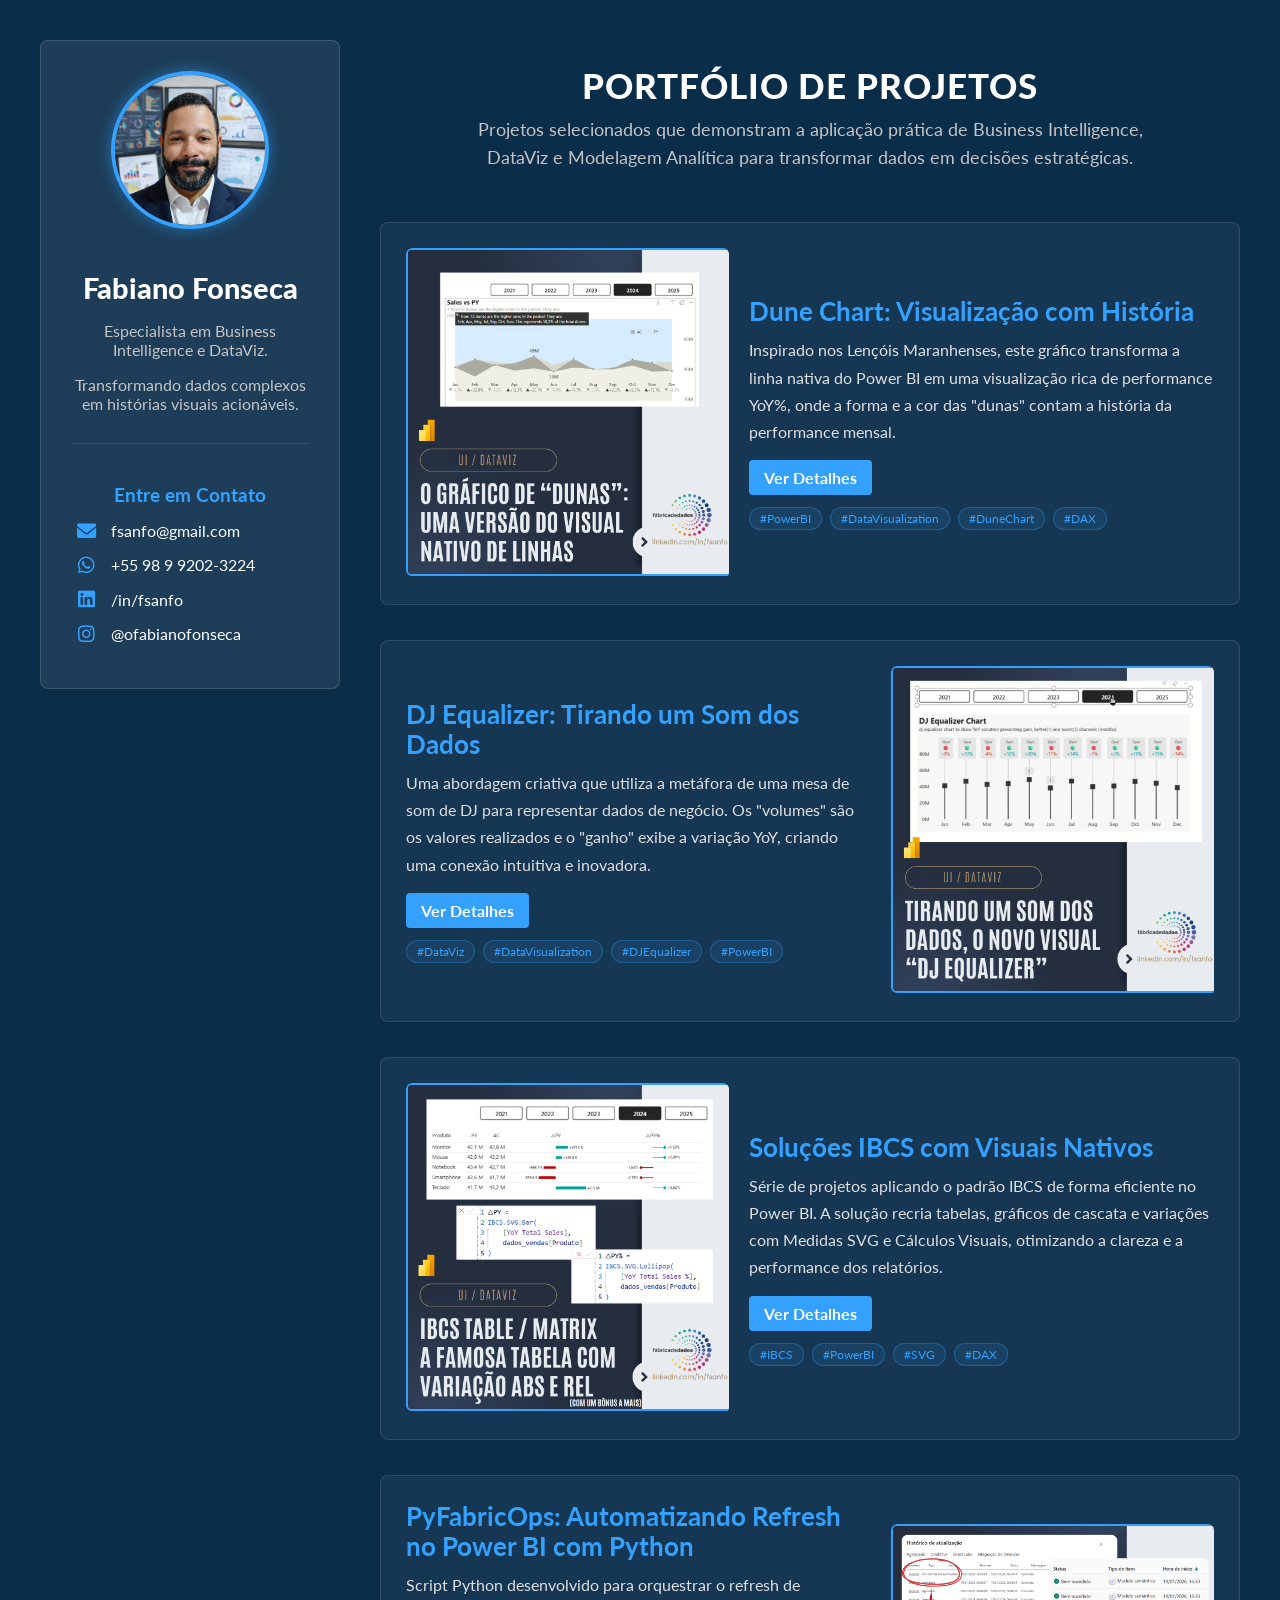
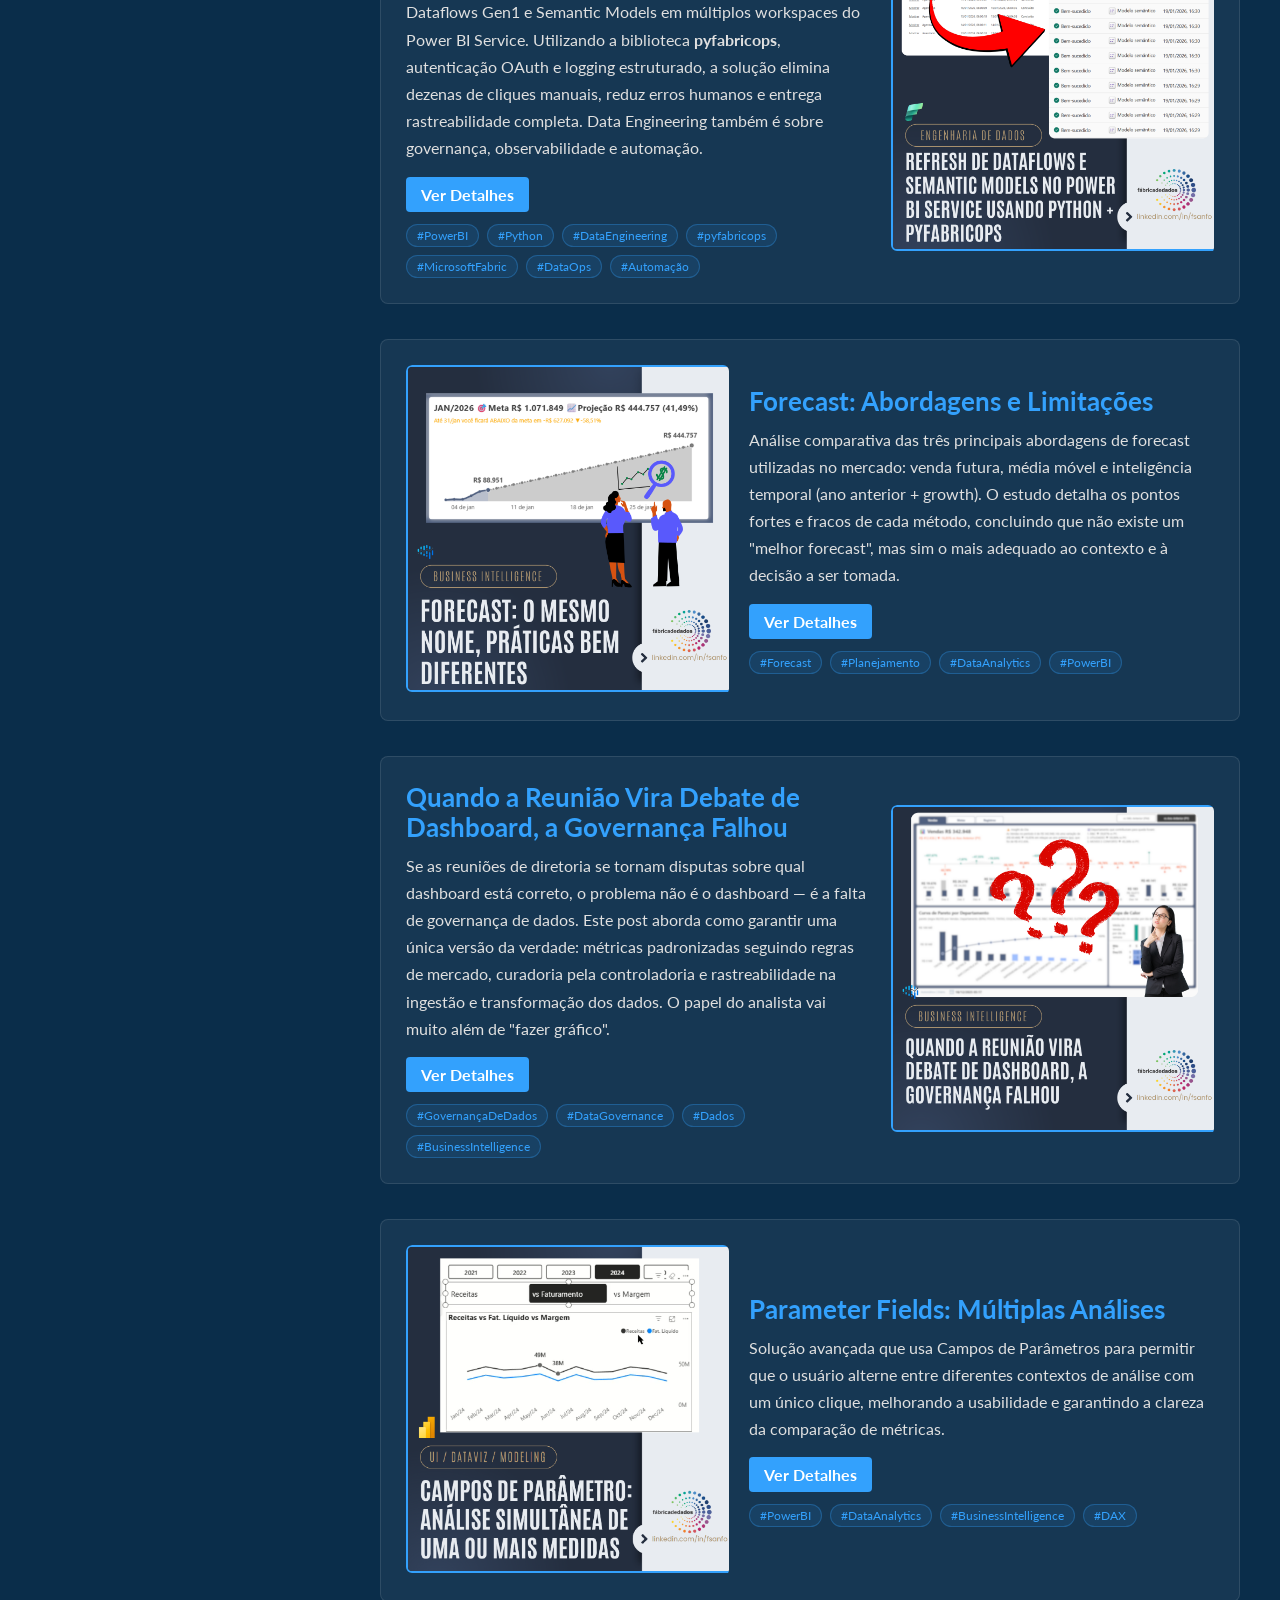
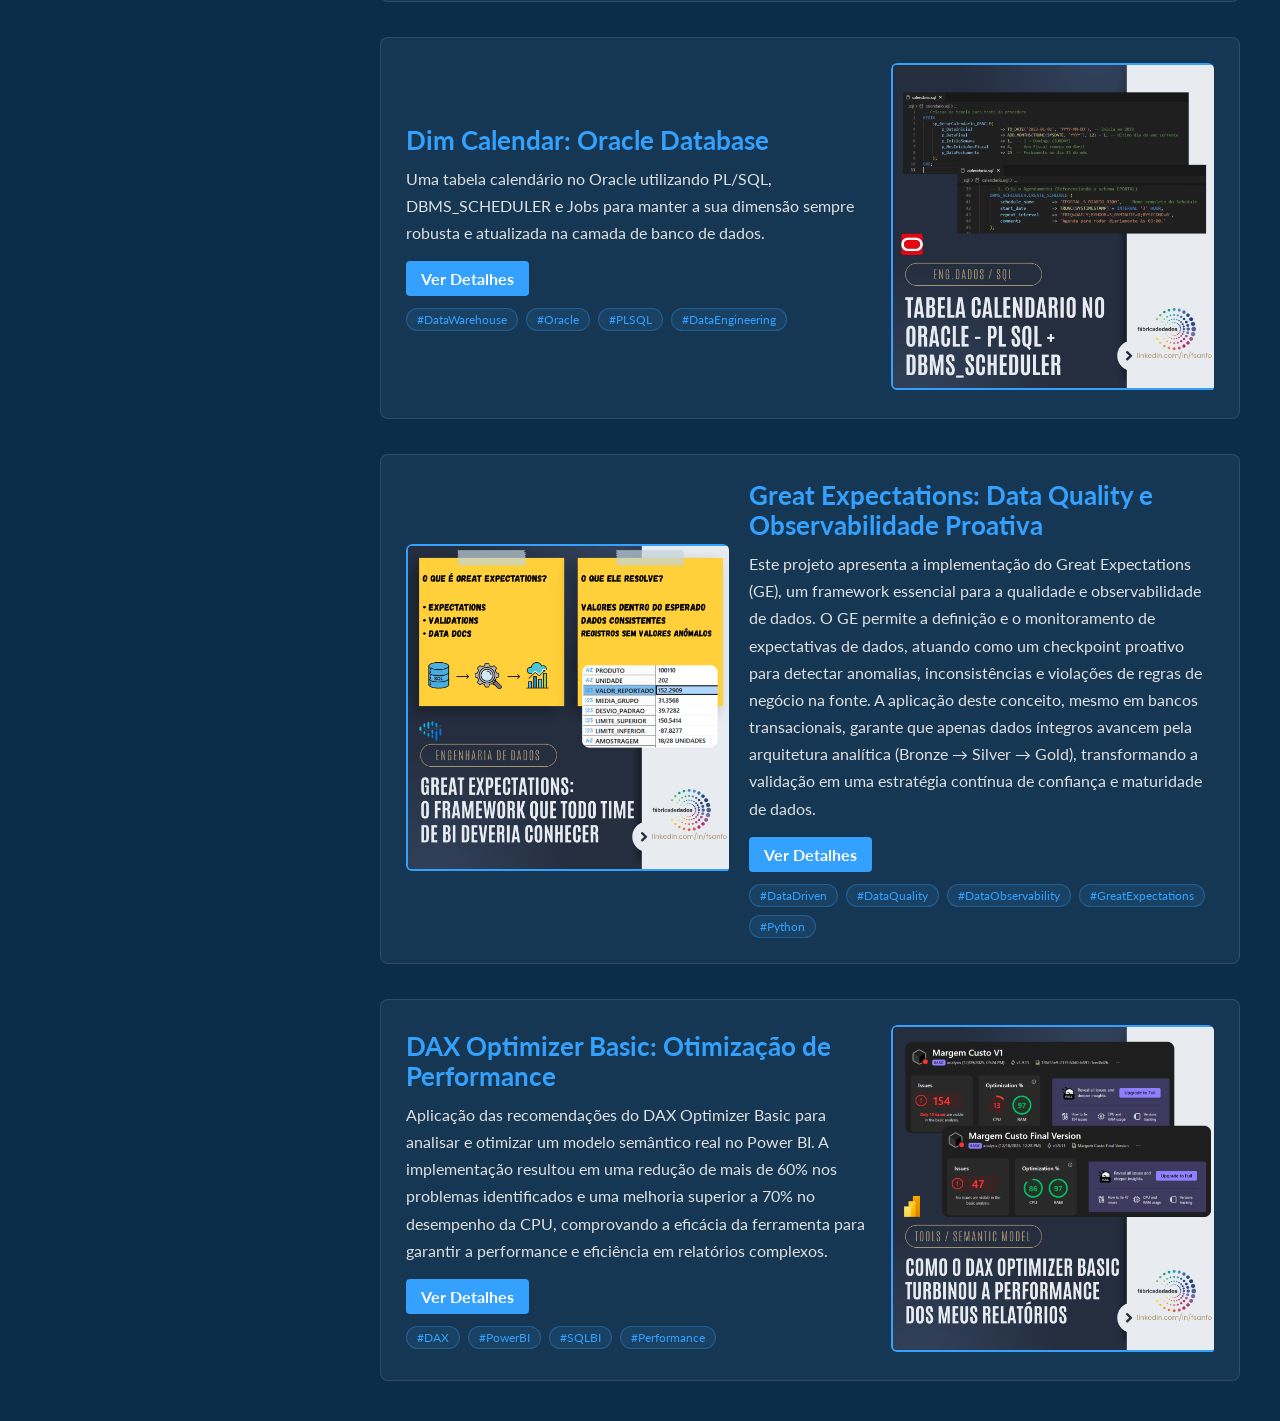
==== index.html @ b6a80c7d "assets(avatar): replace anime avatar with LinkedIn profile picture - Added new avatar image `avatar-" ====
<!DOCTYPE html>
<html lang="pt-BR">
<head>
    <meta charset="UTF-8">
    <meta name="viewport" content="width=device-width, initial-scale=1.0">
    <title>Portfólio de Projetos | Fabiano Fonseca</title>
    <!-- Incluindo Font Awesome para ícones de contato -->
    <link rel="stylesheet" href="https://cdnjs.cloudflare.com/ajax/libs/font-awesome/6.0.0-beta3/css/all.min.css">
    <style>
        /* Estilos baseados na paleta e layout do seu CV */
        @import url('https://fonts.googleapis.com/css2?family=Lato:wght@400;700;900&display=swap' );

        :root {
            --bg-dark: #0a2d4a; /* Cor de fundo principal */
            --primary-blue: #33a1fd; /* Cor de destaque principal */
            --text-light: #ffffff;
            --text-muted: #c5c5c5;
            --card-bg: rgba(255, 255, 255, 0.05);
            --card-bg-hover: rgba(255, 255, 255, 0.1);
        }

        body {
            font-family: 'Lato', -apple-system, BlinkMacSystemFont, "Segoe UI", Roboto, Helvetica, Arial, sans-serif;
            background-color: var(--bg-dark);
            color: var(--text-light);
            margin: 0;
            padding: 40px 20px;
        }
        
        /* Novo Container para layout de duas colunas (sidebar + conteúdo) */
        .page-container {
            max-width: 1200px; /* Aumentando a largura máxima para acomodar a sidebar */
            margin: 0 auto;
            display: grid;
            grid-template-columns: 1fr; /* Padrão mobile: uma coluna */
            gap: 40px;
        }
        
        /* Estilos da Sidebar (Informações Pessoais e Contato) */
        .sidebar {
            background-color: rgba(255, 255, 255, 0.08);
            padding: 30px;
            border-radius: 8px;
            border: 1px solid rgba(255, 255, 255, 0.15);
            height: fit-content;
        }

        .personal-info {
            text-align: center;
            margin-bottom: 30px;
        }

        .avatar {
            width: 150px;
            height: 150px;
            border-radius: 50%;
            object-fit: cover;
            border: 4px solid var(--primary-blue);
            margin-bottom: 15px;
            box-shadow: 0 0 15px rgba(51, 161, 253, 0.5); /* Sombra suave de destaque */
        }

        .personal-info h2 {
            font-size: 1.8rem;
            font-weight: 900;
            color: var(--text-light);
            margin-bottom: 5px;
        }

        .personal-info p {
            font-size: 1rem;
            color: var(--text-muted);
        }

        /* Estilos da Seção de Contato */
        .contact-info {
            padding-top: 20px;
            border-top: 1px solid rgba(255, 255, 255, 0.1);
        }

        .contact-info h3 {
            font-size: 1.2rem;
            font-weight: 700;
            color: var(--primary-blue);
            margin-bottom: 15px;
            text-align: center;
        }

        .contact-list {
            list-style: none;
            padding: 0;
            margin: 0;
        }

        .contact-item {
            margin-bottom: 15px;
        }

        .contact-item a {
            display: flex;
            align-items: center;
            color: var(--text-light);
            text-decoration: none;
            transition: color 0.3s ease;
        }

        .contact-item a:hover {
            color: var(--primary-blue);
        }

        .contact-item i {
            font-size: 1.2rem;
            width: 30px;
            text-align: center;
            margin-right: 10px;
            color: var(--primary-blue);
        }
        
        /* Estilos do Conteúdo Principal (Projetos) */
        .main-content {
            padding-top: 0;
        }

        .header {
            text-align: center;
            margin-bottom: 50px;
            padding: 0 20px;
        }
        .header h1 {
            font-size: 2.2rem;
            font-weight: 900;
            text-transform: uppercase;
            letter-spacing: 1px;
            margin-bottom: 10px;
            color: var(--text-light);
        }
        .header p {
            font-size: 1.1rem;
            color: var(--text-muted);
            max-width: 700px;
            margin: 0 auto;
            line-height: 1.6;
        }
        .portfolio-grid {
            display: grid;
            grid-template-columns: 1fr;
            gap: 35px;
        }
        .project {
            display: flex;
            flex-direction: column;
            gap: 20px;
            background-color: var(--card-bg);
            border-radius: 8px;
            padding: 25px;
            border: 1px solid rgba(255, 255, 255, 0.1);
            transition: transform 0.3s ease, background-color 0.3s ease;
        }
        .project:hover {
            background-color: var(--card-bg-hover);
            transform: translateY(-5px); /* Efeito de elevação sutil */
        }
        .project-image {
            text-align: center;
            overflow: hidden;
            border-radius: 6px;
        }
        .project-image img {
            max-width: 100%;
            height: auto;
            border-radius: 6px;
            border: 2px solid var(--primary-blue);
            transition: transform 0.4s ease;
        }
        .project:hover .project-image img {
            transform: scale(1.05); /* Zoom na imagem ao passar o mouse */
        }

        .project-content h2 {
            font-size: 1.6rem;
            font-weight: 700;
            color: var(--primary-blue);
            margin: 0 0 10px 0;
        }
        .project-content p {
            font-size: 1rem;
            line-height: 1.7;
            color: #e0e0e0;
            margin: 0;
        }
        .project-link {
            display: inline-block;
            margin-top: 15px;
            font-weight: bold;
            color: var(--text-light);
            text-decoration: none;
            background-color: var(--primary-blue);
            padding: 8px 15px;
            border-radius: 4px;
            transition: background-color 0.3s ease, box-shadow 0.3s ease;
        }
        .project-link:hover {
            background-color: #1e88e5;
            box-shadow: 0 4px 10px rgba(51, 161, 253, 0.4);
        }

        .project-tags {
            display: flex;
            flex-wrap: wrap;
            gap: 8px;
            margin-top: 12px;
        }

        .project-tag {
            font-size: 0.78rem;
            color: var(--primary-blue);
            background-color: rgba(51, 161, 253, 0.1);
            border: 1px solid rgba(51, 161, 253, 0.3);
            border-radius: 20px;
            padding: 3px 10px;
            transition: background-color 0.3s ease, color 0.3s ease;
        }

        .project-tag:hover {
            background-color: rgba(51, 161, 253, 0.25);
            color: #fff;
        }

        /* CENTRALIZAÇÃO DO CONTATO PARA TELAS PEQUENAS (Mobile) */
        @media (max-width: 767px) {
            .contact-list {
                /* Centraliza a lista inteira */
                display: flex;
                flex-direction: column;
                align-items: center; 
            }
            .contact-item a {
                /* Centraliza o conteúdo (ícone + texto) dentro de cada item */
                justify-content: center;
            }
            /* Garante que os títulos de seção também estejam centralizados */
            .sidebar h3 {
                text-align: center;
            }
        }

        /* Layout para telas intermediárias */
        @media (min-width: 768px) and (max-width: 1023px) {
            .project {
                flex-direction: row;
                align-items: center;
            }
            .project:nth-child(even) {
                flex-direction: row-reverse;
            }
            .project-image {
                flex: 0 0 40%;
            }
            .project-content {
                flex: 1;
            }
        }
        
        /* Layout para telas maiores: Sidebar e Conteúdo Principal em duas colunas */
        @media (min-width: 1024px) {
            .page-container {
                grid-template-columns: 300px 1fr; /* Sidebar de 300px e Conteúdo Principal */
            }
            .main-content {
                padding-top: 0;
            }
            
            /* Ajuste do layout dos projetos para melhor visualização na coluna principal */
            .project {
                flex-direction: row;
                align-items: center;
            }
            .project:nth-child(even) {
                flex-direction: row-reverse;
            }
            .project-image {
                flex: 0 0 40%;
            }
            .project-content {
                flex: 1;
            }
            
            /* Restaura o alinhamento esquerdo do contato na sidebar (para desktop) */
            .contact-list {
                align-items: flex-start; 
            }
            .contact-item a {
                justify-content: flex-start;
            }
        }
    </style>
</head>
<body>

    <div class="page-container">
        
        <!-- Sidebar (Dados Pessoais e Contato) -->
        <aside class="sidebar">
            <div class="personal-info">
                <!-- Avatar Adicionado -->
                <img src="assets/avatar-linkedin-2.png" alt="Avatar de Fabiano Fonseca" class="avatar">
                
                <!-- Dados Pessoais de Identificação -->
                <h2>Fabiano Fonseca</h2>
                <p>Especialista em Business Intelligence e DataViz.</p>
                <p>Transformando dados complexos em histórias visuais acionáveis.</p>
            </div>

            <!-- Seção de Contato -->
            <div class="contact-info">
                <h3>Entre em Contato</h3>
                <ul class="contact-list">
                    <li class="contact-item">
                        <a href="mailto:fsanfo@gmail.com" title="Enviar Email">
                            <i class="fas fa-envelope"></i>
                            fsanfo@gmail.com
                        </a>
                    </li>
                    <li class="contact-item">
                        <a href="https://wa.me/5598992023224" target="_blank" title="Enviar WhatsApp">
                            <i class="fab fa-whatsapp"></i>
                            +55 98 9 9202-3224
                        </a>
                    </li>
                    <li class="contact-item">
                        <a href="https://www.linkedin.com/in/fsanfo" target="_blank" title="Ver LinkedIn">
                            <i class="fab fa-linkedin"></i>
                            /in/fsanfo
                        </a>
                    </li>
                    <li class="contact-item">
                        <a href="https://www.instagram.com/ofabianofonseca" target="_blank" title="Ver Instagram">
                            <i class="fab fa-instagram"></i>
                            @ofabianofonseca
                        </a>
                    </li>
                </ul>
            </div>
        </aside>

        <!-- Conteúdo Principal (Portfólio de Projetos) -->
        <main class="main-content">
            <header class="header">
                <h1>Portfólio de Projetos</h1>
                <p>Projetos selecionados que demonstram a aplicação prática de Business Intelligence, DataViz e Modelagem Analítica para transformar dados em decisões estratégicas.</p>
            </header>

            <div class="portfolio-grid">
                <!-- Projeto Dune Chart -->
                <div class="project">
                    <div class="project-image">
                        <!-- Lembre-se de manter o arquivo 'dune-chart.png' na pasta do seu projeto -->
                        <img src="assets/dune-chart.png" alt="Dune Chart">
                    </div>
                    <div class="project-content">
                        <h2>Dune Chart: Visualização com História</h2>
                        <p>Inspirado nos Lençóis Maranhenses, este gráfico transforma a linha nativa do Power BI em uma visualização rica de performance YoY%, onde a forma e a cor das "dunas" contam a história da performance mensal.</p>
                        <a href="https://www.linkedin.com/posts/fsanfo_powerbi-datavisualization-dunechart-activity-7391454317611921408-2qQQ" target="_blank" class="project-link">Ver Detalhes</a>
                        <div class="project-tags">
                            <span class="project-tag">#PowerBI</span>
                            <span class="project-tag">#DataVisualization</span>
                            <span class="project-tag">#DuneChart</span>
                            <span class="project-tag">#DAX</span>
                        </div>
                    </div>
                </div>

                <!-- Projeto DJ Equalizer -->
                <div class="project">
                    <div class="project-image">
                        <!-- Lembre-se de manter o arquivo 'dj-equalizer.png' na pasta do seu projeto -->
                        <img src="assets/dj-equalizer.png" alt="DJ Equalizer">
                    </div>
                    <div class="project-content">
                        <h2>DJ Equalizer: Tirando um Som dos Dados</h2>
                        <p>Uma abordagem criativa que utiliza a metáfora de uma mesa de som de DJ para representar dados de negócio. Os "volumes" são os valores realizados e o "ganho" exibe a variação YoY, criando uma conexão intuitiva e inovadora.</p>
                        <a href="https://www.linkedin.com/posts/fsanfo_dataviz-datavisualization-djequalizer-activity-7394026491916984320-A_Lv" target="_blank" class="project-link">Ver Detalhes</a>
                        <div class="project-tags">
                            <span class="project-tag">#DataViz</span>
                            <span class="project-tag">#DataVisualization</span>
                            <span class="project-tag">#DJEqualizer</span>
                            <span class="project-tag">#PowerBI</span>
                        </div>
                    </div>
                </div>

                <!-- Projeto IBCS -->
                <div class="project">
                    <div class="project-image">
                        <!-- Lembre-se de manter o arquivo 'ibcs-1.png' na pasta do seu projeto -->
                        <img src="assets/ibcs-1.png" alt="Soluções IBCS">
                    </div>
                    <div class="project-content">
                        <h2>Soluções IBCS com Visuais Nativos</h2>
                        <p>Série de projetos aplicando o padrão IBCS de forma eficiente no Power BI. A solução recria tabelas, gráficos de cascata e variações com Medidas SVG e Cálculos Visuais, otimizando a clareza e a performance dos relatórios.</p>
                        <a href="https://www.linkedin.com/posts/fsanfo_ibcs-powerbi-svg-activity-7388974193696112640-nryy" target="_blank" class="project-link">Ver Detalhes</a>
                        <div class="project-tags">
                            <span class="project-tag">#IBCS</span>
                            <span class="project-tag">#PowerBI</span>
                            <span class="project-tag">#SVG</span>
                            <span class="project-tag">#DAX</span>
                        </div>
                    </div>
                </div>
                
                <!-- Projeto PyFabricOps -->
                <div class="project">
                    <div class="project-image">
                        <img src="assets/pyfabricops.png" alt="PyFabricOps - Automação Power BI com Python">
                    </div>
                    <div class="project-content">
                        <h2>PyFabricOps: Automatizando Refresh no Power BI com Python</h2>
                        <p>Script Python desenvolvido para orquestrar o refresh de Dataflows Gen1 e Semantic Models em múltiplos workspaces do Power BI Service. Utilizando a biblioteca <strong>pyfabricops</strong>, autenticação OAuth e logging estruturado, a solução elimina dezenas de cliques manuais, reduz erros humanos e entrega rastreabilidade completa. Data Engineering também é sobre governança, observabilidade e automação.</p>
                        <a href="https://www.linkedin.com/posts/fsanfo_powerbi-python-dataengineering-activity-7419339085850378240-5k5r" target="_blank" class="project-link">Ver Detalhes</a>
                        <div class="project-tags">
                            <span class="project-tag">#PowerBI</span>
                            <span class="project-tag">#Python</span>
                            <span class="project-tag">#DataEngineering</span>
                            <span class="project-tag">#pyfabricops</span>
                            <span class="project-tag">#MicrosoftFabric</span>
                            <span class="project-tag">#DataOps</span>
                            <span class="project-tag">#Automação</span>
                        </div>
                    </div>
                </div>

                <!-- Projeto Forecast -->
                <div class="project">
                    <div class="project-image">
                        <img src="assets/forecast.png" alt="Forecast: Abordagens e Limitações">
                    </div>
                    <div class="project-content">
                        <h2>Forecast: Abordagens e Limitações</h2>
                        <p>Análise comparativa das três principais abordagens de forecast utilizadas no mercado: venda futura, média móvel e inteligência temporal (ano anterior + growth). O estudo detalha os pontos fortes e fracos de cada método, concluindo que não existe um "melhor forecast", mas sim o mais adequado ao contexto e à decisão a ser tomada.</p>
                        <a href="https://www.linkedin.com/posts/fsanfo_forecast-planejamento-dataanalytics-activity-7415002495728656384-9ASa" target="_blank" class="project-link">Ver Detalhes</a>
                        <div class="project-tags">
                            <span class="project-tag">#Forecast</span>
                            <span class="project-tag">#Planejamento</span>
                            <span class="project-tag">#DataAnalytics</span>
                            <span class="project-tag">#PowerBI</span>
                        </div>
                    </div>
                </div>

                <!-- Projeto Governança de Dados -->
                <div class="project">
                    <div class="project-image">
                        <img src="assets/governanca.png" alt="Governança de Dados">
                    </div>
                    <div class="project-content">
                        <h2>Quando a Reunião Vira Debate de Dashboard, a Governança Falhou</h2>
                        <p>Se as reuniões de diretoria se tornam disputas sobre qual dashboard está correto, o problema não é o dashboard — é a falta de governança de dados. Este post aborda como garantir uma única versão da verdade: métricas padronizadas seguindo regras de mercado, curadoria pela controladoria e rastreabilidade na ingestão e transformação dos dados. O papel do analista vai muito além de "fazer gráfico".</p>
                        <a href="https://www.linkedin.com/posts/fsanfo_governanaexadedados-datagovernance-dados-activity-7407425498852540416-xTZp" target="_blank" class="project-link">Ver Detalhes</a>
                        <div class="project-tags">
                            <span class="project-tag">#GovernançaDeDados</span>
                            <span class="project-tag">#DataGovernance</span>
                            <span class="project-tag">#Dados</span>
                            <span class="project-tag">#BusinessIntelligence</span>
                        </div>
                    </div>
                </div>

                <!-- Projeto Parameter Field (Adicionado ) -->
                <div class="project">
                    <div class="project-image">
                        <!-- Lembre-se de manter o arquivo 'parameter-field.png' na pasta do seu projeto -->
                        <img src="assets/parameter-field.png" alt="Parameter Fields Avançado">
                    </div>
                    <div class="project-content">
                        <h2>Parameter Fields: Múltiplas Análises</h2>
                        <p>Solução avançada que usa Campos de Parâmetros para permitir que o usuário alterne entre diferentes contextos de análise com um único clique, melhorando a usabilidade e garantindo a clareza da comparação de métricas.</p>
                        <a href="https://www.linkedin.com/posts/fsanfo_powerbi-dataanalytics-businessintelligence-activity-7390005031942639616-Bt_z" target="_blank" class="project-link">Ver Detalhes</a>
                        <div class="project-tags">
                            <span class="project-tag">#PowerBI</span>
                            <span class="project-tag">#DataAnalytics</span>
                            <span class="project-tag">#BusinessIntelligence</span>
                            <span class="project-tag">#DAX</span>
                        </div>
                    </div>
                </div>

                <!-- Projeto Calendar Oracle -->
                <div class="project">
                    <div class="project-image">
                        <!-- Lembre-se de manter o arquivo 'parameter-field.png' na pasta do seu projeto -->
                        <img src="assets/calendar-oracle.png" alt="Oracle Calendar">
                    </div>
                    <div class="project-content">
                        <h2>Dim Calendar: Oracle Database</h2>
                        <p>Uma tabela calendário no Oracle utilizando PL/SQL, DBMS_SCHEDULER e Jobs para manter a sua dimensão sempre robusta e atualizada na camada de banco de dados.</p>
                        <a href="https://www.linkedin.com/posts/fsanfo_datawarehouse-oracle-plsql-activity-7399115576306180097--HBK" target="_blank" class="project-link">Ver Detalhes</a>
                        <div class="project-tags">
                            <span class="project-tag">#DataWarehouse</span>
                            <span class="project-tag">#Oracle</span>
                            <span class="project-tag">#PLSQL</span>
                            <span class="project-tag">#DataEngineering</span>
                        </div>
                    </div>
                </div>

                <!-- Projeto Greater Expectations -->
                <div class="project">
                    <div class="project-image">
                        <!-- Lembre-se de manter o arquivo 'parameter-field.png' na pasta do seu projeto -->
                        <img src="assets/greater-expectations.png" alt="Greater Expectations">
                    </div>
                    <div class="project-content">
                        <h2>Great Expectations: Data Quality e Observabilidade Proativa</h2>
                        <p>Este projeto apresenta a implementação do Great Expectations (GE), um framework essencial para a qualidade e observabilidade de dados. O GE permite a definição e o monitoramento de expectativas de dados, atuando como um checkpoint proativo para detectar anomalias, inconsistências e violações de regras de negócio na fonte. A aplicação deste conceito, mesmo em bancos transacionais, garante que apenas dados íntegros avancem pela arquitetura analítica (Bronze → Silver → Gold), transformando a validação em uma estratégia contínua de confiança e maturidade de dados. </p>
                        <a href="https://www.linkedin.com/posts/fsanfo_datadriven-dataquality-dataobservability-activity-7402704453797289984-y9wj" target="_blank" class="project-link">Ver Detalhes</a>
                        <div class="project-tags">
                            <span class="project-tag">#DataDriven</span>
                            <span class="project-tag">#DataQuality</span>
                            <span class="project-tag">#DataObservability</span>
                            <span class="project-tag">#GreatExpectations</span>
                            <span class="project-tag">#Python</span>
                        </div>
                    </div>
                </div>

                <!-- Projeto Dax Optimizer Basic -->
                <div class="project">
                    <div class="project-image">
                        <!-- Lembre-se de manter o arquivo 'parameter-field.png' na pasta do seu projeto -->
                        <img src="assets/dax-optimizer.png" alt="Dax Optimizer Basic">
                    </div>
                    <div class="project-content">
                        <h2>DAX Optimizer Basic: Otimização de Performance</h2>
                        <p>Aplicação das recomendações do DAX Optimizer Basic para analisar e otimizar um modelo semântico real no Power BI. A implementação resultou em uma redução de mais de 60% nos problemas identificados e uma melhoria superior a 70% no desempenho da CPU, comprovando a eficácia da ferramenta para garantir a performance e eficiência em relatórios complexos. </p>
                        <a href="https://www.linkedin.com/posts/fsanfo_dax-powerbi-sqlbi-activity-7404588289514459137-f7CV" target="_blank" class="project-link">Ver Detalhes</a>
                        <div class="project-tags">
                            <span class="project-tag">#DAX</span>
                            <span class="project-tag">#PowerBI</span>
                            <span class="project-tag">#SQLBI</span>
                            <span class="project-tag">#Performance</span>
                        </div>
                    </div>
                </div>

            </div>
        </main>
    </div>

</body>

</html>
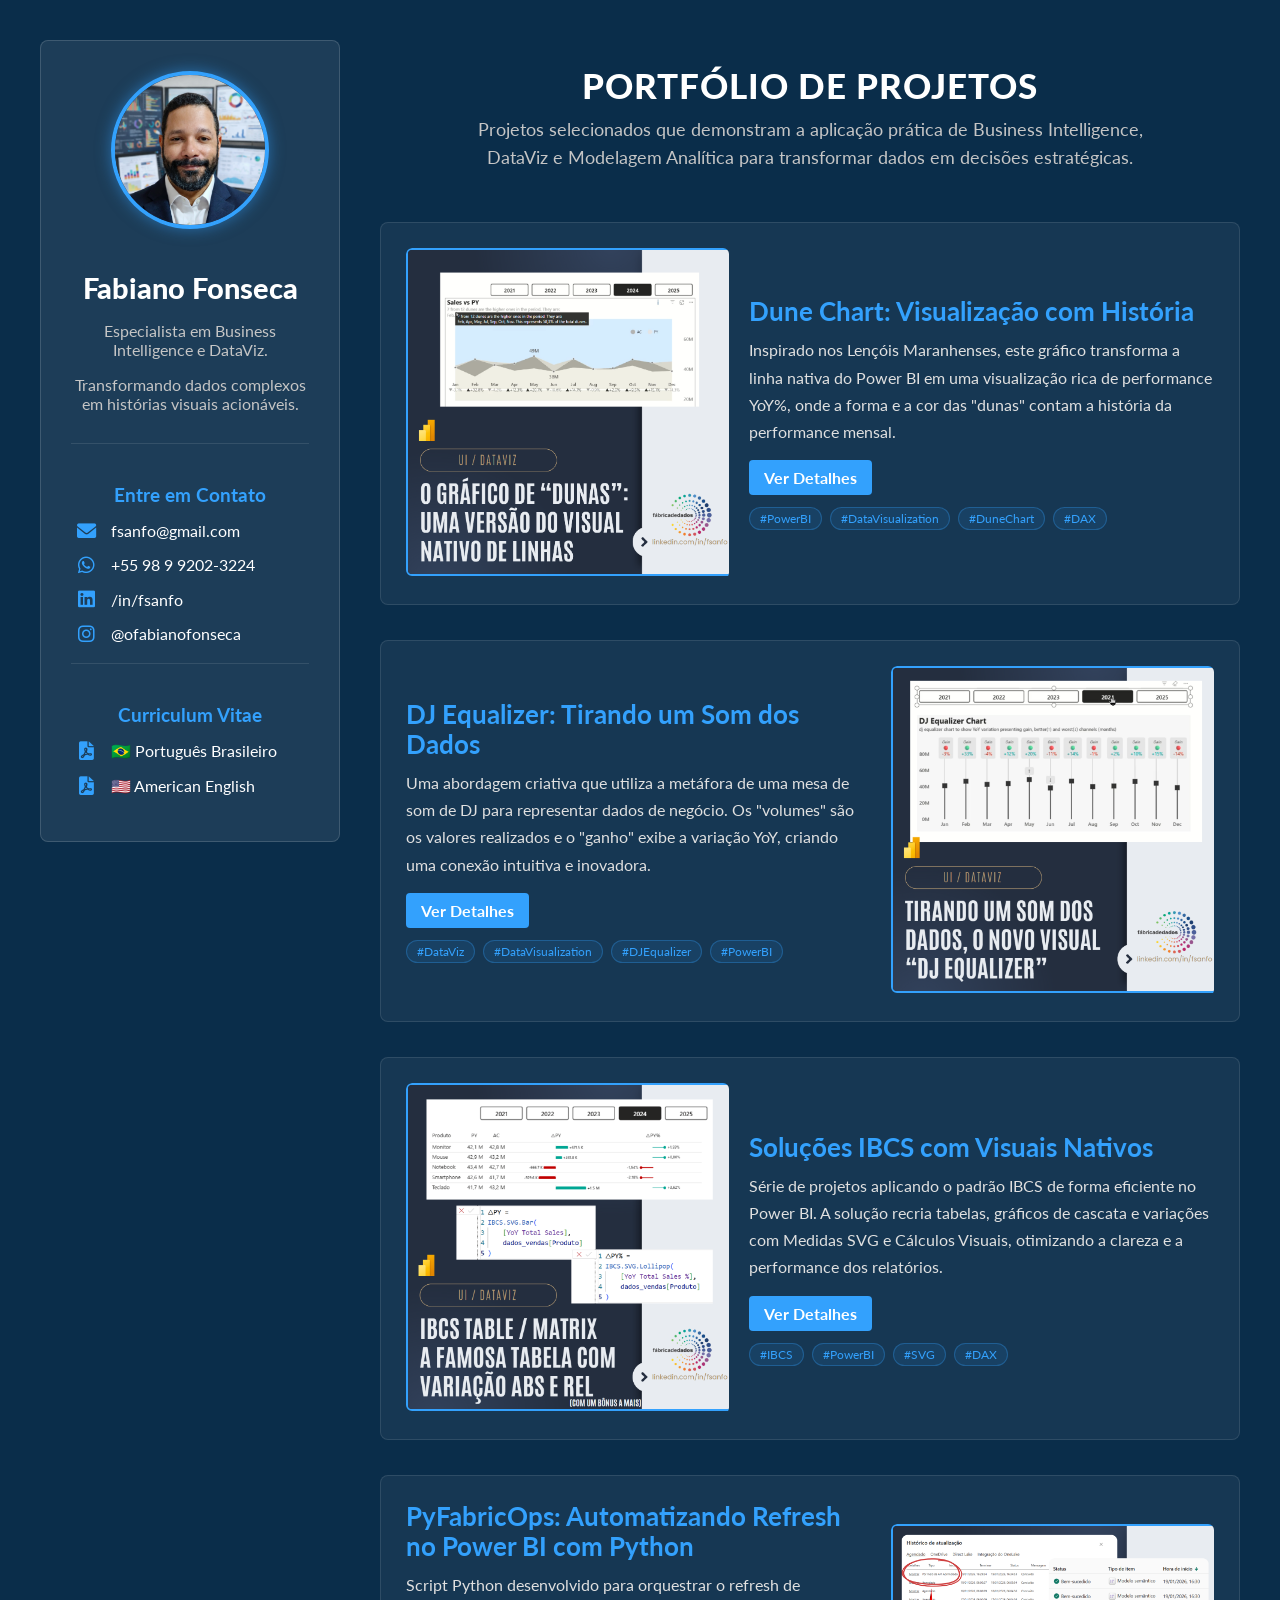
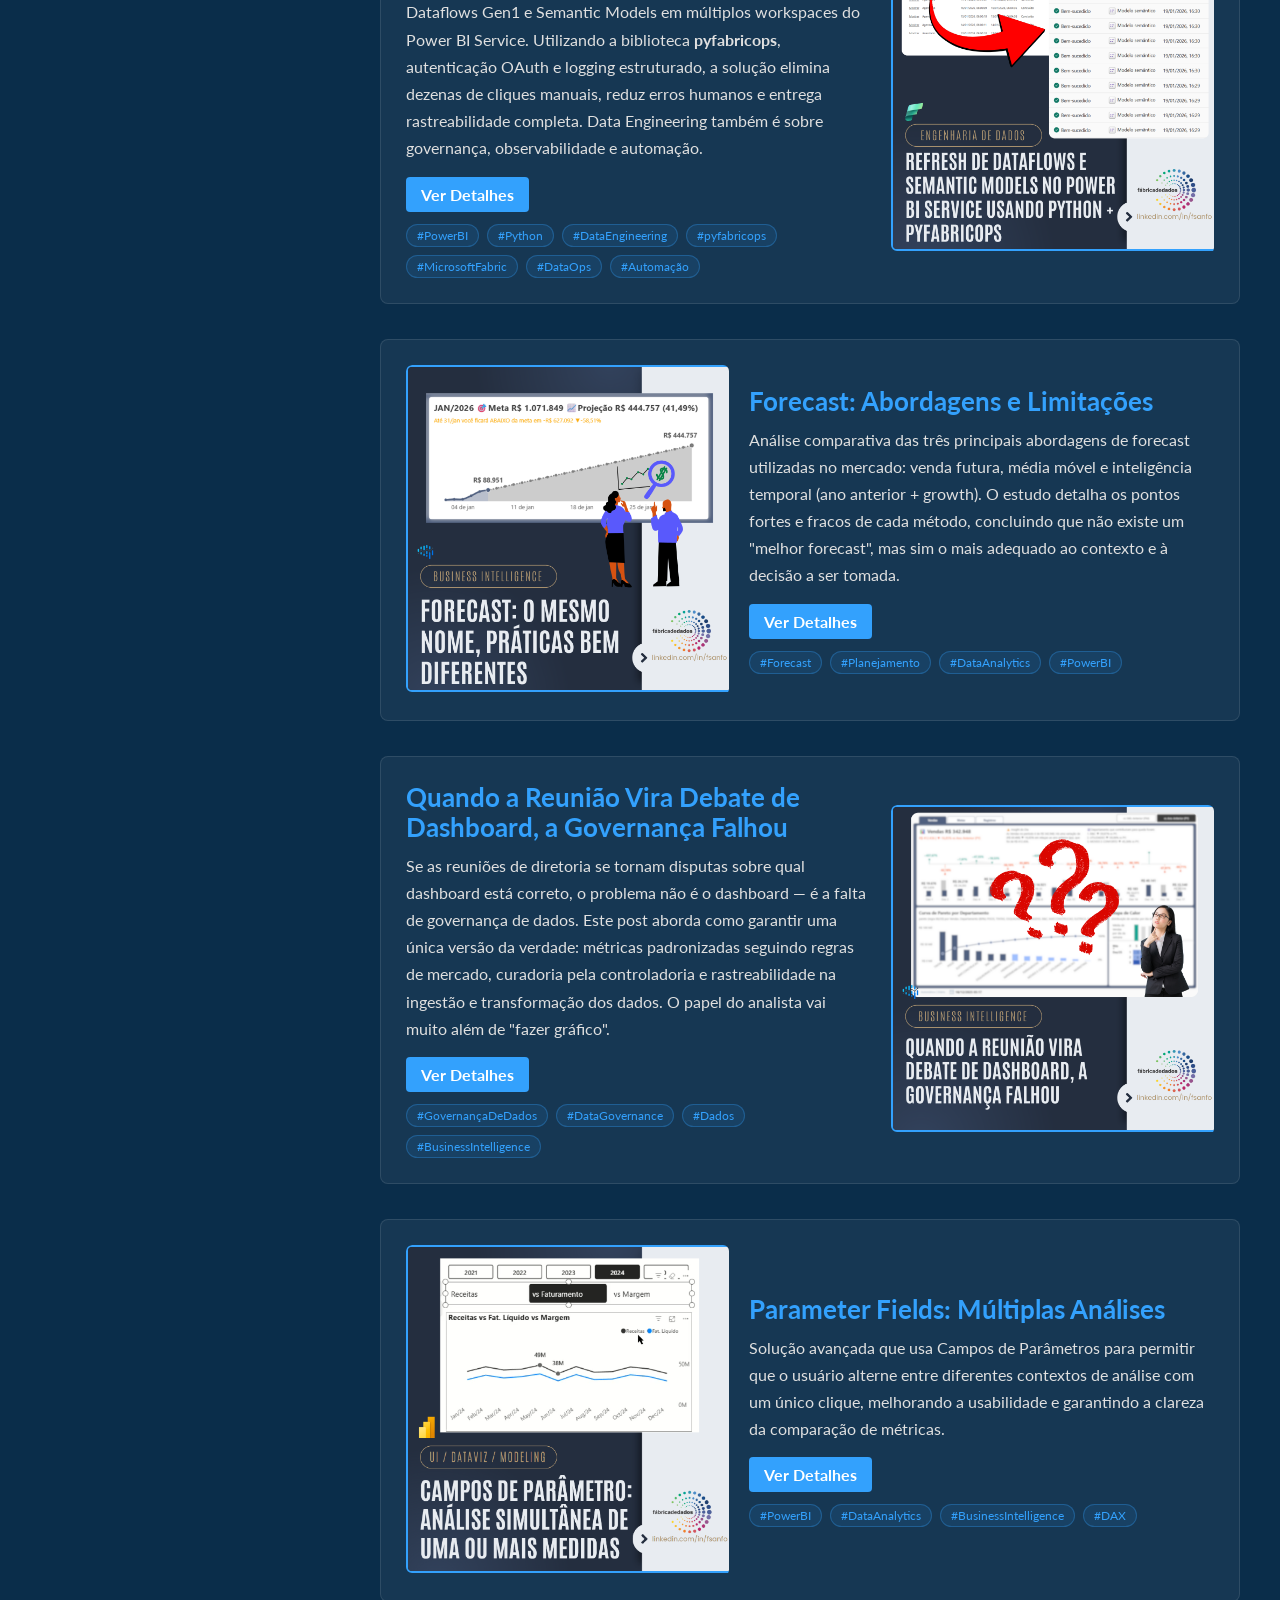
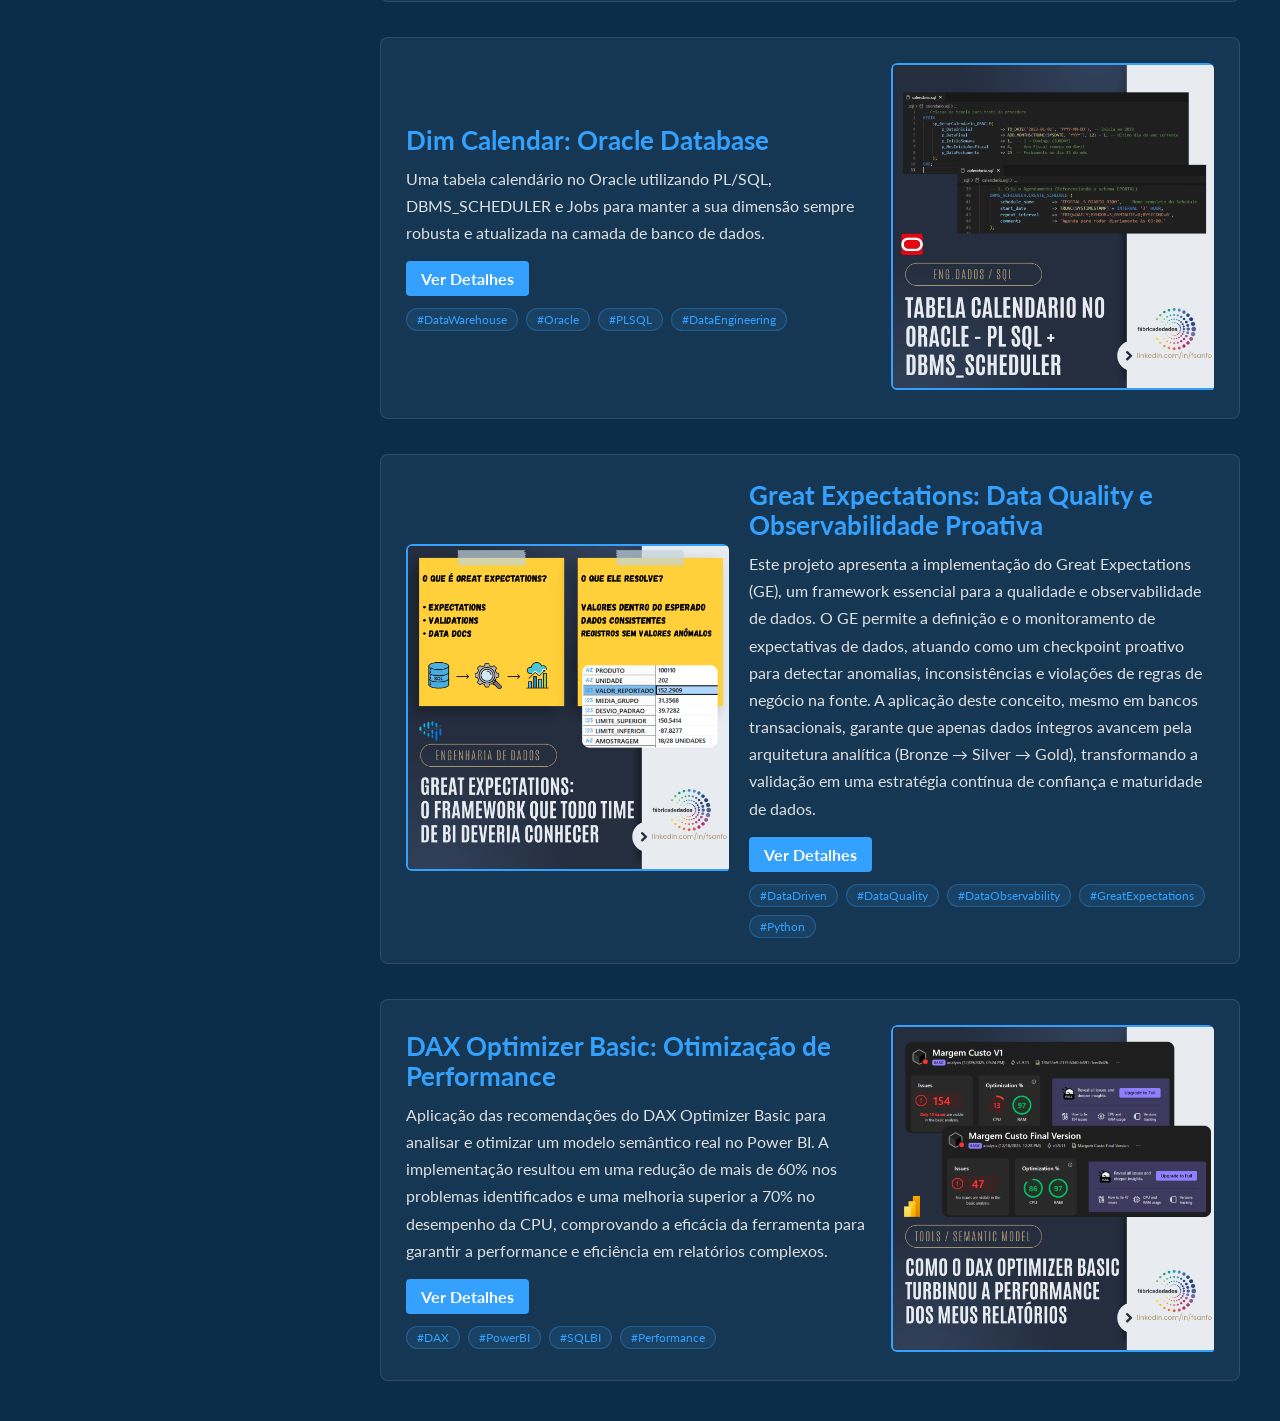
==== commit f4873545: "feat: add CV download section to portfolio sidebar Add a Curriculum Vitae section to the sidebar wit" ====
--- a/index.html
+++ b/index.html
@@ -114,6 +114,21 @@
             text-align: center;
             margin-right: 10px;
             color: var(--primary-blue);
+        }
+
+        /* Estilos da Seção de Curriculum Vitae */
+        .cv-section {
+            padding-top: 20px;
+            margin-top: 20px;
+            border-top: 1px solid rgba(255, 255, 255, 0.1);
+        }
+
+        .cv-section h3 {
+            font-size: 1.2rem;
+            font-weight: 700;
+            color: var(--primary-blue);
+            margin-bottom: 15px;
+            text-align: center;
         }
         
         /* Estilos do Conteúdo Principal (Projetos) */
@@ -341,6 +356,25 @@
                     </li>
                 </ul>
             </div>
+
+            <!-- Seção de Curriculum Vitae -->
+            <div class="cv-section">
+                <h3>Curriculum Vitae</h3>
+                <ul class="contact-list">
+                    <li class="contact-item">
+                        <a href="cv/FabianoFonsecaResume-pt-BR.pdf" target="_blank" title="Baixar CV em Português Brasileiro">
+                            <i class="fas fa-file-pdf"></i>
+                            🇧🇷 Português Brasileiro
+                        </a>
+                    </li>
+                    <li class="contact-item">
+                        <a href="cv/FabianoFonsecaResume-en-US.pdf" target="_blank" title="Download CV in American English">
+                            <i class="fas fa-file-pdf"></i>
+                            🇺🇸 American English
+                        </a>
+                    </li>
+                </ul>
+            </div>
         </aside>
 
         <!-- Conteúdo Principal (Portfólio de Projetos) -->
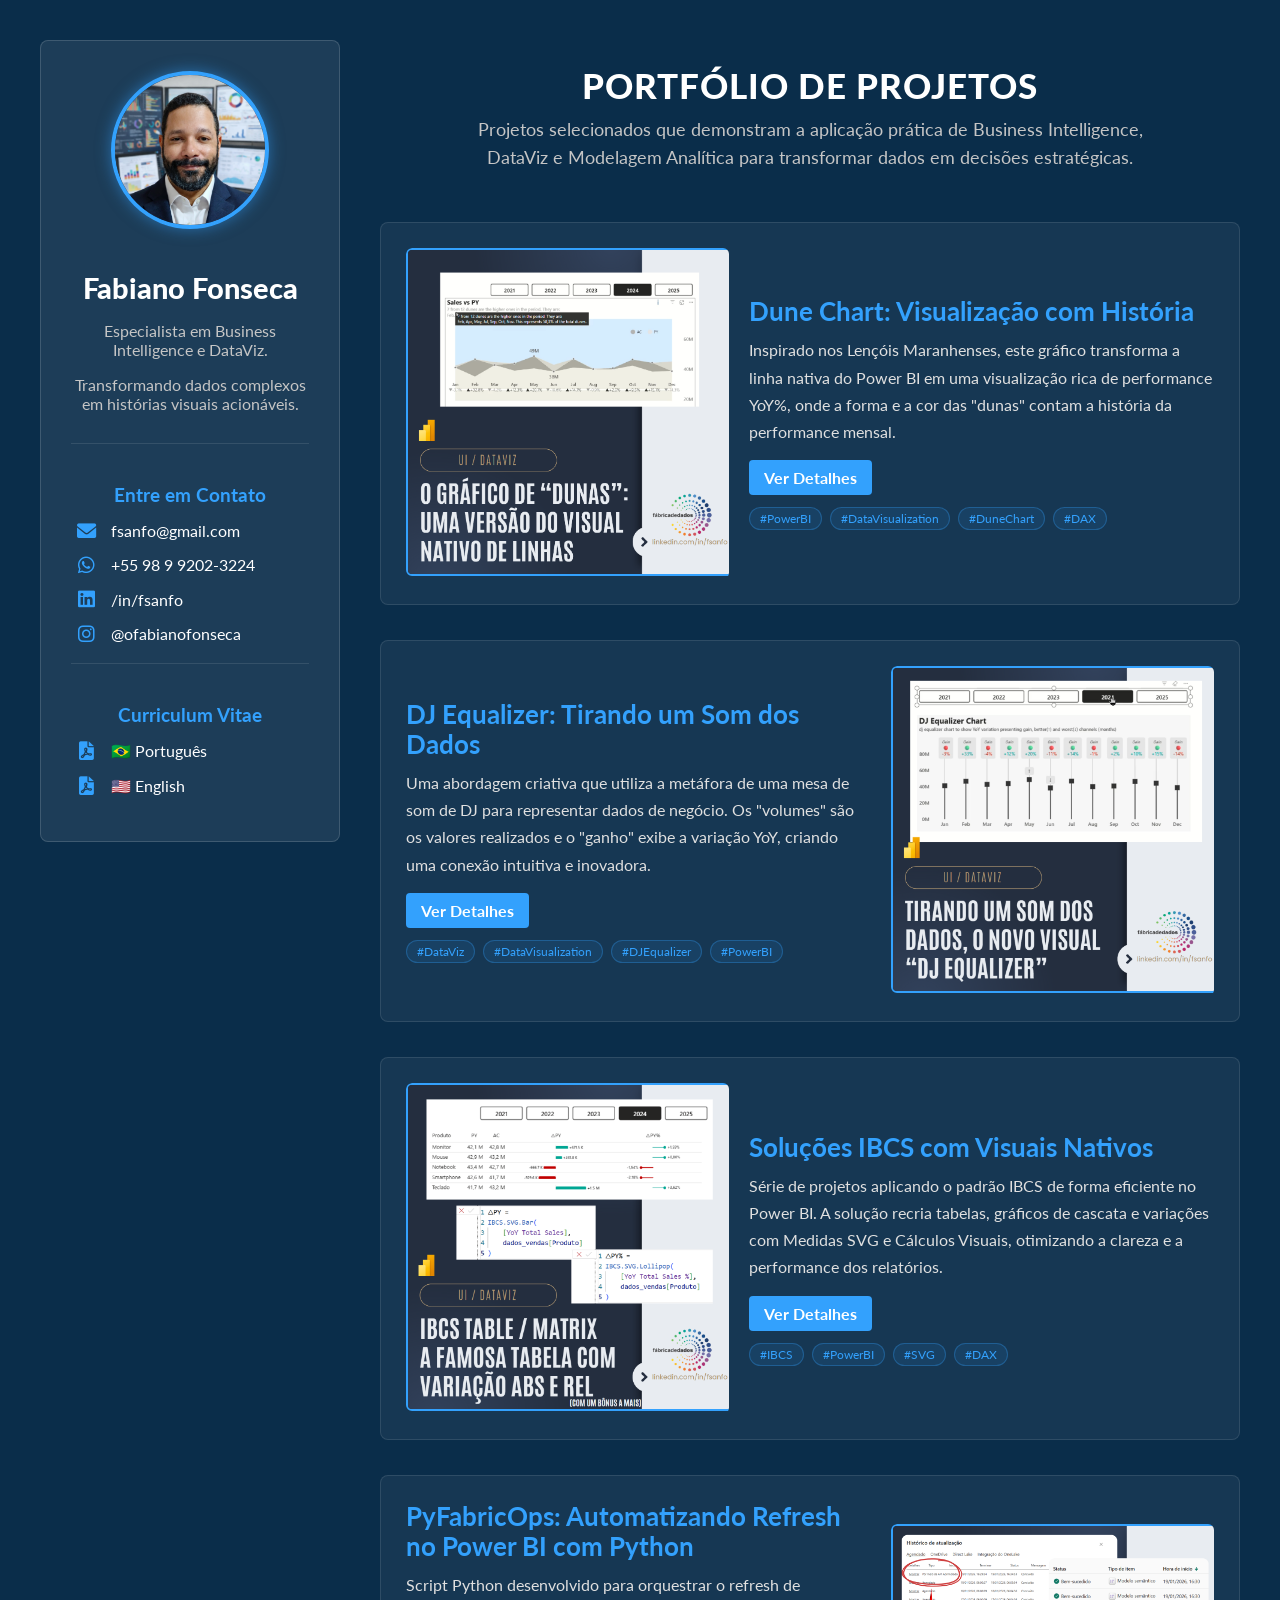
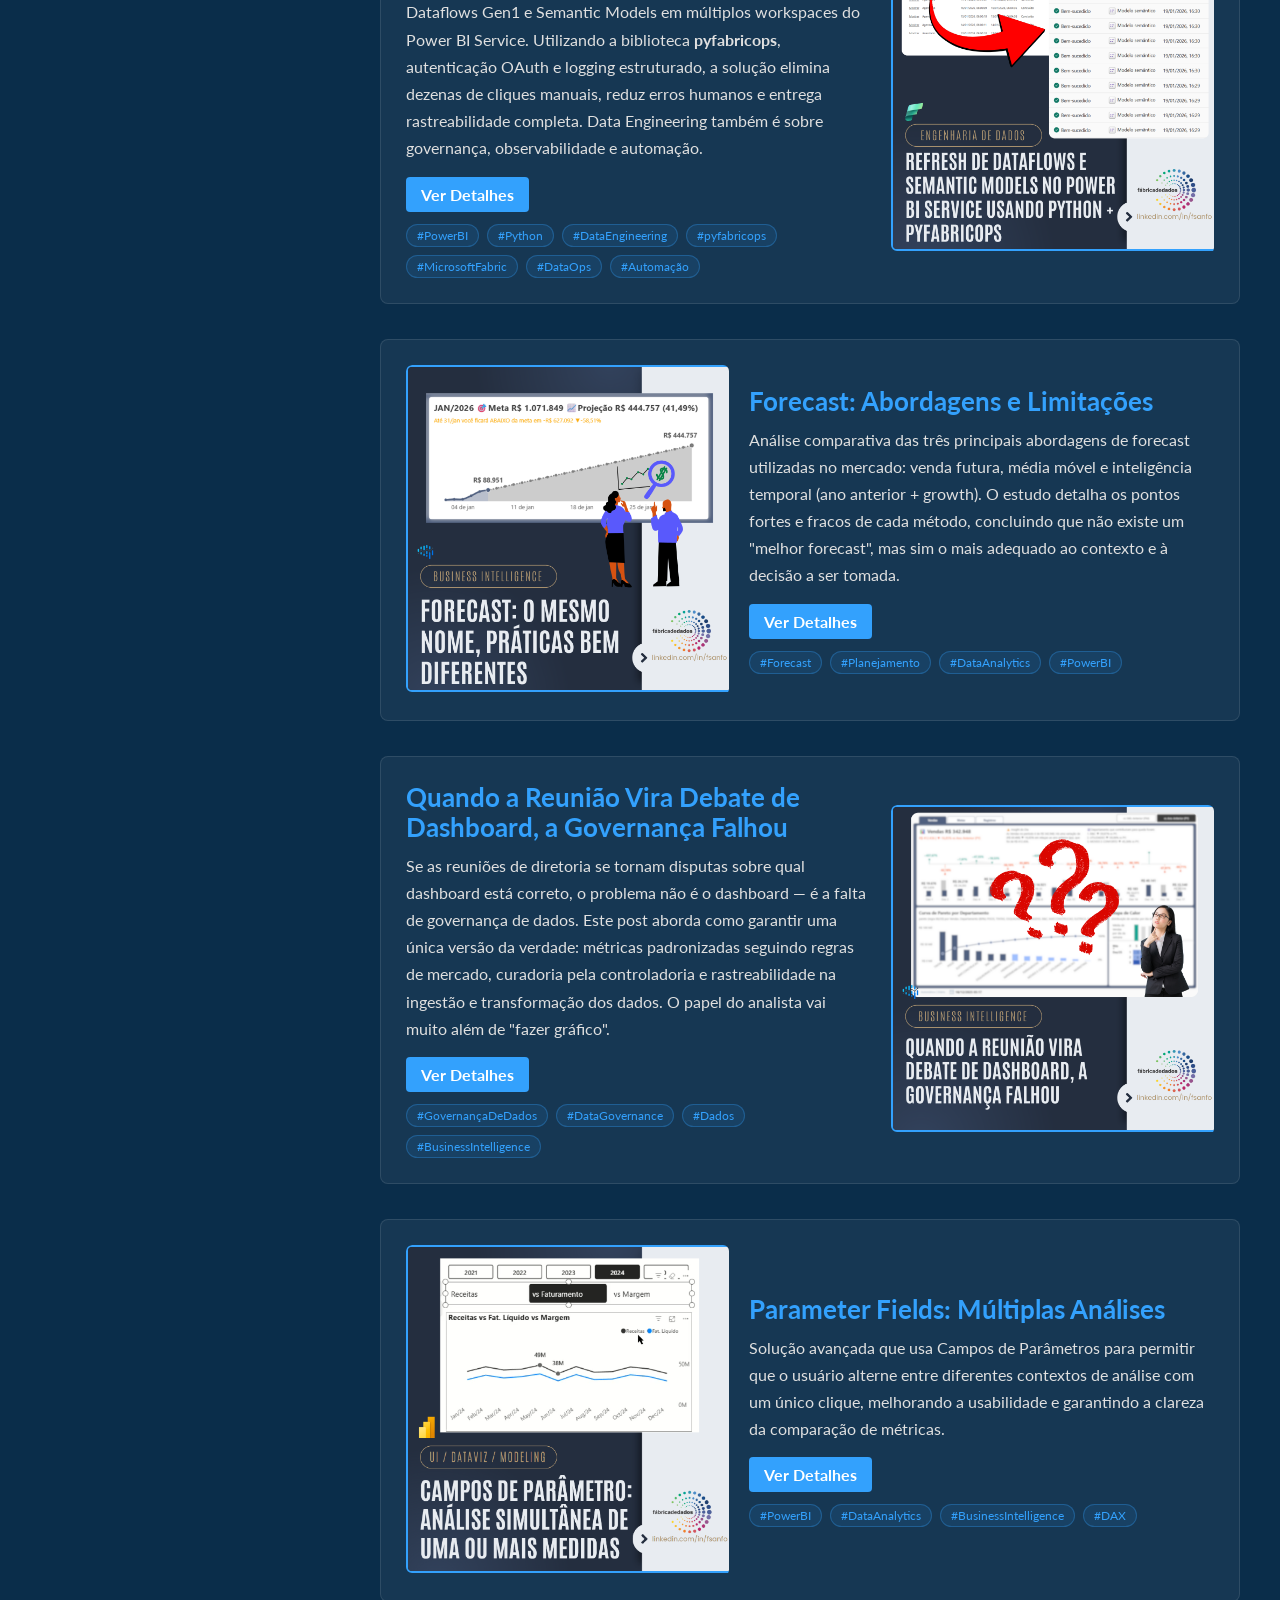
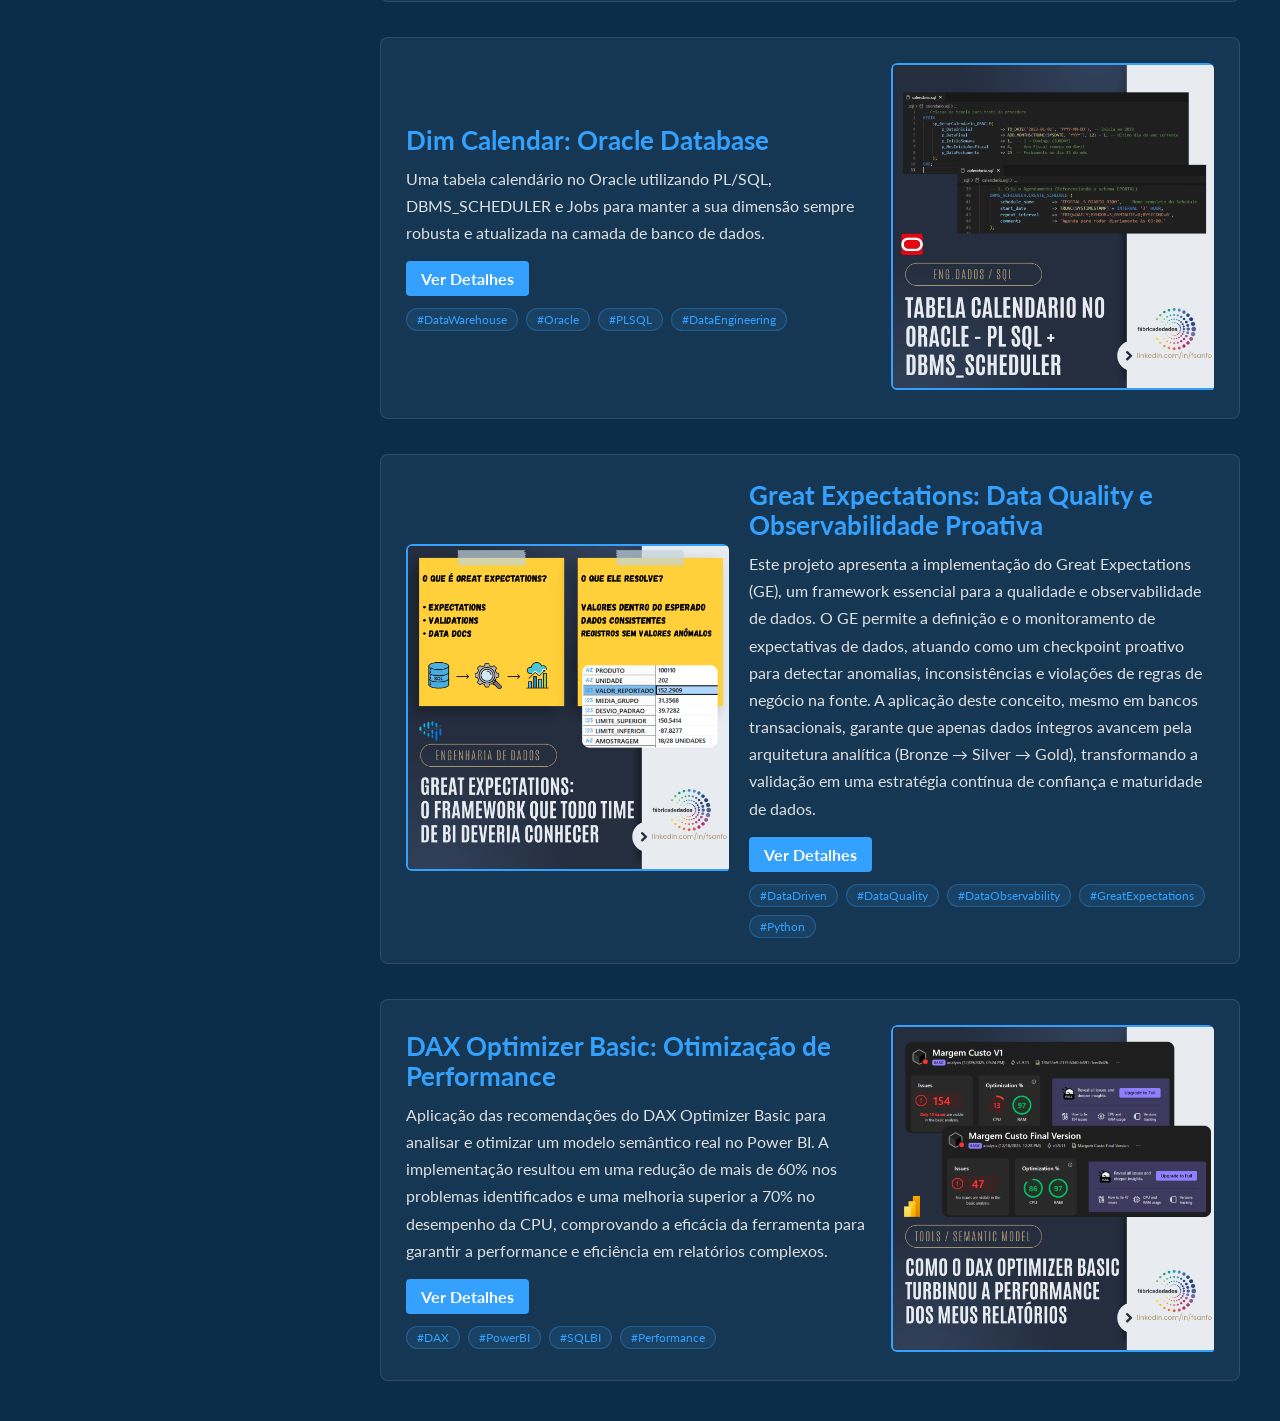
==== commit 64631377: "docs: add CV section to README and shorten language labels in sidebar - Add `cv/` directory structur" ====
--- a/index.html
+++ b/index.html
@@ -364,13 +364,13 @@
                     <li class="contact-item">
                         <a href="cv/FabianoFonsecaResume-pt-BR.pdf" target="_blank" title="Baixar CV em Português Brasileiro">
                             <i class="fas fa-file-pdf"></i>
-                            🇧🇷 Português Brasileiro
+                            🇧🇷 Português
                         </a>
                     </li>
                     <li class="contact-item">
                         <a href="cv/FabianoFonsecaResume-en-US.pdf" target="_blank" title="Download CV in American English">
                             <i class="fas fa-file-pdf"></i>
-                            🇺🇸 American English
+                            🇺🇸 English
                         </a>
                     </li>
                 </ul>
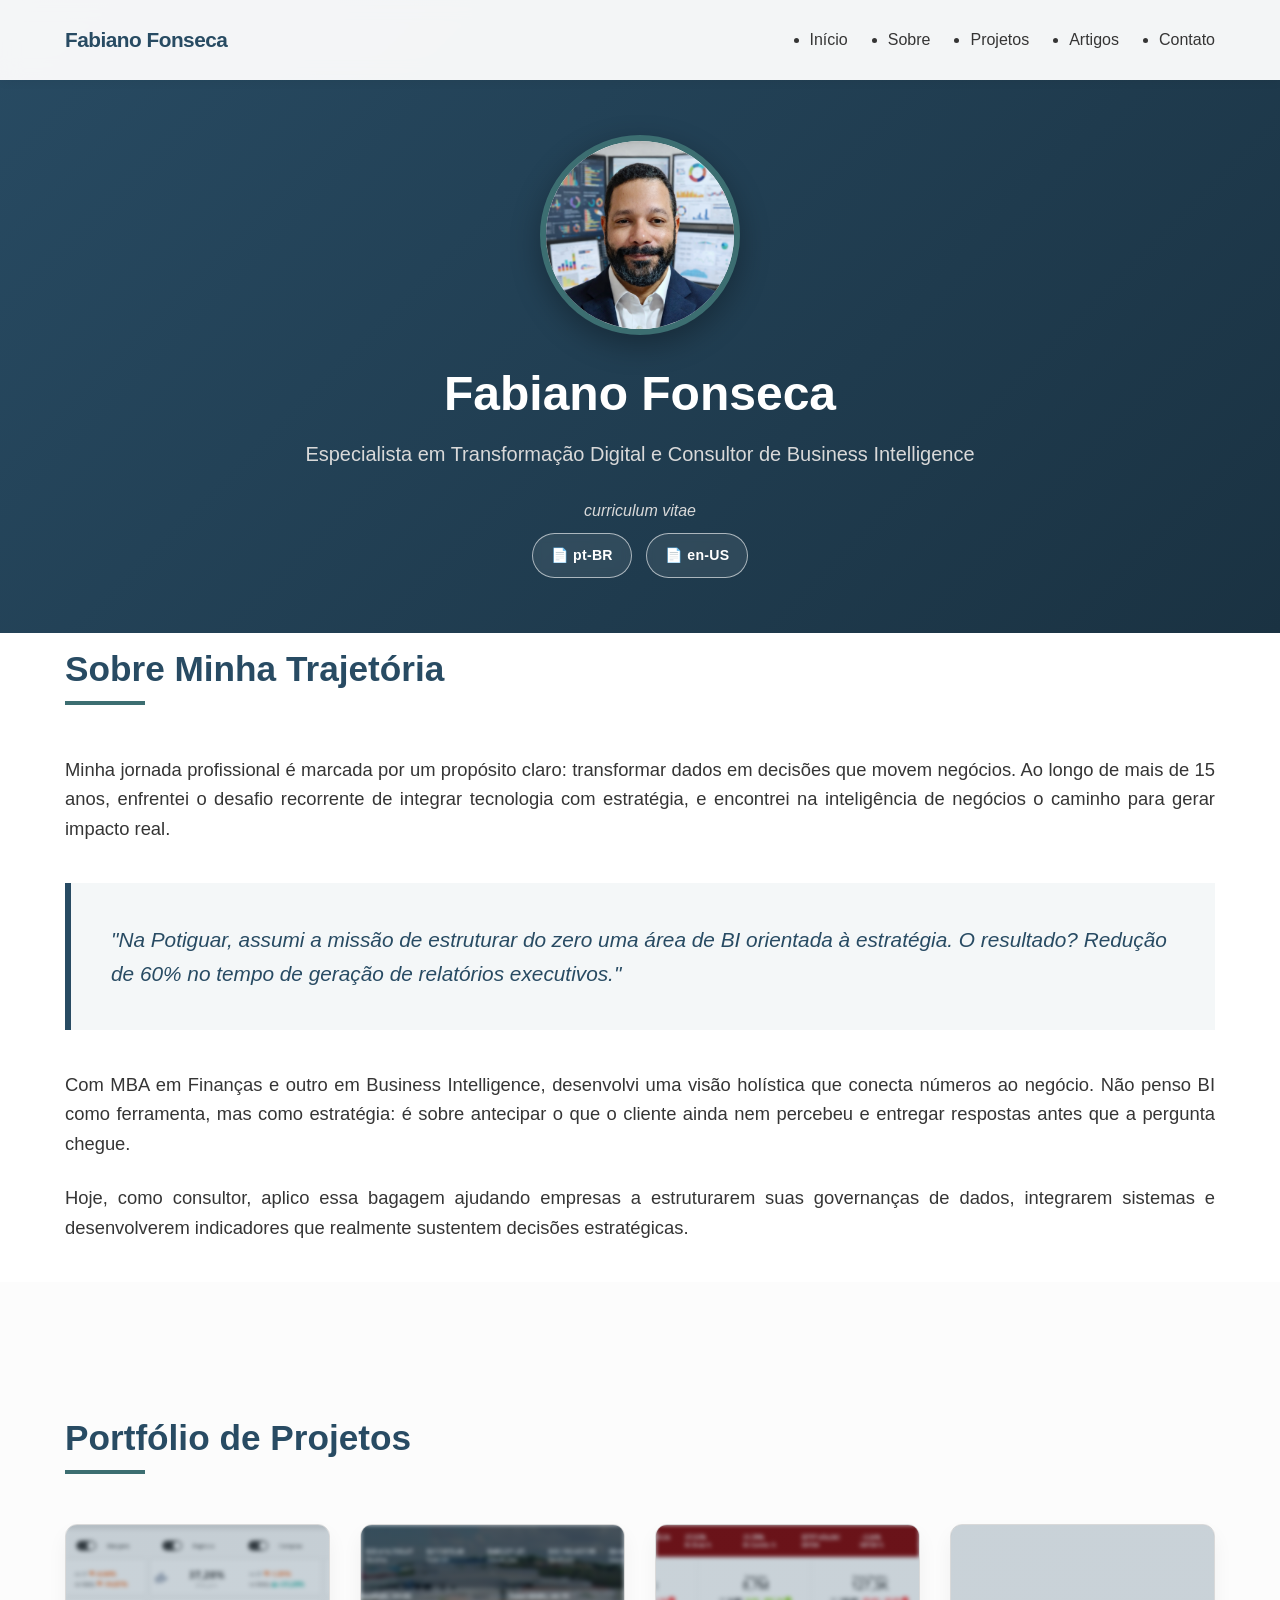
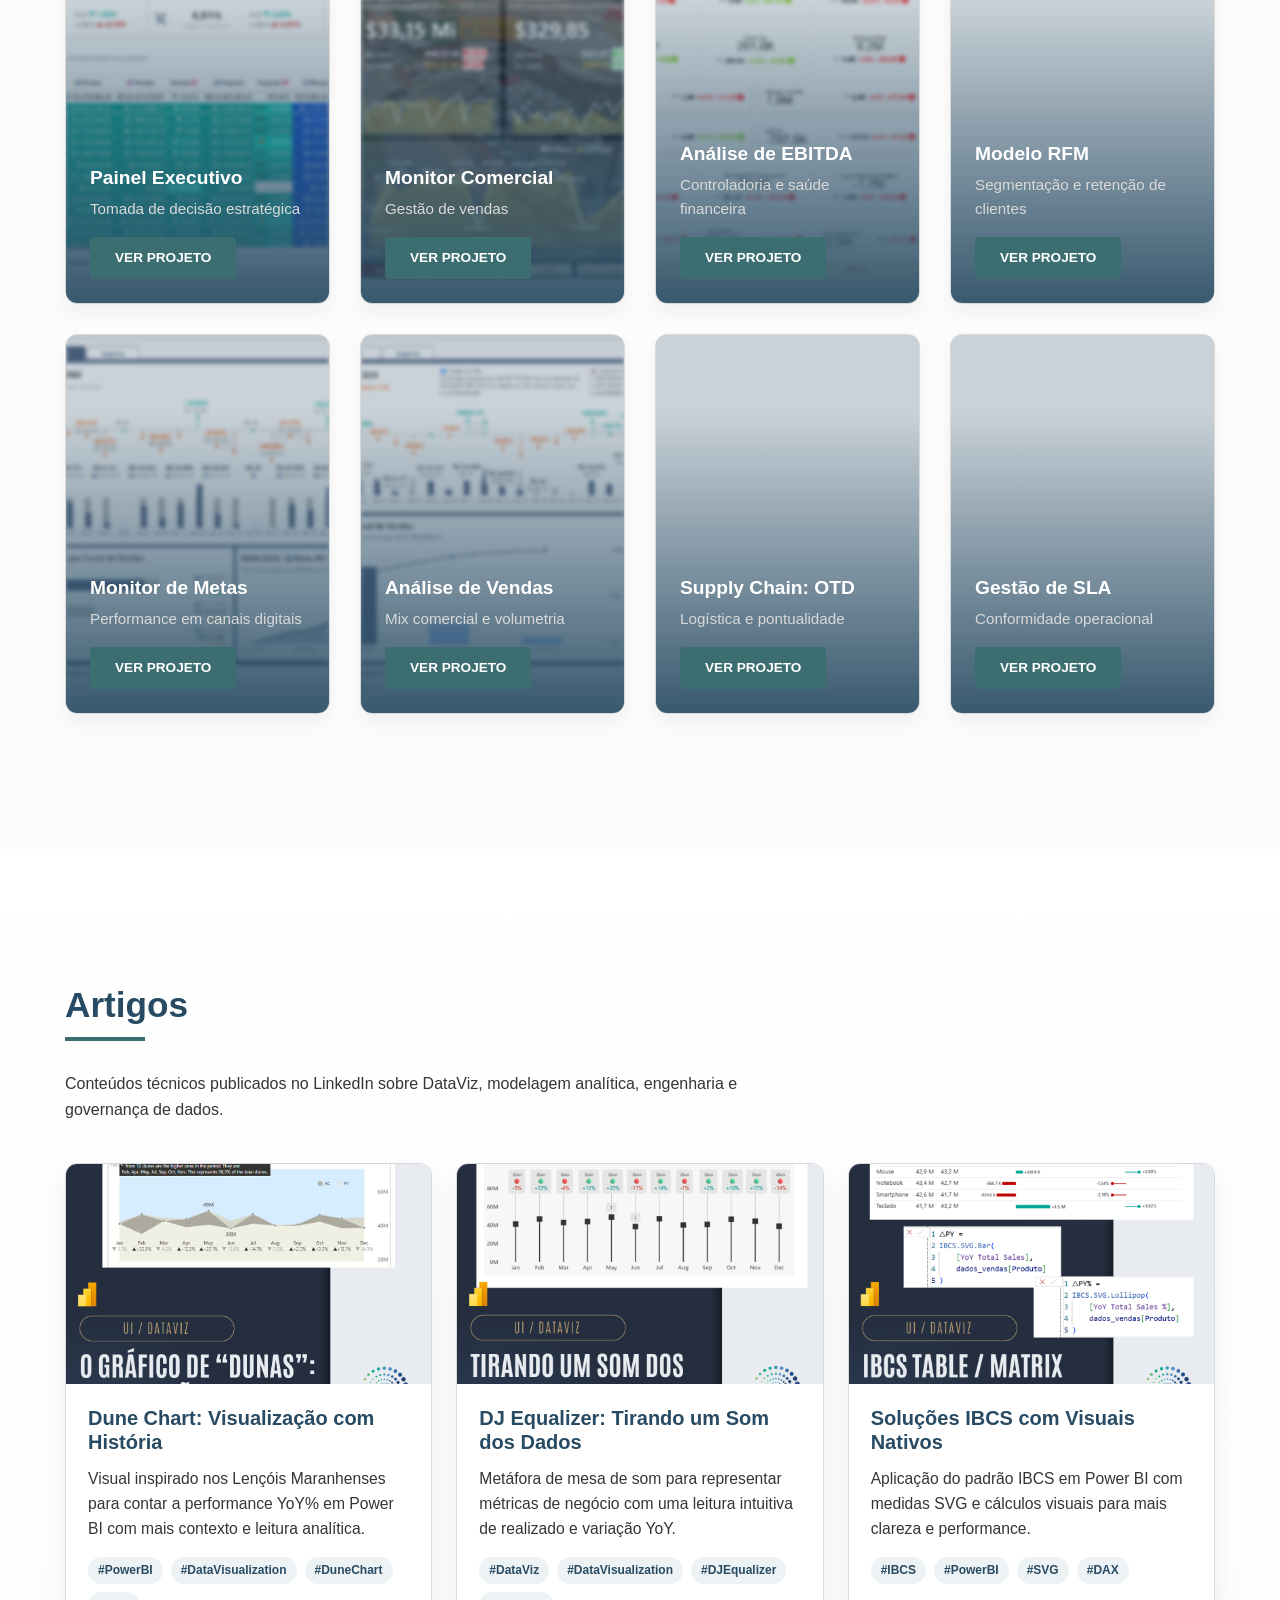
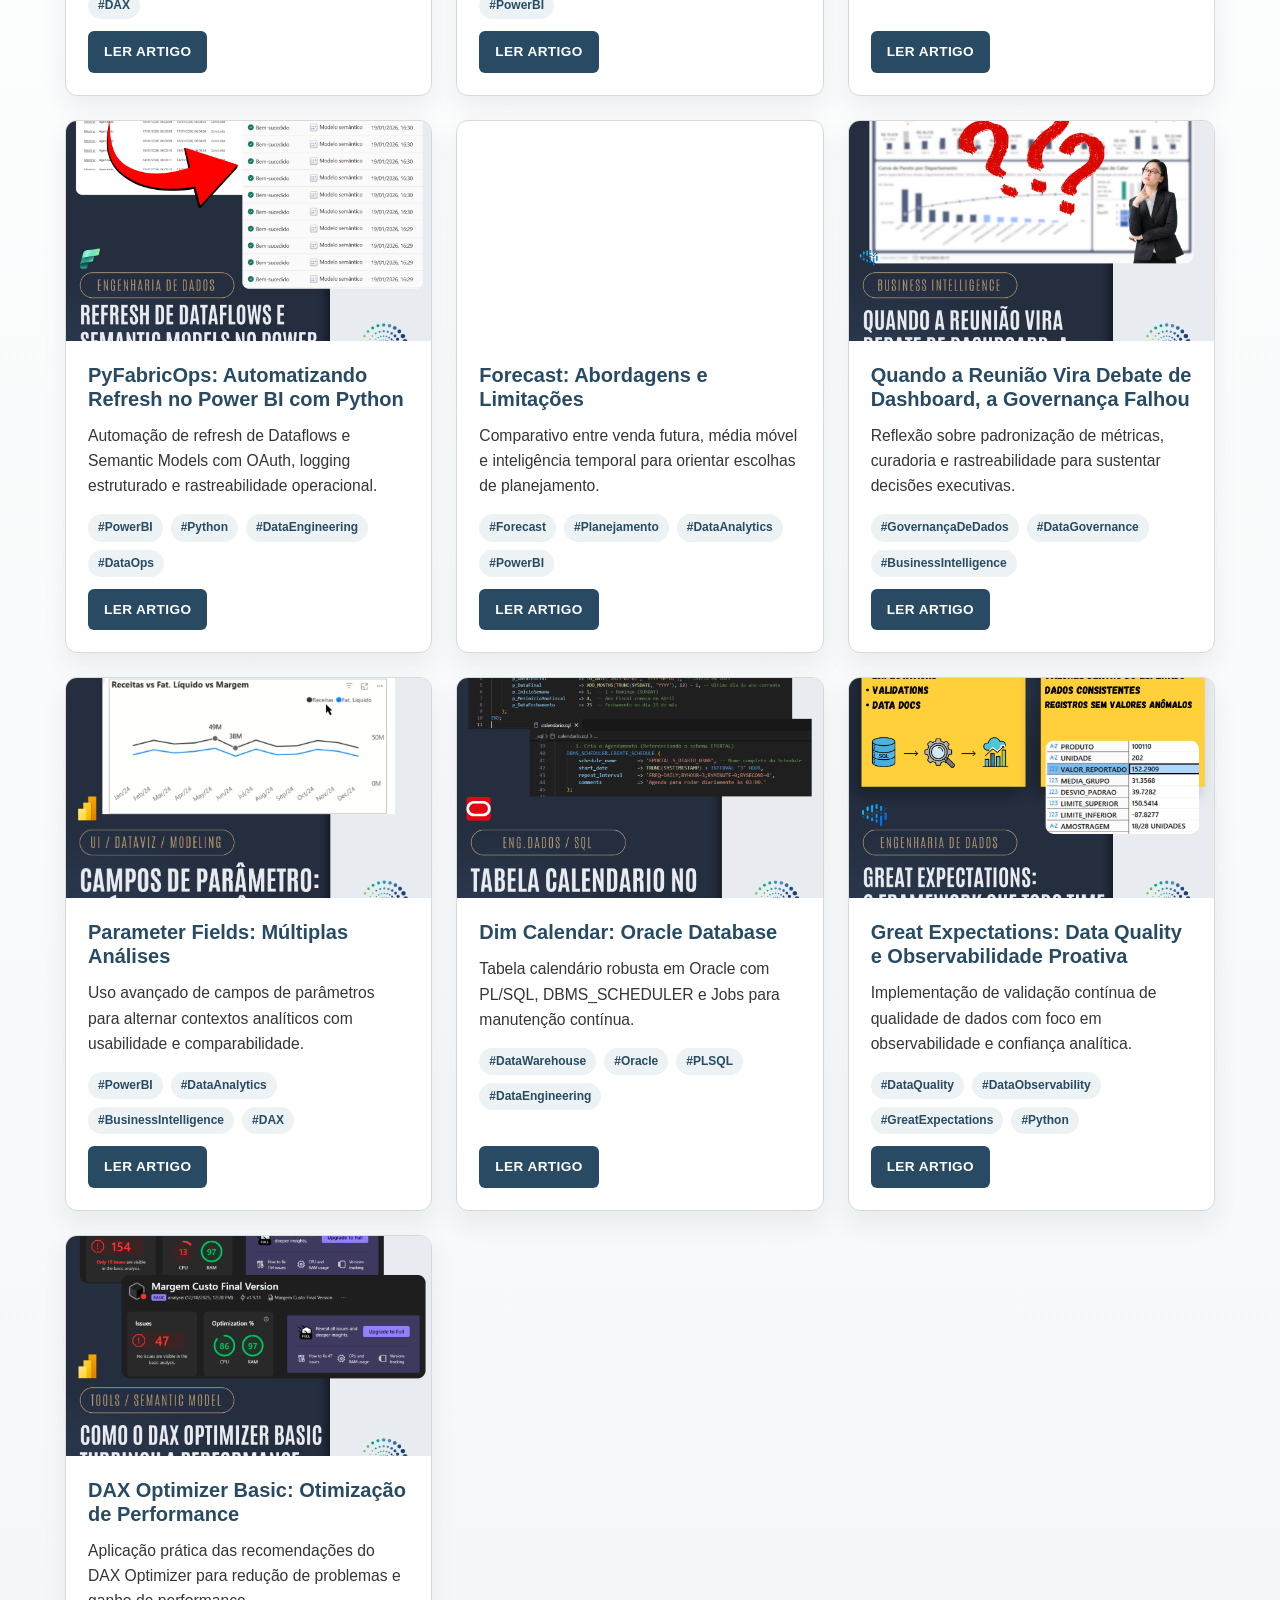
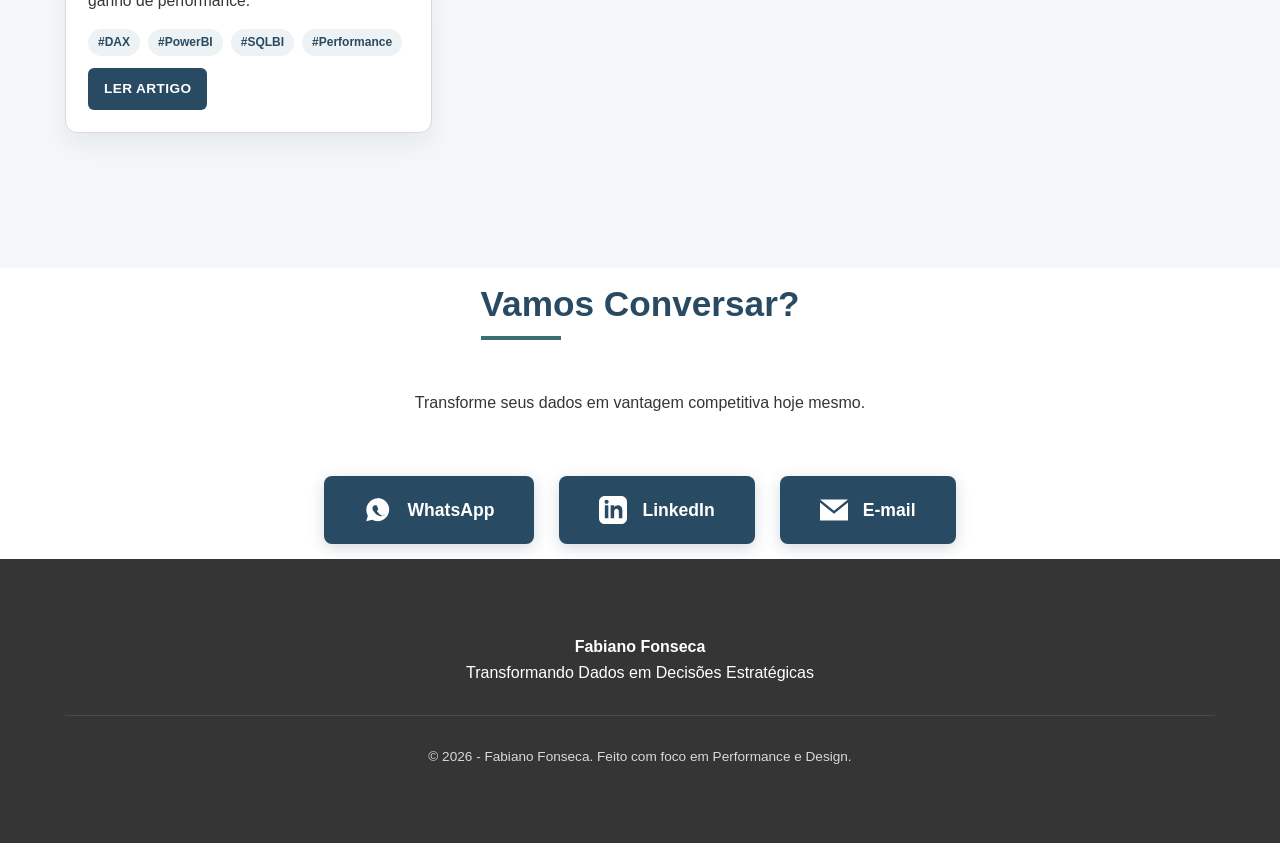
==== commit 52ea8fa9: "feat: criar página inicial do portfólio com layout responsivo 🎨" ====
--- a/index.html
+++ b/index.html
@@ -1,585 +1,888 @@
 <!DOCTYPE html>
-<html lang="pt-BR">
+<html lang="pt-br">
 <head>
     <meta charset="UTF-8">
     <meta name="viewport" content="width=device-width, initial-scale=1.0">
-    <title>Portfólio de Projetos | Fabiano Fonseca</title>
-    <!-- Incluindo Font Awesome para ícones de contato -->
-    <link rel="stylesheet" href="https://cdnjs.cloudflare.com/ajax/libs/font-awesome/6.0.0-beta3/css/all.min.css">
+    <meta name="description" content="Portfólio de Business Intelligence - Fabiano Fonseca. Especialista em Transformação Digital e Power BI.">
+    <title>Fabiano Fonseca | Consultor de Business Intelligence</title>
     <style>
-        /* Estilos baseados na paleta e layout do seu CV */
-        @import url('https://fonts.googleapis.com/css2?family=Lato:wght@400;700;900&display=swap' );
-
         :root {
-            --bg-dark: #0a2d4a; /* Cor de fundo principal */
-            --primary-blue: #33a1fd; /* Cor de destaque principal */
-            --text-light: #ffffff;
-            --text-muted: #c5c5c5;
-            --card-bg: rgba(255, 255, 255, 0.05);
-            --card-bg-hover: rgba(255, 255, 255, 0.1);
-        }
-
+            --graphite: #353535;
+            --stormy-teal: #3c6e71;
+            --white: #ffffff;
+            --alabaster-grey: #d9d9d9;
+            --yale-blue: #284b63;
+            --transition: all 0.3s cubic-bezier(0.4, 0, 0.2, 1);
+        }
+
+        /* Reset e Base */
+        * { margin: 0; padding: 0; box-sizing: border-box; }
+        html { scroll-behavior: smooth; }
         body {
-            font-family: 'Lato', -apple-system, BlinkMacSystemFont, "Segoe UI", Roboto, Helvetica, Arial, sans-serif;
-            background-color: var(--bg-dark);
-            color: var(--text-light);
-            margin: 0;
-            padding: 40px 20px;
-        }
-        
-        /* Novo Container para layout de duas colunas (sidebar + conteúdo) */
-        .page-container {
-            max-width: 1200px; /* Aumentando a largura máxima para acomodar a sidebar */
-            margin: 0 auto;
-            display: grid;
-            grid-template-columns: 1fr; /* Padrão mobile: uma coluna */
-            gap: 40px;
-        }
-        
-        /* Estilos da Sidebar (Informações Pessoais e Contato) */
-        .sidebar {
-            background-color: rgba(255, 255, 255, 0.08);
-            padding: 30px;
-            border-radius: 8px;
-            border: 1px solid rgba(255, 255, 255, 0.15);
-            height: fit-content;
-        }
-
-        .personal-info {
+            font-family: 'Segoe UI', Roboto, Helvetica, Arial, sans-serif;
+            line-height: 1.6;
+            color: var(--graphite);
+            background-color: var(--white);
+            overflow-x: hidden;
+        }
+
+        body.modal-open {
+            overflow: hidden;
+            padding-right: var(--scrollbar-compensation, 0px);
+        }
+
+        h1, h2, h3 { color: var(--yale-blue); line-height: 1.2; }
+        a { text-decoration: none; color: inherit; transition: var(--transition); }
+        .container { max-width: 1200px; margin: 0 auto; padding: 15px 25px; }
+
+        /* Espaçamento entre Blocos */
+        section { padding: 120px 0; }
+
+        /* Acessibilidade - Foco */
+        :focus { outline: 3px solid var(--stormy-teal); outline-offset: 4px; }
+
+        /* Header */
+        header {
+            background-color: rgba(255, 255, 255, 0.95);
+            backdrop-filter: blur(10px);
+            box-shadow: 0 2px 10px rgba(0,0,0,0.05);
+            position: fixed;
+            width: 100%;
+            top: 0;
+            z-index: 1000;
+        }
+
+        nav {
+            display: flex;
+            justify-content: space-between;
+            align-items: center;
+            height: 80px;
+        }
+
+        .logo { font-weight: 700; font-size: 1.3rem; color: var(--yale-blue); letter-spacing: -0.5px; }
+        .nav-links { display: flex; gap: 40px; }
+        .nav-links a:hover { color: var(--stormy-teal); }
+
+        /* Hero Section */
+        .hero {
+            background: linear-gradient(135deg, var(--yale-blue) 0%, #1a3242 100%);
+            color: var(--white);
+            padding: 120px 0 40px;
             text-align: center;
-            margin-bottom: 30px;
-        }
-
-        .avatar {
-            width: 150px;
-            height: 150px;
+        }
+
+        .avatar-container {
+            width: 200px;
+            height: 200px;
             border-radius: 50%;
-            object-fit: cover;
-            border: 4px solid var(--primary-blue);
-            margin-bottom: 15px;
-            box-shadow: 0 0 15px rgba(51, 161, 253, 0.5); /* Sombra suave de destaque */
-        }
-
-        .personal-info h2 {
-            font-size: 1.8rem;
-            font-weight: 900;
-            color: var(--text-light);
-            margin-bottom: 5px;
-        }
-
-        .personal-info p {
-            font-size: 1rem;
-            color: var(--text-muted);
-        }
-
-        /* Estilos da Seção de Contato */
-        .contact-info {
-            padding-top: 20px;
-            border-top: 1px solid rgba(255, 255, 255, 0.1);
-        }
-
-        .contact-info h3 {
-            font-size: 1.2rem;
-            font-weight: 700;
-            color: var(--primary-blue);
-            margin-bottom: 15px;
-            text-align: center;
-        }
-
-        .contact-list {
-            list-style: none;
-            padding: 0;
-            margin: 0;
-        }
-
-        .contact-item {
-            margin-bottom: 15px;
-        }
-
-        .contact-item a {
-            display: flex;
-            align-items: center;
-            color: var(--text-light);
-            text-decoration: none;
-            transition: color 0.3s ease;
-        }
-
-        .contact-item a:hover {
-            color: var(--primary-blue);
-        }
-
-        .contact-item i {
-            font-size: 1.2rem;
-            width: 30px;
-            text-align: center;
-            margin-right: 10px;
-            color: var(--primary-blue);
-        }
-
-        /* Estilos da Seção de Curriculum Vitae */
-        .cv-section {
-            padding-top: 20px;
-            margin-top: 20px;
-            border-top: 1px solid rgba(255, 255, 255, 0.1);
-        }
-
-        .cv-section h3 {
-            font-size: 1.2rem;
-            font-weight: 700;
-            color: var(--primary-blue);
-            margin-bottom: 15px;
-            text-align: center;
-        }
-        
-        /* Estilos do Conteúdo Principal (Projetos) */
-        .main-content {
-            padding-top: 0;
-        }
-
-        .header {
-            text-align: center;
-            margin-bottom: 50px;
-            padding: 0 20px;
-        }
-        .header h1 {
-            font-size: 2.2rem;
-            font-weight: 900;
-            text-transform: uppercase;
-            letter-spacing: 1px;
-            margin-bottom: 10px;
-            color: var(--text-light);
-        }
-        .header p {
-            font-size: 1.1rem;
-            color: var(--text-muted);
-            max-width: 700px;
-            margin: 0 auto;
-            line-height: 1.6;
-        }
-        .portfolio-grid {
-            display: grid;
-            grid-template-columns: 1fr;
-            gap: 35px;
-        }
-        .project {
+            border: 6px solid var(--stormy-teal);
+            overflow: hidden;
+            margin: 0 auto 30px;
+            background-color: var(--white);
+            box-shadow: 0 10px 30px rgba(0,0,0,0.3);
+        }
+
+        .avatar-container img { width: 100%; height: 100%; object-fit: cover; }
+        .hero h1 { color: var(--white); font-size: 3rem; margin-bottom: 15px; }
+        .hero p { font-size: 1.25rem; color: var(--alabaster-grey); max-width: 700px; margin: 0 auto; }
+        .hero-actions {
+            margin-top: 28px;
             display: flex;
             flex-direction: column;
-            gap: 20px;
-            background-color: var(--card-bg);
-            border-radius: 8px;
-            padding: 25px;
-            border: 1px solid rgba(255, 255, 255, 0.1);
-            transition: transform 0.3s ease, background-color 0.3s ease;
-        }
-        .project:hover {
-            background-color: var(--card-bg-hover);
-            transform: translateY(-5px); /* Efeito de elevação sutil */
-        }
-        .project-image {
+            align-items: center;
+            justify-content: center;
+            gap: 10px;
+        }
+        .hero-cv-label {
             text-align: center;
+            color: var(--alabaster-grey);
+            font-style: italic;
+            font-size: 1rem !important;
+            margin: 0;
+        }
+        .hero-cv-links {
+            display: flex;
+            justify-content: center;
+            align-items: center;
+            gap: 14px;
+            flex-wrap: wrap;
+        }
+        .hero-cv-link {
+            display: inline-flex;
+            align-items: center;
+            justify-content: center;
+            gap: 8px;
+            padding: 10px 18px;
+            border-radius: 999px;
+            font-size: 0.88rem;
+            font-weight: 700;
+            letter-spacing: 0.02em;
+            /* text-transform: uppercase; */
+            border: 1px solid rgba(255, 255, 255, 0.6);
+            color: var(--white);
+            background: rgba(255, 255, 255, 0.08);
+            backdrop-filter: blur(4px);
+            -webkit-backdrop-filter: blur(4px);
+        }
+        .hero-cv-link:hover,
+        .hero-cv-link:focus {
+            background: rgba(255, 255, 255, 0.2);
+            border-color: rgba(255, 255, 255, 0.9);
+        }
+
+        /* Seção Sobre */
+        .section-title { font-size: 2.2rem; margin-bottom: 50px; position: relative; padding-bottom: 15px; }
+        .section-title::after { content: ''; position: absolute; bottom: 0; left: 0; width: 80px; height: 4px; background-color: var(--stormy-teal); }
+        .about-text p { margin-bottom: 25px; font-size: 1.15rem; color: var(--graphite); text-align: justify; }
+        .highlight-box {
+            background-color: #f4f7f8;
+            border-left: 6px solid var(--yale-blue);
+            padding: 40px;
+            margin: 40px 0;
+            font-style: italic;
+            font-size: 1.3rem;
+            color: var(--yale-blue);
+        }
+
+        /* Portfolio Grid */
+        .portfolio { background-color: #fcfcfc; }
+        .portfolio-grid { display: grid; gap: 30px; margin-top: 50px; }
+
+        .articles {
+            background: linear-gradient(180deg, #ffffff 0%, #f4f7f8 100%);
+        }
+
+        .articles-intro {
+            max-width: 760px;
+            color: var(--graphite);
+            margin-top: -20px;
+        }
+
+        .articles-grid {
+            display: grid;
+            gap: 24px;
+            margin-top: 40px;
+            grid-template-columns: 1fr;
+        }
+
+        .article-card {
+            display: flex;
+            flex-direction: column;
+            background: var(--white);
+            border: 1px solid var(--alabaster-grey);
+            border-radius: 12px;
             overflow: hidden;
-            border-radius: 6px;
-        }
-        .project-image img {
-            max-width: 100%;
-            height: auto;
-            border-radius: 6px;
-            border: 2px solid var(--primary-blue);
-            transition: transform 0.4s ease;
-        }
-        .project:hover .project-image img {
-            transform: scale(1.05); /* Zoom na imagem ao passar o mouse */
-        }
-
-        .project-content h2 {
-            font-size: 1.6rem;
-            font-weight: 700;
-            color: var(--primary-blue);
-            margin: 0 0 10px 0;
-        }
-        .project-content p {
-            font-size: 1rem;
-            line-height: 1.7;
-            color: #e0e0e0;
-            margin: 0;
-        }
-        .project-link {
-            display: inline-block;
-            margin-top: 15px;
-            font-weight: bold;
-            color: var(--text-light);
-            text-decoration: none;
-            background-color: var(--primary-blue);
-            padding: 8px 15px;
-            border-radius: 4px;
-            transition: background-color 0.3s ease, box-shadow 0.3s ease;
-        }
-        .project-link:hover {
-            background-color: #1e88e5;
-            box-shadow: 0 4px 10px rgba(51, 161, 253, 0.4);
-        }
-
-        .project-tags {
+            box-shadow: 0 12px 24px rgba(40, 75, 99, 0.08);
+            transition: var(--transition);
+        }
+
+        .article-card:hover,
+        .article-card:focus-within {
+            transform: translateY(-4px);
+            box-shadow: 0 16px 28px rgba(40, 75, 99, 0.14);
+        }
+
+        .article-image {
+            width: 100%;
+            height: 220px;
+            object-fit: cover;
+        }
+
+        .article-content {
+            padding: 22px;
+            display: flex;
+            flex-direction: column;
+            gap: 12px;
+            flex: 1;
+        }
+
+        .article-content h3 {
+            font-size: 1.25rem;
+            color: var(--yale-blue);
+        }
+
+        .article-content p {
+            color: var(--graphite);
+            font-size: 0.98rem;
+        }
+
+        .article-tags {
             display: flex;
             flex-wrap: wrap;
             gap: 8px;
-            margin-top: 12px;
-        }
-
-        .project-tag {
-            font-size: 0.78rem;
-            color: var(--primary-blue);
-            background-color: rgba(51, 161, 253, 0.1);
-            border: 1px solid rgba(51, 161, 253, 0.3);
-            border-radius: 20px;
-            padding: 3px 10px;
-            transition: background-color 0.3s ease, color 0.3s ease;
-        }
-
-        .project-tag:hover {
-            background-color: rgba(51, 161, 253, 0.25);
-            color: #fff;
-        }
-
-        /* CENTRALIZAÇÃO DO CONTATO PARA TELAS PEQUENAS (Mobile) */
-        @media (max-width: 767px) {
-            .contact-list {
-                /* Centraliza a lista inteira */
-                display: flex;
-                flex-direction: column;
-                align-items: center; 
+            margin-top: 4px;
+        }
+
+        .article-tag {
+            background: #edf2f4;
+            color: var(--yale-blue);
+            padding: 4px 10px;
+            border-radius: 999px;
+            font-size: 0.75rem;
+            font-weight: 600;
+        }
+
+        .article-link {
+            margin-top: auto;
+            display: inline-flex;
+            align-items: center;
+            justify-content: center;
+            align-self: flex-start;
+            background: var(--yale-blue);
+            color: var(--white);
+            padding: 10px 16px;
+            border-radius: 6px;
+            font-size: 0.85rem;
+            font-weight: 700;
+            text-transform: uppercase;
+            letter-spacing: 0.03em;
+        }
+
+        .article-link:hover,
+        .article-link:focus {
+            background: var(--stormy-teal);
+        }
+
+        /* Grid Responsivo */
+        @media (min-width: 320px) { .portfolio-grid { grid-template-columns: 1fr; } }
+        @media (min-width: 768px) { .portfolio-grid { grid-template-columns: repeat(2, 1fr); } }
+        @media (min-width: 1200px) { .portfolio-grid { grid-template-columns: repeat(4, 1fr); } }
+
+        .project-card {
+            position: relative;
+            background: var(--white);
+            border-radius: 12px;
+            overflow: hidden;
+            height: 380px;
+            box-shadow: 0 10px 20px rgba(0,0,0,0.05);
+            cursor: pointer;
+            border: 1px solid var(--alabaster-grey);
+        }
+
+        .project-img { width: 100%; height: 100%; object-fit: cover; filter: blur(2px); transition: var(--transition); }
+        .project-overlay {
+            position: absolute;
+            top: 0; left: 0; width: 100%; height: 100%;
+            background: linear-gradient(180deg, rgba(40, 75, 99, 0.25) 20%, rgba(40, 75, 99, 0.92) 100%);
+            display: flex; flex-direction: column; justify-content: flex-end; align-items: flex-start;
+            padding: 24px; text-align: left; opacity: 1; transition: var(--transition);
+            z-index: 2;
+        }
+
+        .project-card:hover .project-img,
+        .project-card:focus-within .project-img { filter: blur(0); transform: scale(1.04); }
+        .project-card:hover .project-overlay,
+        .project-card:focus-within .project-overlay { background: linear-gradient(180deg, rgba(40, 75, 99, 0.2) 15%, rgba(40, 75, 99, 0.88) 100%); }
+
+        .project-overlay h3 { color: var(--white); font-size: 1.2rem; margin-bottom: 8px; }
+        .project-overlay p { font-size: 0.95rem; color: var(--alabaster-grey); margin-bottom: 16px; }
+        .btn-trigger { padding: 10px 25px; background: var(--stormy-teal); color: var(--white); border-radius: 4px; font-weight: 600; text-transform: uppercase; font-size: 0.85rem; }
+
+        /* Estilização da Dialog (Modal) */
+        dialog {
+            border: none;
+            border-radius: 16px;
+            padding: 0;
+            max-width: 66vw;
+            width: 100%;
+            box-shadow: 0 25px 50px -12px rgba(0, 0, 0, 0.5);
+            overflow: hidden;
+            margin: auto;
+        }
+
+        dialog::backdrop { background: rgba(0, 0, 0, 0.85); backdrop-filter: blur(5px); }
+
+        .modal-content { display: flex; flex-direction: column; background: var(--white); max-height: 90vh; }
+        .modal-img-container {
+            width: 100%;
+            height: 50vh;
+            background: #eee;
+            position: relative;
+            --logo-mask-left: 16px;
+            --logo-mask-top: 10px;
+            --logo-mask-width: 154px;
+            --logo-mask-height: 36px;
+        }
+        .modal-img-container::before {
+            content: '';
+            position: absolute;
+            top: var(--logo-mask-top);
+            left: var(--logo-mask-left);
+            width: var(--logo-mask-width);
+            height: var(--logo-mask-height);
+            border-radius: 10px;
+            background: rgba(255, 255, 255, 0.16);
+            backdrop-filter: blur(16px);
+            -webkit-backdrop-filter: blur(16px);
+            z-index: 2;
+            pointer-events: none;
+        }
+        .modal-img-container img { max-width: 100%; max-height: 100%; width: 100%; height: 100%; object-fit: contain; }
+        .modal-info { padding: 40px; overflow-y: auto; }
+        .modal-header { margin-bottom: 20px; }
+        .modal-tags { display: flex; flex-wrap: wrap; gap: 8px; margin: 15px 0; }
+        .tag { background: #edf2f4; color: var(--yale-blue); padding: 4px 12px; border-radius: 4px; font-size: 0.75rem; font-weight: 600; }
+        .modal-hashtags { color: var(--stormy-teal); font-weight: 600; font-size: 0.9rem; margin-top: 20px; display: block; }
+        .close-modal { position: absolute; top: 20px; right: 20px; background: var(--white); border: none; width: 40px; height: 40px; border-radius: 50%; cursor: pointer; font-size: 1.5rem; display: flex; align-items: center; justify-content: center; z-index: 10; transition: var(--transition); }
+        .close-modal:hover { background: var(--alabaster-grey); transform: rotate(90deg); }
+
+        /* Seção Contato */
+        .contact { text-align: center; background-color: var(--white); }
+        .contact-buttons { display: flex; justify-content: center; gap: 25px; flex-wrap: wrap; margin-top: 60px; }
+        .contact-btn {
+            display: flex; align-items: center; gap: 15px;
+            padding: 20px 40px; background-color: var(--yale-blue); color: var(--white);
+            border-radius: 8px; font-weight: 600; font-size: 1.1rem; box-shadow: 0 4px 15px rgba(40, 75, 99, 0.2);
+        }
+        .contact-btn:hover { background-color: var(--stormy-teal); transform: translateY(-5px); box-shadow: 0 8px 25px rgba(60, 110, 113, 0.3); }
+        .contact-btn svg { width: 28px; height: 28px; fill: currentColor; }
+
+        /* Footer */
+        footer { background-color: var(--graphite); color: var(--white); padding: 60px 0; text-align: center; }
+        .footer-line { border-top: 1px solid rgba(255,255,255,0.1); margin-top: 30px; padding-top: 30px; font-size: 0.85rem; color: var(--alabaster-grey); }
+
+        /* Responsive Fixes */
+        @media (max-width: 1024px) {
+            dialog { max-width: 90vw; }
+            .hero h1 { font-size: 2.2rem; }
+            section { padding: 80px 0; }
+        }
+
+        @media (min-width: 768px) {
+            .articles-grid { grid-template-columns: repeat(2, 1fr); }
+        }
+
+        @media (min-width: 1200px) {
+            .articles-grid { grid-template-columns: repeat(3, 1fr); }
+        }
+
+        @media (max-width: 600px) {
+            .nav-links { display: none; }
+            .modal-info { padding: 25px; }
+            .contact-btn { width: 100%; justify-content: center; }
+        }
+
+        @media (prefers-reduced-motion: reduce) {
+            * {
+                animation-duration: 0.01ms !important;
+                animation-iteration-count: 1 !important;
+                transition-duration: 0.01ms !important;
+                scroll-behavior: auto !important;
             }
-            .contact-item a {
-                /* Centraliza o conteúdo (ícone + texto) dentro de cada item */
-                justify-content: center;
-            }
-            /* Garante que os títulos de seção também estejam centralizados */
-            .sidebar h3 {
-                text-align: center;
-            }
-        }
-
-        /* Layout para telas intermediárias */
-        @media (min-width: 768px) and (max-width: 1023px) {
-            .project {
-                flex-direction: row;
-                align-items: center;
-            }
-            .project:nth-child(even) {
-                flex-direction: row-reverse;
-            }
-            .project-image {
-                flex: 0 0 40%;
-            }
-            .project-content {
-                flex: 1;
-            }
-        }
-        
-        /* Layout para telas maiores: Sidebar e Conteúdo Principal em duas colunas */
-        @media (min-width: 1024px) {
-            .page-container {
-                grid-template-columns: 300px 1fr; /* Sidebar de 300px e Conteúdo Principal */
-            }
-            .main-content {
-                padding-top: 0;
-            }
-            
-            /* Ajuste do layout dos projetos para melhor visualização na coluna principal */
-            .project {
-                flex-direction: row;
-                align-items: center;
-            }
-            .project:nth-child(even) {
-                flex-direction: row-reverse;
-            }
-            .project-image {
-                flex: 0 0 40%;
-            }
-            .project-content {
-                flex: 1;
-            }
-            
-            /* Restaura o alinhamento esquerdo do contato na sidebar (para desktop) */
-            .contact-list {
-                align-items: flex-start; 
-            }
-            .contact-item a {
-                justify-content: flex-start;
+
+            .project-img {
+                filter: none;
+                transform: none;
             }
         }
     </style>
 </head>
 <body>
 
-    <div class="page-container">
-        
-        <!-- Sidebar (Dados Pessoais e Contato) -->
-        <aside class="sidebar">
-            <div class="personal-info">
-                <!-- Avatar Adicionado -->
-                <img src="assets/avatar-linkedin-2.png" alt="Avatar de Fabiano Fonseca" class="avatar">
-                
-                <!-- Dados Pessoais de Identificação -->
-                <h2>Fabiano Fonseca</h2>
-                <p>Especialista em Business Intelligence e DataViz.</p>
-                <p>Transformando dados complexos em histórias visuais acionáveis.</p>
-            </div>
-
-            <!-- Seção de Contato -->
-            <div class="contact-info">
-                <h3>Entre em Contato</h3>
-                <ul class="contact-list">
-                    <li class="contact-item">
-                        <a href="mailto:fsanfo@gmail.com" title="Enviar Email">
-                            <i class="fas fa-envelope"></i>
-                            fsanfo@gmail.com
-                        </a>
-                    </li>
-                    <li class="contact-item">
-                        <a href="https://wa.me/5598992023224" target="_blank" title="Enviar WhatsApp">
-                            <i class="fab fa-whatsapp"></i>
-                            +55 98 9 9202-3224
-                        </a>
-                    </li>
-                    <li class="contact-item">
-                        <a href="https://www.linkedin.com/in/fsanfo" target="_blank" title="Ver LinkedIn">
-                            <i class="fab fa-linkedin"></i>
-                            /in/fsanfo
-                        </a>
-                    </li>
-                    <li class="contact-item">
-                        <a href="https://www.instagram.com/ofabianofonseca" target="_blank" title="Ver Instagram">
-                            <i class="fab fa-instagram"></i>
-                            @ofabianofonseca
-                        </a>
-                    </li>
-                </ul>
-            </div>
-
-            <!-- Seção de Curriculum Vitae -->
-            <div class="cv-section">
-                <h3>Curriculum Vitae</h3>
-                <ul class="contact-list">
-                    <li class="contact-item">
-                        <a href="cv/FabianoFonsecaResume-pt-BR.pdf" target="_blank" title="Baixar CV em Português Brasileiro">
-                            <i class="fas fa-file-pdf"></i>
-                            🇧🇷 Português
-                        </a>
-                    </li>
-                    <li class="contact-item">
-                        <a href="cv/FabianoFonsecaResume-en-US.pdf" target="_blank" title="Download CV in American English">
-                            <i class="fas fa-file-pdf"></i>
-                            🇺🇸 English
-                        </a>
-                    </li>
-                </ul>
-            </div>
-        </aside>
-
-        <!-- Conteúdo Principal (Portfólio de Projetos) -->
-        <main class="main-content">
-            <header class="header">
-                <h1>Portfólio de Projetos</h1>
-                <p>Projetos selecionados que demonstram a aplicação prática de Business Intelligence, DataViz e Modelagem Analítica para transformar dados em decisões estratégicas.</p>
-            </header>
-
-            <div class="portfolio-grid">
-                <!-- Projeto Dune Chart -->
-                <div class="project">
-                    <div class="project-image">
-                        <!-- Lembre-se de manter o arquivo 'dune-chart.png' na pasta do seu projeto -->
-                        <img src="assets/dune-chart.png" alt="Dune Chart">
-                    </div>
-                    <div class="project-content">
-                        <h2>Dune Chart: Visualização com História</h2>
-                        <p>Inspirado nos Lençóis Maranhenses, este gráfico transforma a linha nativa do Power BI em uma visualização rica de performance YoY%, onde a forma e a cor das "dunas" contam a história da performance mensal.</p>
-                        <a href="https://www.linkedin.com/posts/fsanfo_powerbi-datavisualization-dunechart-activity-7391454317611921408-2qQQ" target="_blank" class="project-link">Ver Detalhes</a>
-                        <div class="project-tags">
-                            <span class="project-tag">#PowerBI</span>
-                            <span class="project-tag">#DataVisualization</span>
-                            <span class="project-tag">#DuneChart</span>
-                            <span class="project-tag">#DAX</span>
-                        </div>
+    <header role="banner">
+        <nav class="container" aria-label="Navegação principal">
+            <div class="logo">Fabiano Fonseca</div>
+            <ul class="nav-links">
+                <li><a href="#inicio">Início</a></li>
+                <li><a href="#sobre">Sobre</a></li>
+                <li><a href="#portfolio">Projetos</a></li>
+                <li><a href="#artigos">Artigos</a></li>
+                <li><a href="#contato">Contato</a></li>
+            </ul>
+        </nav>
+    </header>
+
+    <main>
+        <section id="inicio" class="hero">
+            <div class="container">
+                <div class="avatar-container">
+                    <img src="assets/avatar-linkedin-2.png" alt="Foto de perfil de Fabiano Fonseca" loading="eager" decoding="async" fetchpriority="high">
+                </div>
+                <h1>Fabiano Fonseca</h1>
+                <p>Especialista em Transformação Digital e Consultor de Business Intelligence</p>
+                <div class="hero-actions" aria-label="Links do currículo">
+                    <p class="hero-cv-label">curriculum vitae</p>
+                    <div class="hero-cv-links">
+                        <a class="hero-cv-link" href="cv/FabianoFonsecaResume-pt-BR.pdf" target="_blank" rel="noopener noreferrer" aria-label="Curriculum vitae em português brasileiro">📄 pt-BR</a>
+                        <a class="hero-cv-link" href="cv/FabianoFonsecaResume-en-US.pdf" target="_blank" rel="noopener noreferrer" aria-label="Curriculum vitae em inglês">📄 en-US</a>
                     </div>
                 </div>
-
-                <!-- Projeto DJ Equalizer -->
-                <div class="project">
-                    <div class="project-image">
-                        <!-- Lembre-se de manter o arquivo 'dj-equalizer.png' na pasta do seu projeto -->
-                        <img src="assets/dj-equalizer.png" alt="DJ Equalizer">
+            </div>
+        </section>
+
+        <section id="sobre" class="container">
+            <h2 class="section-title">Sobre Minha Trajetória</h2>
+            <div class="about-text">
+                <p>Minha jornada profissional é marcada por um propósito claro: transformar dados em decisões que movem negócios. Ao longo de mais de 15 anos, enfrentei o desafio recorrente de integrar tecnologia com estratégia, e encontrei na inteligência de negócios o caminho para gerar impacto real.</p>
+                
+                <div class="highlight-box">
+                    "Na Potiguar, assumi a missão de estruturar do zero uma área de BI orientada à estratégia. O resultado? Redução de 60% no tempo de geração de relatórios executivos."
+                </div>
+
+                <p>Com MBA em Finanças e outro em Business Intelligence, desenvolvi uma visão holística que conecta números ao negócio. Não penso BI como ferramenta, mas como estratégia: é sobre antecipar o que o cliente ainda nem percebeu e entregar respostas antes que a pergunta chegue.</p>
+
+                <p>Hoje, como consultor, aplico essa bagagem ajudando empresas a estruturarem suas governanças de dados, integrarem sistemas e desenvolverem indicadores que realmente sustentem decisões estratégicas.</p>
+            </div>
+        </section>
+
+        <section id="portfolio" class="portfolio">
+            <div class="container">
+                <h2 class="section-title">Portfólio de Projetos</h2>
+                <div class="portfolio-grid" id="projectGrid">
+                    <article class="project-card" tabindex="0" 
+                        data-title="Painel Executivo de Performance Corporativa"
+                        data-sub="Visão consolidada de indicadores estratégicos para tomada de decisão"
+                        data-img="assets/pbi/compras-painel-de-bordo.png"
+                        data-tags="Business Intelligence, Dashboard Executivo, KPIs, Data Analytics"
+                        data-desc="Dashboard interativo desenvolvido para acompanhamento de indicadores-chave de desempenho em nível corporativo, incluindo vendas, margem, ruptura e compras. Permite análise por departamento e regime contábil."
+                        data-hash="#PowerBI #BusinessIntelligence #DashboardExecutivo #DataDriven #Analytics">
+                        <img src="assets/pbi/compras-painel-de-bordo.png" class="project-img" alt="Painel executivo com indicadores corporativos" loading="lazy" decoding="async">
+                        <div class="project-overlay">
+                            <h3>Painel Executivo</h3>
+                            <p>Tomada de decisão estratégica</p>
+                            <span class="btn-trigger">Ver projeto</span>
+                        </div>
+                    </article>
+
+                    <article class="project-card" tabindex="0" 
+                        data-title="Monitor de Indicadores Comerciais (KPIs)"
+                        data-sub="Acompanhamento de desempenho de vendas, margem e ticket médio"
+                        data-img="assets/pbi/comercial-kpi-cover.png"
+                        data-tags="KPIs Comerciais, Vendas, Performance, Indicadores"
+                        data-desc="Painel analítico focado em indicadores comerciais essenciais, com destaque para crescimento de receita e ticket médio. Inclui comparativos temporais e visualizações de tendência."
+                        data-hash="#KPIs #Vendas #PerformanceComercial #PowerBI #DataAnalytics">
+                        <img src="assets/pbi/comercial-kpi-cover.png" class="project-img" alt="Monitor de indicadores comerciais e vendas" loading="lazy" decoding="async">
+                        <div class="project-overlay">
+                            <h3>Monitor Comercial</h3>
+                            <p>Gestão de vendas</p>
+                            <span class="btn-trigger">Ver projeto</span>
+                        </div>
+                    </article>
+
+                    <article class="project-card" tabindex="0" 
+                        data-title="Dashboard Financeiro com Análise de EBITDA"
+                        data-img="assets/pbi/controladoria-ebitda.png"
+                        data-sub="Visão detalhada da saúde financeira e rentabilidade operacional"
+                        data-tags="Financeiro, EBITDA, DRE, Controladoria"
+                        data-desc="Painel financeiro completo com análise de receitas, custos, despesas e indicadores como EBITDA e lucro líquido. Suporte fundamental para a controladoria e performance econômica."
+                        data-hash="#EBITDA #Financeiro #Controladoria #PowerBI #DataDriven">
+                        <img src="assets/pbi/controladoria-ebitda.png" class="project-img" alt="Dashboard financeiro com análise de EBITDA" loading="lazy" decoding="async">
+                        <div class="project-overlay">
+                            <h3>Análise de EBITDA</h3>
+                            <p>Controladoria e saúde financeira</p>
+                            <span class="btn-trigger">Ver projeto</span>
+                        </div>
+                    </article>
+
+                    <article class="project-card" tabindex="0" 
+                        data-title="Segmentação de Clientes com Modelo RFM"
+                        data-img="assets/pbi/marketing-rfm.png"
+                        data-sub="Análise comportamental para estratégias de marketing e retenção"
+                        data-tags="RFM, Marketing Analytics, CRM, Segmentação"
+                        data-desc="Dashboard de análise RFM (Recência, Frequência e Valor). Identifica perfis como clientes fiéis ou em risco, permitindo ações direcionadas de marketing."
+                        data-hash="#RFM #MarketingAnalytics #CRM #CustomerInsights #PowerBI">
+                        <img src="assets/pbi/marketing-rfm.png" class="project-img" alt="Segmentação de clientes usando modelo RFM" loading="lazy" decoding="async">
+                        <div class="project-overlay">
+                            <h3>Modelo RFM</h3>
+                            <p>Segmentação e retenção de clientes</p>
+                            <span class="btn-trigger">Ver projeto</span>
+                        </div>
+                    </article>
+
+                    <article class="project-card" tabindex="0" 
+                        data-title="E-commerce: Monitoramento de Metas"
+                        data-img="assets/pbi/ecommerce-metas.png"
+                        data-sub="Acompanhamento de metas de vendas e conversão no canal digital"
+                        data-tags="E-commerce, Metas, Conversão, Varejo Digital"
+                        data-desc="Painel focado no controle de metas para operações digitais, com visão de atingimento por canal e categoria. Apoia a agilidade em campanhas."
+                        data-hash="#Ecommerce #Metas #VarejoDigital #PowerBI #Analytics">
+                        <img src="assets/pbi/ecommerce-metas.png" class="project-img" alt="Monitoramento de metas de e-commerce" loading="lazy" decoding="async">
+                        <div class="project-overlay">
+                            <h3>Monitor de Metas</h3>
+                            <p>Performance em canais digitais</p>
+                            <span class="btn-trigger">Ver projeto</span>
+                        </div>
+                    </article>
+
+                    <article class="project-card" tabindex="0" 
+                        data-title="E-commerce: Análise de Vendas"
+                        data-img="assets/pbi/ecommerce-vendas.png"
+                        data-sub="Visão analítica do desempenho de vendas no canal digital"
+                        data-tags="E-commerce, Vendas, Revenue, Varejo Digital"
+                        data-desc="Análise de receita, volume de pedidos e sazonalidade. Focado na otimização do mix comercial e identificação de categorias de alta performance."
+                        data-hash="#Ecommerce #Vendas #PowerBI #DataAnalytics #VarejoDigital">
+                        <img src="assets/pbi/ecommerce-vendas.png" class="project-img" alt="Análise de vendas e receita de e-commerce" loading="lazy" decoding="async">
+                        <div class="project-overlay">
+                            <h3>Análise de Vendas</h3>
+                            <p>Mix comercial e volumetria</p>
+                            <span class="btn-trigger">Ver projeto</span>
+                        </div>
+                    </article>
+
+                    <article class="project-card" tabindex="0" 
+                        data-title="Supply Chain: On-Time Delivery (OTD)"
+                        data-img="assets/pbi/supply-chain-otd.png"
+                        data-sub="Monitoramento do índice de entregas no prazo ao longo da cadeia"
+                        data-tags="Supply Chain, OTD, Logística, Operações"
+                        data-desc="Controle do indicador OTD com visão por fornecedor e rota. Identifica gargalos logísticos e garante o cumprimento de prazos."
+                        data-hash="#SupplyChain #OTD #Logística #PowerBI #Operações">
+                        <img src="assets/pbi/supply-chain-otd.png" class="project-img" alt="Indicador de entregas no prazo da cadeia logística" loading="lazy" decoding="async">
+                        <div class="project-overlay">
+                            <h3>Supply Chain: OTD</h3>
+                            <p>Logística e pontualidade</p>
+                            <span class="btn-trigger">Ver projeto</span>
+                        </div>
+                    </article>
+
+                    <article class="project-card" tabindex="0" 
+                        data-title="Supply Chain: Gestão de SLA"
+                        data-img="assets/pbi/supply-chain-sla.png"
+                        data-sub="Controle de nível de serviço e conformidade de acordos operacionais"
+                        data-tags="Supply Chain, SLA, Nível de Serviço, Conformidade"
+                        data-desc="Dashboard de acompanhamento de Service Level Agreement. Monitora conformidade por contrato e fornecedor com alertas para desvios críticos."
+                        data-hash="#SLA #SupplyChain #Conformidade #PowerBI #GestãoDeServicos">
+                        <img src="assets/pbi/supply-chain-sla.png" class="project-img" alt="Gestão de SLA e conformidade de serviços" loading="lazy" decoding="async">
+                        <div class="project-overlay">
+                            <h3>Gestão de SLA</h3>
+                            <p>Conformidade operacional</p>
+                            <span class="btn-trigger">Ver projeto</span>
+                        </div>
+                    </article>
+                </div>
+            </div>
+        </section>
+
+        <section id="artigos" class="articles">
+            <div class="container">
+                <h2 class="section-title">Artigos</h2>
+                <p class="articles-intro">Conteúdos técnicos publicados no LinkedIn sobre DataViz, modelagem analítica, engenharia e governança de dados.</p>
+
+                <div class="articles-grid">
+                    <article class="article-card">
+                        <img src="assets/dune-chart.png" class="article-image" alt="Dune Chart: visualização com história" loading="lazy" decoding="async">
+                        <div class="article-content">
+                            <h3>Dune Chart: Visualização com História</h3>
+                            <p>Visual inspirado nos Lençóis Maranhenses para contar a performance YoY% em Power BI com mais contexto e leitura analítica.</p>
+                            <div class="article-tags">
+                                <span class="article-tag">#PowerBI</span>
+                                <span class="article-tag">#DataVisualization</span>
+                                <span class="article-tag">#DuneChart</span>
+                                <span class="article-tag">#DAX</span>
+                            </div>
+                            <a class="article-link" href="https://www.linkedin.com/posts/fsanfo_powerbi-datavisualization-dunechart-activity-7391454317611921408-2qQQ" target="_blank" rel="noopener noreferrer">Ler artigo</a>
+                        </div>
+                    </article>
+
+                    <article class="article-card">
+                        <img src="assets/dj-equalizer.png" class="article-image" alt="DJ Equalizer aplicado a DataViz" loading="lazy" decoding="async">
+                        <div class="article-content">
+                            <h3>DJ Equalizer: Tirando um Som dos Dados</h3>
+                            <p>Metáfora de mesa de som para representar métricas de negócio com uma leitura intuitiva de realizado e variação YoY.</p>
+                            <div class="article-tags">
+                                <span class="article-tag">#DataViz</span>
+                                <span class="article-tag">#DataVisualization</span>
+                                <span class="article-tag">#DJEqualizer</span>
+                                <span class="article-tag">#PowerBI</span>
+                            </div>
+                            <a class="article-link" href="https://www.linkedin.com/posts/fsanfo_dataviz-datavisualization-djequalizer-activity-7394026491916984320-A_Lv" target="_blank" rel="noopener noreferrer">Ler artigo</a>
+                        </div>
+                    </article>
+
+                    <article class="article-card">
+                        <img src="assets/ibcs-1.png" class="article-image" alt="Aplicação de IBCS em visuais nativos" loading="lazy" decoding="async">
+                        <div class="article-content">
+                            <h3>Soluções IBCS com Visuais Nativos</h3>
+                            <p>Aplicação do padrão IBCS em Power BI com medidas SVG e cálculos visuais para mais clareza e performance.</p>
+                            <div class="article-tags">
+                                <span class="article-tag">#IBCS</span>
+                                <span class="article-tag">#PowerBI</span>
+                                <span class="article-tag">#SVG</span>
+                                <span class="article-tag">#DAX</span>
+                            </div>
+                            <a class="article-link" href="https://www.linkedin.com/posts/fsanfo_ibcs-powerbi-svg-activity-7388974193696112640-nryy" target="_blank" rel="noopener noreferrer">Ler artigo</a>
+                        </div>
+                    </article>
+
+                    <article class="article-card">
+                        <img src="assets/pyfabricops.png" class="article-image" alt="Automação de refresh com Python no Power BI" loading="lazy" decoding="async">
+                        <div class="article-content">
+                            <h3>PyFabricOps: Automatizando Refresh no Power BI com Python</h3>
+                            <p>Automação de refresh de Dataflows e Semantic Models com OAuth, logging estruturado e rastreabilidade operacional.</p>
+                            <div class="article-tags">
+                                <span class="article-tag">#PowerBI</span>
+                                <span class="article-tag">#Python</span>
+                                <span class="article-tag">#DataEngineering</span>
+                                <span class="article-tag">#DataOps</span>
+                            </div>
+                            <a class="article-link" href="https://www.linkedin.com/posts/fsanfo_powerbi-python-dataengineering-activity-7419339085850378240-5k5r" target="_blank" rel="noopener noreferrer">Ler artigo</a>
+                        </div>
+                    </article>
+
+                    <article class="article-card">
+                        <img src="assets/forecast.png" class="article-image" alt="Estudo sobre abordagens de forecast" loading="lazy" decoding="async">
+                        <div class="article-content">
+                            <h3>Forecast: Abordagens e Limitações</h3>
+                            <p>Comparativo entre venda futura, média móvel e inteligência temporal para orientar escolhas de planejamento.</p>
+                            <div class="article-tags">
+                                <span class="article-tag">#Forecast</span>
+                                <span class="article-tag">#Planejamento</span>
+                                <span class="article-tag">#DataAnalytics</span>
+                                <span class="article-tag">#PowerBI</span>
+                            </div>
+                            <a class="article-link" href="https://www.linkedin.com/posts/fsanfo_forecast-planejamento-dataanalytics-activity-7415002495728656384-9ASa" target="_blank" rel="noopener noreferrer">Ler artigo</a>
+                        </div>
+                    </article>
+
+                    <article class="article-card">
+                        <img src="assets/governanca.png" class="article-image" alt="Governança de dados e versionamento da verdade" loading="lazy" decoding="async">
+                        <div class="article-content">
+                            <h3>Quando a Reunião Vira Debate de Dashboard, a Governança Falhou</h3>
+                            <p>Reflexão sobre padronização de métricas, curadoria e rastreabilidade para sustentar decisões executivas.</p>
+                            <div class="article-tags">
+                                <span class="article-tag">#GovernançaDeDados</span>
+                                <span class="article-tag">#DataGovernance</span>
+                                <span class="article-tag">#BusinessIntelligence</span>
+                            </div>
+                            <a class="article-link" href="https://www.linkedin.com/posts/fsanfo_governanaexadedados-datagovernance-dados-activity-7407425498852540416-xTZp" target="_blank" rel="noopener noreferrer">Ler artigo</a>
+                        </div>
+                    </article>
+
+                    <article class="article-card">
+                        <img src="assets/parameter-field.png" class="article-image" alt="Uso avançado de parameter fields" loading="lazy" decoding="async">
+                        <div class="article-content">
+                            <h3>Parameter Fields: Múltiplas Análises</h3>
+                            <p>Uso avançado de campos de parâmetros para alternar contextos analíticos com usabilidade e comparabilidade.</p>
+                            <div class="article-tags">
+                                <span class="article-tag">#PowerBI</span>
+                                <span class="article-tag">#DataAnalytics</span>
+                                <span class="article-tag">#BusinessIntelligence</span>
+                                <span class="article-tag">#DAX</span>
+                            </div>
+                            <a class="article-link" href="https://www.linkedin.com/posts/fsanfo_powerbi-dataanalytics-businessintelligence-activity-7390005031942639616-Bt_z" target="_blank" rel="noopener noreferrer">Ler artigo</a>
+                        </div>
+                    </article>
+
+                    <article class="article-card">
+                        <img src="assets/calendar-oracle.png" class="article-image" alt="Dim Calendar em Oracle com PL SQL" loading="lazy" decoding="async">
+                        <div class="article-content">
+                            <h3>Dim Calendar: Oracle Database</h3>
+                            <p>Tabela calendário robusta em Oracle com PL/SQL, DBMS_SCHEDULER e Jobs para manutenção contínua.</p>
+                            <div class="article-tags">
+                                <span class="article-tag">#DataWarehouse</span>
+                                <span class="article-tag">#Oracle</span>
+                                <span class="article-tag">#PLSQL</span>
+                                <span class="article-tag">#DataEngineering</span>
+                            </div>
+                            <a class="article-link" href="https://www.linkedin.com/posts/fsanfo_datawarehouse-oracle-plsql-activity-7399115576306180097--HBK" target="_blank" rel="noopener noreferrer">Ler artigo</a>
+                        </div>
+                    </article>
+
+                    <article class="article-card">
+                        <img src="assets/greater-expectations.png" class="article-image" alt="Great Expectations para qualidade de dados" loading="lazy" decoding="async">
+                        <div class="article-content">
+                            <h3>Great Expectations: Data Quality e Observabilidade Proativa</h3>
+                            <p>Implementação de validação contínua de qualidade de dados com foco em observabilidade e confiança analítica.</p>
+                            <div class="article-tags">
+                                <span class="article-tag">#DataQuality</span>
+                                <span class="article-tag">#DataObservability</span>
+                                <span class="article-tag">#GreatExpectations</span>
+                                <span class="article-tag">#Python</span>
+                            </div>
+                            <a class="article-link" href="https://www.linkedin.com/posts/fsanfo_datadriven-dataquality-dataobservability-activity-7402704453797289984-y9wj" target="_blank" rel="noopener noreferrer">Ler artigo</a>
+                        </div>
+                    </article>
+
+                    <article class="article-card">
+                        <img src="assets/dax-optimizer.png" class="article-image" alt="Otimização de modelo com DAX Optimizer" loading="lazy" decoding="async">
+                        <div class="article-content">
+                            <h3>DAX Optimizer Basic: Otimização de Performance</h3>
+                            <p>Aplicação prática das recomendações do DAX Optimizer para redução de problemas e ganho de performance.</p>
+                            <div class="article-tags">
+                                <span class="article-tag">#DAX</span>
+                                <span class="article-tag">#PowerBI</span>
+                                <span class="article-tag">#SQLBI</span>
+                                <span class="article-tag">#Performance</span>
+                            </div>
+                            <a class="article-link" href="https://www.linkedin.com/posts/fsanfo_dax-powerbi-sqlbi-activity-7404588289514459137-f7CV" target="_blank" rel="noopener noreferrer">Ler artigo</a>
+                        </div>
+                    </article>
+                </div>
+            </div>
+        </section>
+
+        <dialog id="projectModal" aria-labelledby="modalTitle" aria-describedby="modalDesc">
+            <div class="modal-content">
+                <button class="close-modal" aria-label="Fechar modal de projeto">&times;</button>
+                <div class="modal-img-container">
+                    <img id="modalImg" src="" alt="Snapshot do Projeto">
+                </div>
+                <div class="modal-info">
+                    <div class="modal-header">
+                        <h2 id="modalTitle" style="color: var(--yale-blue);"></h2>
+                        <p id="modalSub" style="color: var(--stormy-teal); font-weight: 600; margin-top: 5px;"></p>
                     </div>
-                    <div class="project-content">
-                        <h2>DJ Equalizer: Tirando um Som dos Dados</h2>
-                        <p>Uma abordagem criativa que utiliza a metáfora de uma mesa de som de DJ para representar dados de negócio. Os "volumes" são os valores realizados e o "ganho" exibe a variação YoY, criando uma conexão intuitiva e inovadora.</p>
-                        <a href="https://www.linkedin.com/posts/fsanfo_dataviz-datavisualization-djequalizer-activity-7394026491916984320-A_Lv" target="_blank" class="project-link">Ver Detalhes</a>
-                        <div class="project-tags">
-                            <span class="project-tag">#DataViz</span>
-                            <span class="project-tag">#DataVisualization</span>
-                            <span class="project-tag">#DJEqualizer</span>
-                            <span class="project-tag">#PowerBI</span>
-                        </div>
-                    </div>
+                    <div id="modalTags" class="modal-tags"></div>
+                    <p id="modalDesc" style="margin-top: 20px; line-height: 1.8;"></p>
+                    <span id="modalHash" class="modal-hashtags"></span>
                 </div>
-
-                <!-- Projeto IBCS -->
-                <div class="project">
-                    <div class="project-image">
-                        <!-- Lembre-se de manter o arquivo 'ibcs-1.png' na pasta do seu projeto -->
-                        <img src="assets/ibcs-1.png" alt="Soluções IBCS">
-                    </div>
-                    <div class="project-content">
-                        <h2>Soluções IBCS com Visuais Nativos</h2>
-                        <p>Série de projetos aplicando o padrão IBCS de forma eficiente no Power BI. A solução recria tabelas, gráficos de cascata e variações com Medidas SVG e Cálculos Visuais, otimizando a clareza e a performance dos relatórios.</p>
-                        <a href="https://www.linkedin.com/posts/fsanfo_ibcs-powerbi-svg-activity-7388974193696112640-nryy" target="_blank" class="project-link">Ver Detalhes</a>
-                        <div class="project-tags">
-                            <span class="project-tag">#IBCS</span>
-                            <span class="project-tag">#PowerBI</span>
-                            <span class="project-tag">#SVG</span>
-                            <span class="project-tag">#DAX</span>
-                        </div>
-                    </div>
-                </div>
-                
-                <!-- Projeto PyFabricOps -->
-                <div class="project">
-                    <div class="project-image">
-                        <img src="assets/pyfabricops.png" alt="PyFabricOps - Automação Power BI com Python">
-                    </div>
-                    <div class="project-content">
-                        <h2>PyFabricOps: Automatizando Refresh no Power BI com Python</h2>
-                        <p>Script Python desenvolvido para orquestrar o refresh de Dataflows Gen1 e Semantic Models em múltiplos workspaces do Power BI Service. Utilizando a biblioteca <strong>pyfabricops</strong>, autenticação OAuth e logging estruturado, a solução elimina dezenas de cliques manuais, reduz erros humanos e entrega rastreabilidade completa. Data Engineering também é sobre governança, observabilidade e automação.</p>
-                        <a href="https://www.linkedin.com/posts/fsanfo_powerbi-python-dataengineering-activity-7419339085850378240-5k5r" target="_blank" class="project-link">Ver Detalhes</a>
-                        <div class="project-tags">
-                            <span class="project-tag">#PowerBI</span>
-                            <span class="project-tag">#Python</span>
-                            <span class="project-tag">#DataEngineering</span>
-                            <span class="project-tag">#pyfabricops</span>
-                            <span class="project-tag">#MicrosoftFabric</span>
-                            <span class="project-tag">#DataOps</span>
-                            <span class="project-tag">#Automação</span>
-                        </div>
-                    </div>
-                </div>
-
-                <!-- Projeto Forecast -->
-                <div class="project">
-                    <div class="project-image">
-                        <img src="assets/forecast.png" alt="Forecast: Abordagens e Limitações">
-                    </div>
-                    <div class="project-content">
-                        <h2>Forecast: Abordagens e Limitações</h2>
-                        <p>Análise comparativa das três principais abordagens de forecast utilizadas no mercado: venda futura, média móvel e inteligência temporal (ano anterior + growth). O estudo detalha os pontos fortes e fracos de cada método, concluindo que não existe um "melhor forecast", mas sim o mais adequado ao contexto e à decisão a ser tomada.</p>
-                        <a href="https://www.linkedin.com/posts/fsanfo_forecast-planejamento-dataanalytics-activity-7415002495728656384-9ASa" target="_blank" class="project-link">Ver Detalhes</a>
-                        <div class="project-tags">
-                            <span class="project-tag">#Forecast</span>
-                            <span class="project-tag">#Planejamento</span>
-                            <span class="project-tag">#DataAnalytics</span>
-                            <span class="project-tag">#PowerBI</span>
-                        </div>
-                    </div>
-                </div>
-
-                <!-- Projeto Governança de Dados -->
-                <div class="project">
-                    <div class="project-image">
-                        <img src="assets/governanca.png" alt="Governança de Dados">
-                    </div>
-                    <div class="project-content">
-                        <h2>Quando a Reunião Vira Debate de Dashboard, a Governança Falhou</h2>
-                        <p>Se as reuniões de diretoria se tornam disputas sobre qual dashboard está correto, o problema não é o dashboard — é a falta de governança de dados. Este post aborda como garantir uma única versão da verdade: métricas padronizadas seguindo regras de mercado, curadoria pela controladoria e rastreabilidade na ingestão e transformação dos dados. O papel do analista vai muito além de "fazer gráfico".</p>
-                        <a href="https://www.linkedin.com/posts/fsanfo_governanaexadedados-datagovernance-dados-activity-7407425498852540416-xTZp" target="_blank" class="project-link">Ver Detalhes</a>
-                        <div class="project-tags">
-                            <span class="project-tag">#GovernançaDeDados</span>
-                            <span class="project-tag">#DataGovernance</span>
-                            <span class="project-tag">#Dados</span>
-                            <span class="project-tag">#BusinessIntelligence</span>
-                        </div>
-                    </div>
-                </div>
-
-                <!-- Projeto Parameter Field (Adicionado ) -->
-                <div class="project">
-                    <div class="project-image">
-                        <!-- Lembre-se de manter o arquivo 'parameter-field.png' na pasta do seu projeto -->
-                        <img src="assets/parameter-field.png" alt="Parameter Fields Avançado">
-                    </div>
-                    <div class="project-content">
-                        <h2>Parameter Fields: Múltiplas Análises</h2>
-                        <p>Solução avançada que usa Campos de Parâmetros para permitir que o usuário alterne entre diferentes contextos de análise com um único clique, melhorando a usabilidade e garantindo a clareza da comparação de métricas.</p>
-                        <a href="https://www.linkedin.com/posts/fsanfo_powerbi-dataanalytics-businessintelligence-activity-7390005031942639616-Bt_z" target="_blank" class="project-link">Ver Detalhes</a>
-                        <div class="project-tags">
-                            <span class="project-tag">#PowerBI</span>
-                            <span class="project-tag">#DataAnalytics</span>
-                            <span class="project-tag">#BusinessIntelligence</span>
-                            <span class="project-tag">#DAX</span>
-                        </div>
-                    </div>
-                </div>
-
-                <!-- Projeto Calendar Oracle -->
-                <div class="project">
-                    <div class="project-image">
-                        <!-- Lembre-se de manter o arquivo 'parameter-field.png' na pasta do seu projeto -->
-                        <img src="assets/calendar-oracle.png" alt="Oracle Calendar">
-                    </div>
-                    <div class="project-content">
-                        <h2>Dim Calendar: Oracle Database</h2>
-                        <p>Uma tabela calendário no Oracle utilizando PL/SQL, DBMS_SCHEDULER e Jobs para manter a sua dimensão sempre robusta e atualizada na camada de banco de dados.</p>
-                        <a href="https://www.linkedin.com/posts/fsanfo_datawarehouse-oracle-plsql-activity-7399115576306180097--HBK" target="_blank" class="project-link">Ver Detalhes</a>
-                        <div class="project-tags">
-                            <span class="project-tag">#DataWarehouse</span>
-                            <span class="project-tag">#Oracle</span>
-                            <span class="project-tag">#PLSQL</span>
-                            <span class="project-tag">#DataEngineering</span>
-                        </div>
-                    </div>
-                </div>
-
-                <!-- Projeto Greater Expectations -->
-                <div class="project">
-                    <div class="project-image">
-                        <!-- Lembre-se de manter o arquivo 'parameter-field.png' na pasta do seu projeto -->
-                        <img src="assets/greater-expectations.png" alt="Greater Expectations">
-                    </div>
-                    <div class="project-content">
-                        <h2>Great Expectations: Data Quality e Observabilidade Proativa</h2>
-                        <p>Este projeto apresenta a implementação do Great Expectations (GE), um framework essencial para a qualidade e observabilidade de dados. O GE permite a definição e o monitoramento de expectativas de dados, atuando como um checkpoint proativo para detectar anomalias, inconsistências e violações de regras de negócio na fonte. A aplicação deste conceito, mesmo em bancos transacionais, garante que apenas dados íntegros avancem pela arquitetura analítica (Bronze → Silver → Gold), transformando a validação em uma estratégia contínua de confiança e maturidade de dados. </p>
-                        <a href="https://www.linkedin.com/posts/fsanfo_datadriven-dataquality-dataobservability-activity-7402704453797289984-y9wj" target="_blank" class="project-link">Ver Detalhes</a>
-                        <div class="project-tags">
-                            <span class="project-tag">#DataDriven</span>
-                            <span class="project-tag">#DataQuality</span>
-                            <span class="project-tag">#DataObservability</span>
-                            <span class="project-tag">#GreatExpectations</span>
-                            <span class="project-tag">#Python</span>
-                        </div>
-                    </div>
-                </div>
-
-                <!-- Projeto Dax Optimizer Basic -->
-                <div class="project">
-                    <div class="project-image">
-                        <!-- Lembre-se de manter o arquivo 'parameter-field.png' na pasta do seu projeto -->
-                        <img src="assets/dax-optimizer.png" alt="Dax Optimizer Basic">
-                    </div>
-                    <div class="project-content">
-                        <h2>DAX Optimizer Basic: Otimização de Performance</h2>
-                        <p>Aplicação das recomendações do DAX Optimizer Basic para analisar e otimizar um modelo semântico real no Power BI. A implementação resultou em uma redução de mais de 60% nos problemas identificados e uma melhoria superior a 70% no desempenho da CPU, comprovando a eficácia da ferramenta para garantir a performance e eficiência em relatórios complexos. </p>
-                        <a href="https://www.linkedin.com/posts/fsanfo_dax-powerbi-sqlbi-activity-7404588289514459137-f7CV" target="_blank" class="project-link">Ver Detalhes</a>
-                        <div class="project-tags">
-                            <span class="project-tag">#DAX</span>
-                            <span class="project-tag">#PowerBI</span>
-                            <span class="project-tag">#SQLBI</span>
-                            <span class="project-tag">#Performance</span>
-                        </div>
-                    </div>
-                </div>
-
             </div>
-        </main>
-    </div>
-
+        </dialog>
+
+        <section id="contato" class="container contact">
+            <h2 class="section-title" style="margin: 0 auto 50px; display: table;">Vamos Conversar?</h2>
+            <p>Transforme seus dados em vantagem competitiva hoje mesmo.</p>
+            
+            <div class="contact-buttons">
+                <a href="https://wa.me/5598992023224" class="contact-btn" target="_blank" rel="noopener noreferrer">
+                    <svg viewBox="0 0 24 24"><path d="M12.012 2c-5.508 0-9.987 4.479-9.987 9.988 0 1.758.459 3.41 1.259 4.847l-1.337 4.888 5.01-1.314c1.4.764 2.992 1.2 4.673 1.2 5.507 0 9.987-4.479 9.987-9.988 0-5.508-4.479-9.988-9.987-9.988zm4.904 14.123c-.212.592-1.22 1.156-1.682 1.23-.461.074-.902.138-2.825-.624-2.458-.975-4.043-3.474-4.166-3.637-.123-.163-.999-1.328-.999-2.535 0-1.206.635-1.8 1.031-2.214.396-.414.864-.517 1.15-.517.286 0 .572.002.821.014.264.012.613-.099.959.739.356.864.841 2.227.914 2.375.074.148.123.321.025.518-.099.197-.148.321-.296.494-.148.173-.313.387-.447.518-.163.163-.334.341-.143.667.191.326.849 1.399 1.82 2.266 1.252 1.121 2.312 1.47 2.64 1.634.328.163.518.138.712-.086.195-.224.842-.98.1.066-1.353-.223-.556-.47-.111-.741.444-.271.74-.543 1.036-.296.296.247.444.518.346.714z"/></svg>
+                    WhatsApp
+                </a>
+                <a href="https://www.linkedin.com/in/fsanfo" class="contact-btn" target="_blank" rel="noopener noreferrer">
+                    <svg viewBox="0 0 24 24"><path d="M19 0h-14c-2.761 0-5 2.239-5 5v14c0 2.761 2.239 5 5 5h14c2.762 0 5-2.239 5-5v-14c0-2.761-2.238-5-5-5zm-11 19h-3v-11h3v11zm-1.5-12.268c-.966 0-1.75-.79-1.75-1.764s.784-1.764 1.75-1.764 1.75.79 1.75 1.764-.783 1.764-1.75 1.764zm13.5 12.268h-3v-5.604c0-3.368-4-3.113-4 0v5.604h-3v-11h3v1.765c1.396-2.586 7-2.777 7 2.476v6.759z"/></svg>
+                    LinkedIn
+                </a>
+                <a href="mailto:fsanfo@gmail.com" class="contact-btn">
+                    <svg viewBox="0 0 24 24"><path d="M12 12.713l-11.985-9.713h23.97l-11.985 9.713zm0 2.574l12-9.725v15.438h-24v-15.438l12 9.725z"/></svg>
+                    E-mail
+                </a>
+            </div>
+        </section>
+    </main>
+
+    <footer>
+        <div class="container">
+            <p><strong>Fabiano Fonseca</strong></p>
+            <p>Transformando Dados em Decisões Estratégicas</p>
+            <div class="footer-line">
+                <p>&copy; 2026 - Fabiano Fonseca. Feito com foco em Performance e Design.</p>
+            </div>
+        </div>
+    </footer>
+
+    <script>
+        const modal = document.getElementById('projectModal');
+        const closeModal = document.querySelector('.close-modal');
+        const cards = document.querySelectorAll('.project-card');
+        const modalImgContainer = document.querySelector('.modal-img-container');
+        const modalImg = document.getElementById('modalImg');
+        const modalTitle = document.getElementById('modalTitle');
+        const modalSub = document.getElementById('modalSub');
+        const modalDesc = document.getElementById('modalDesc');
+        const modalHash = document.getElementById('modalHash');
+        const modalTags = document.getElementById('modalTags');
+        let lastFocusedCard = null;
+
+        const updateModalLogoMaskPosition = () => {
+            if (!modalImgContainer || !modalImg.naturalWidth || !modalImg.naturalHeight) {
+                return;
+            }
+
+            const boxWidth = modalImg.clientWidth;
+            const boxHeight = modalImg.clientHeight;
+            if (!boxWidth || !boxHeight) {
+                return;
+            }
+
+            const scale = Math.min(boxWidth / modalImg.naturalWidth, boxHeight / modalImg.naturalHeight);
+            const renderedWidth = modalImg.naturalWidth * scale;
+            const renderedHeight = modalImg.naturalHeight * scale;
+            const offsetX = (boxWidth - renderedWidth) / 2;
+            const offsetY = (boxHeight - renderedHeight) / 2;
+
+            const maskLeft = Math.max(offsetX + 10, 8);
+            const maskTop = Math.max(offsetY + 8, 8);
+            const maskWidth = Math.min(Math.max(renderedWidth * 0.23, 80), 160);
+            const maskHeight = Math.min(Math.max(renderedHeight * 0.11, 28), 54);
+
+            modalImgContainer.style.setProperty('--logo-mask-left', `${maskLeft}px`);
+            modalImgContainer.style.setProperty('--logo-mask-top', `${maskTop}px`);
+            modalImgContainer.style.setProperty('--logo-mask-width', `${maskWidth}px`);
+            modalImgContainer.style.setProperty('--logo-mask-height', `${maskHeight}px`);
+        };
+
+        const lockBodyScroll = () => {
+            const scrollbarCompensation = window.innerWidth - document.documentElement.clientWidth;
+            document.body.style.setProperty('--scrollbar-compensation', `${Math.max(scrollbarCompensation, 0)}px`);
+            document.body.classList.add('modal-open');
+        };
+
+        const unlockBodyScroll = () => {
+            document.body.classList.remove('modal-open');
+            document.body.style.removeProperty('--scrollbar-compensation');
+        };
+
+        const openModalFromCard = (card) => {
+            const data = card.dataset;
+            const tags = data.tags ? data.tags.split(',') : [];
+
+            modalImg.src = data.img || '';
+            modalImg.onload = updateModalLogoMaskPosition;
+            modalTitle.innerText = data.title || '';
+            modalSub.innerText = data.sub || '';
+            modalDesc.innerText = data.desc || '';
+            modalHash.innerText = data.hash || '';
+
+            modalTags.innerHTML = '';
+            tags.forEach((tag) => {
+                const cleanTag = tag.trim();
+                if (!cleanTag) {
+                    return;
+                }
+
+                const span = document.createElement('span');
+                span.className = 'tag';
+                span.innerText = cleanTag;
+                modalTags.appendChild(span);
+            });
+
+            lastFocusedCard = card;
+            modal.showModal();
+            lockBodyScroll();
+            requestAnimationFrame(updateModalLogoMaskPosition);
+            closeModal.focus();
+        };
+
+        cards.forEach((card) => {
+            card.addEventListener('click', () => {
+                openModalFromCard(card);
+            });
+
+            card.addEventListener('keydown', (event) => {
+                if (event.key === 'Enter' || event.key === ' ') {
+                    event.preventDefault();
+                    openModalFromCard(card);
+                }
+            });
+        });
+
+        closeModal.addEventListener('click', () => {
+            modal.close();
+        });
+
+        modal.addEventListener('close', () => {
+            unlockBodyScroll();
+            if (lastFocusedCard) {
+                lastFocusedCard.focus();
+            }
+        });
+
+        modal.addEventListener('click', (event) => {
+            if (event.target === modal) {
+                modal.close();
+            }
+        });
+
+        document.addEventListener('keydown', (event) => {
+            if (event.key === 'Escape' && modal.open) {
+                modal.close();
+            }
+        });
+
+        window.addEventListener('resize', () => {
+            if (modal.open) {
+                updateModalLogoMaskPosition();
+            }
+        });
+    </script>
 </body>
-
-</html>
+</html>
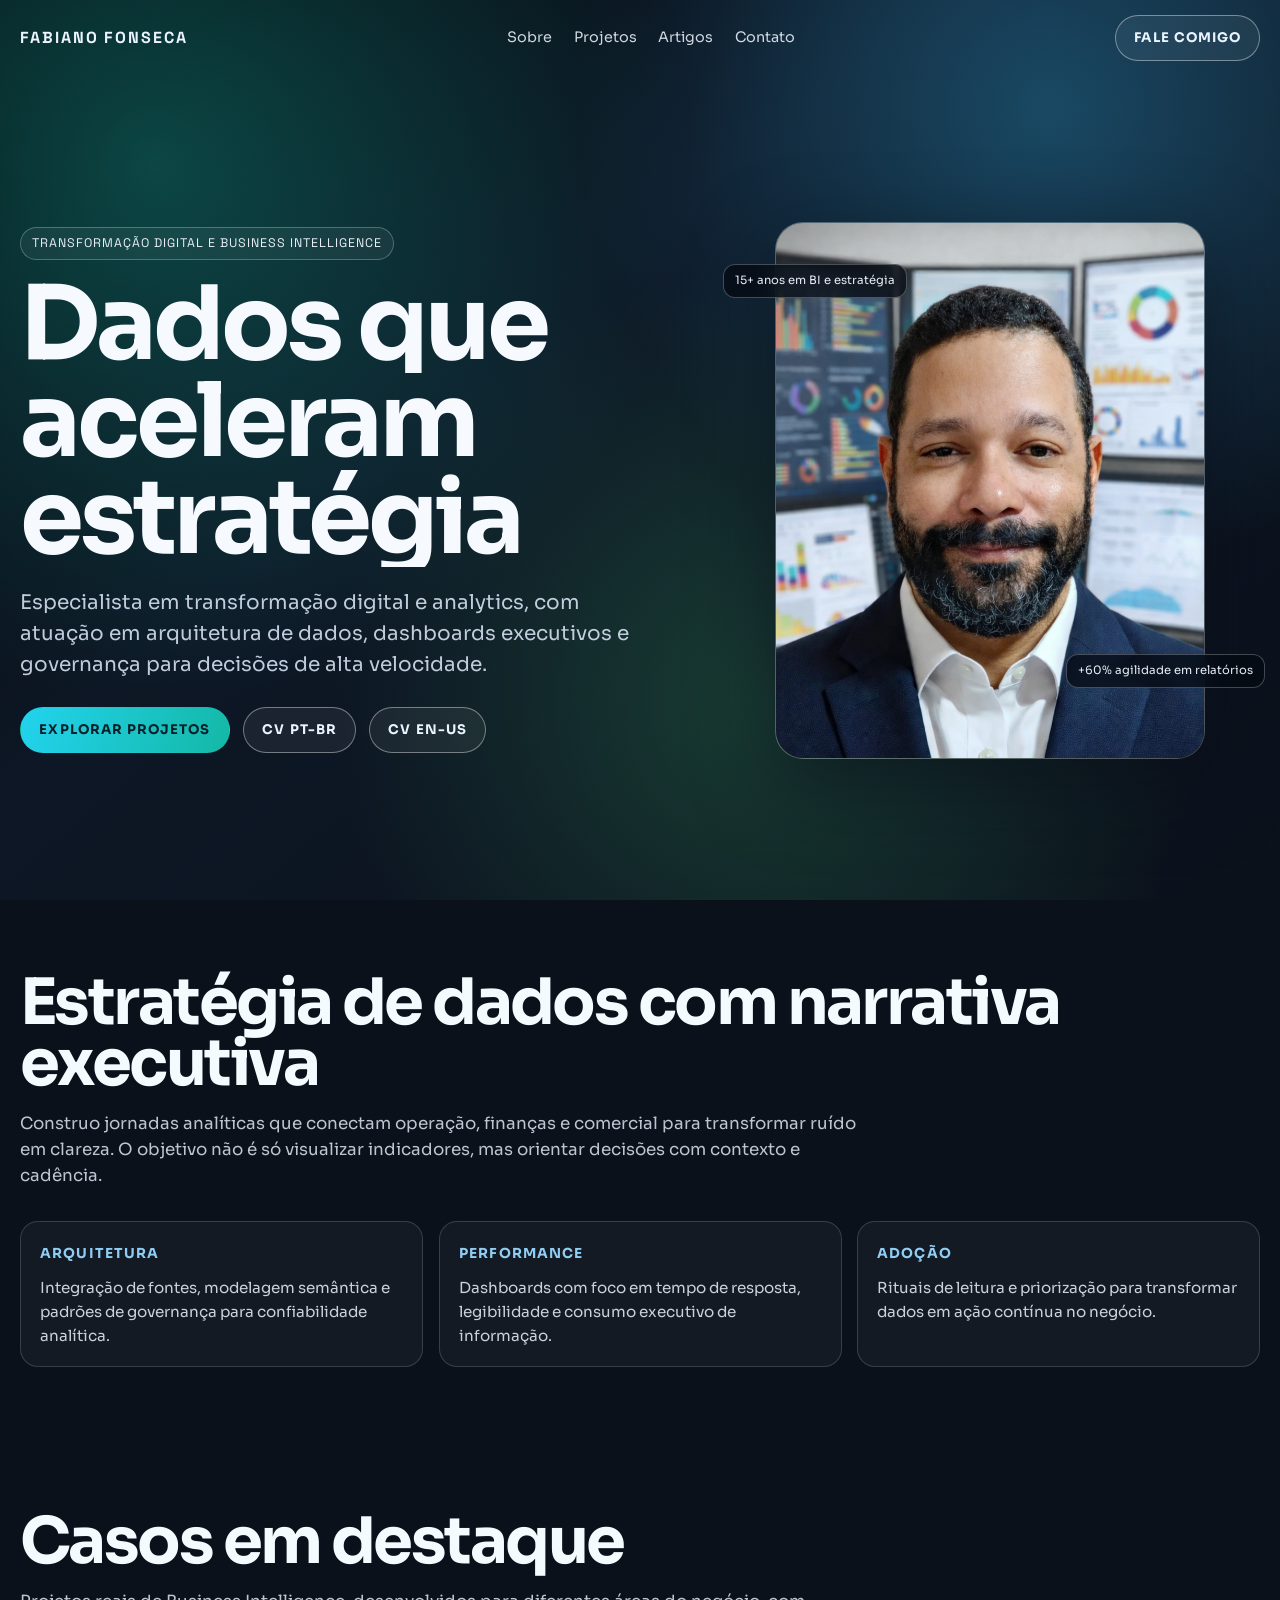
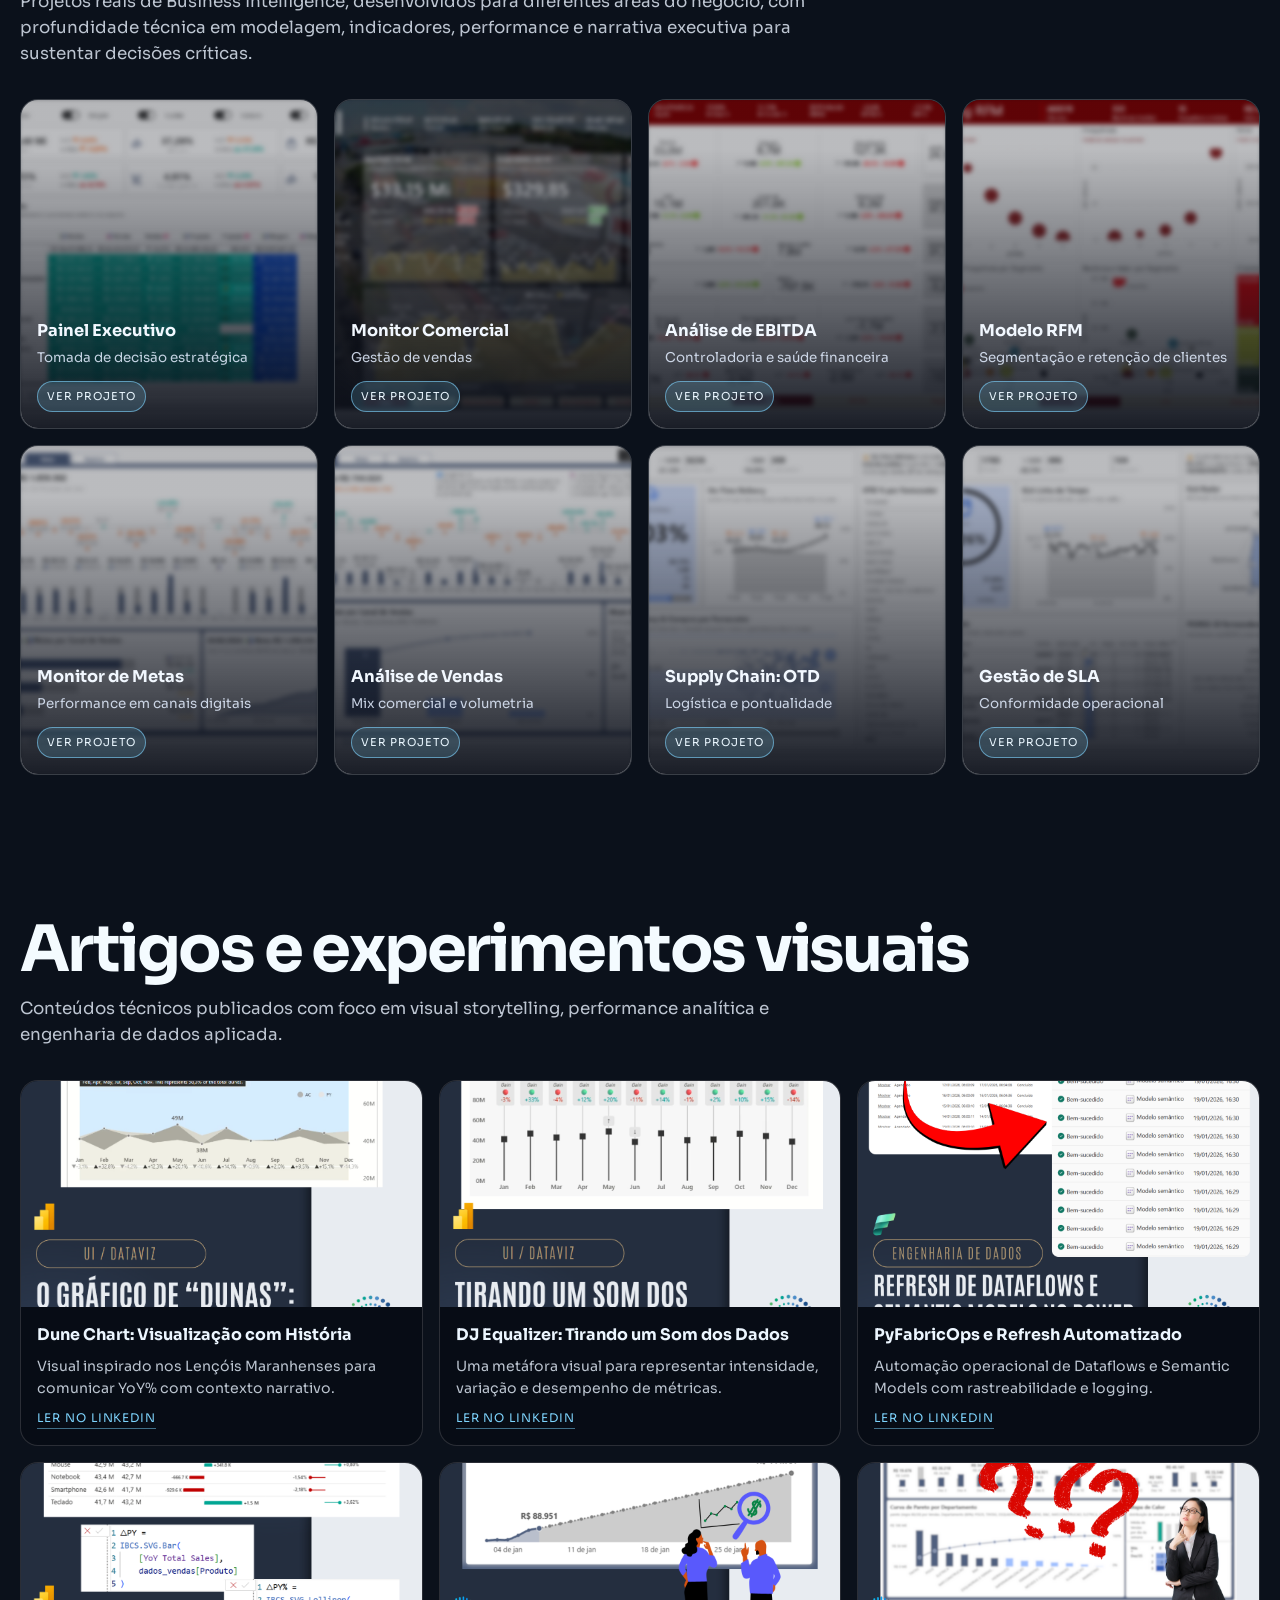
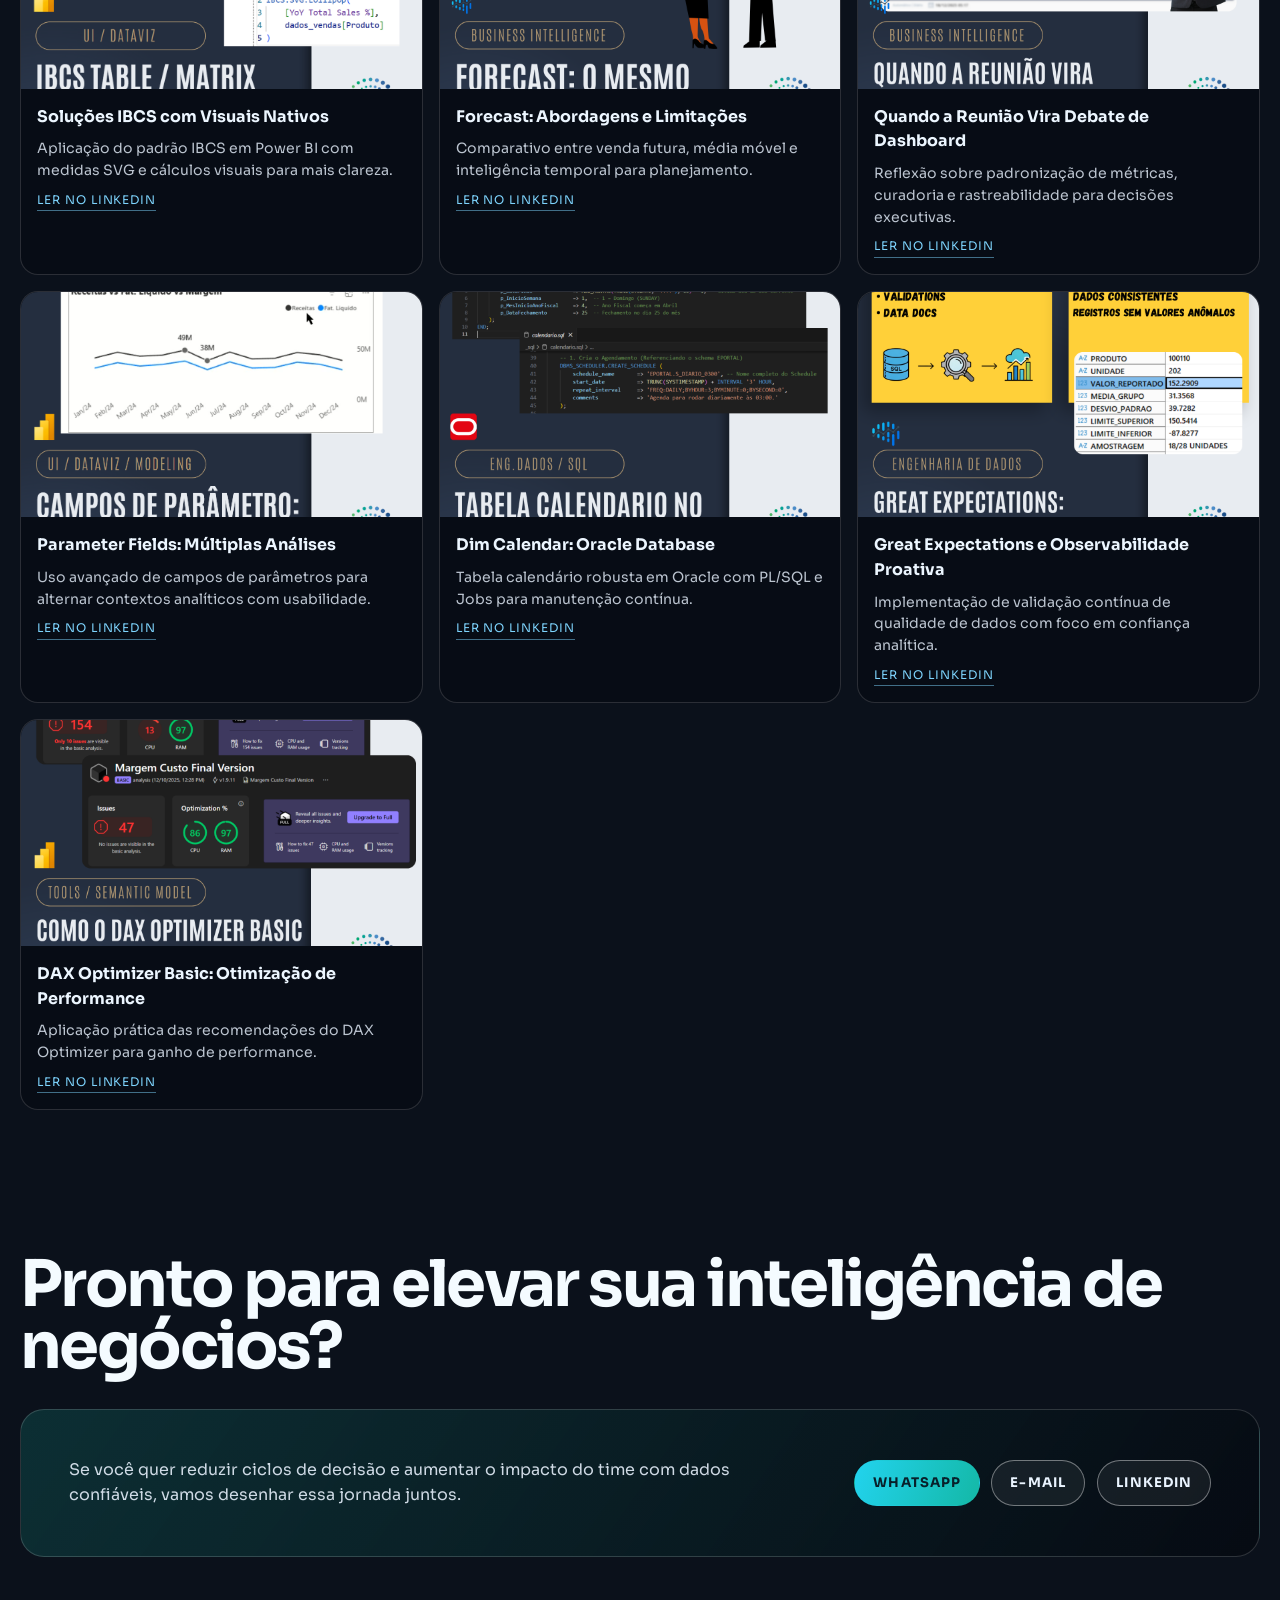
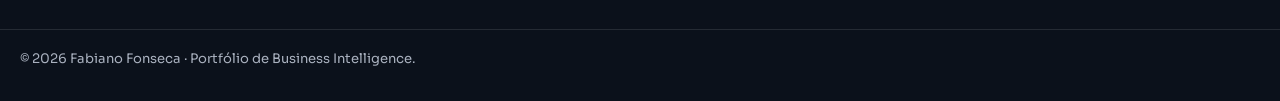
==== commit e1d747fc: "chore: removendo alterações desnecessárias no código 🧹" ====
--- a/index.html
+++ b/index.html
@@ -1,308 +1,636 @@
 <!DOCTYPE html>
-<html lang="pt-br">
+<html lang="pt-BR">
 <head>
     <meta charset="UTF-8">
     <meta name="viewport" content="width=device-width, initial-scale=1.0">
-    <meta name="description" content="Portfólio de Business Intelligence - Fabiano Fonseca. Especialista em Transformação Digital e Power BI.">
-    <title>Fabiano Fonseca | Consultor de Business Intelligence</title>
-    <style>
+    <meta name="description" content="Fabiano Fonseca - Portfólio de Business Intelligence">
+    <title>Fabiano Fonseca | BI Experience</title>
+    <link rel="preconnect" href="https://fonts.googleapis.com">
+    <link rel="preconnect" href="https://fonts.gstatic.com" crossorigin>
+    <link href="https://fonts.googleapis.com/css2?family=Space+Grotesk:wght@400;500;700&family=Sora:wght@300;400;600;700;800&display=swap" rel="stylesheet">
+<style>
         :root {
-            --graphite: #353535;
-            --stormy-teal: #3c6e71;
-            --white: #ffffff;
-            --alabaster-grey: #d9d9d9;
-            --yale-blue: #284b63;
-            --transition: all 0.3s cubic-bezier(0.4, 0, 0.2, 1);
-        }
-
-        /* Reset e Base */
-        * { margin: 0; padding: 0; box-sizing: border-box; }
-        html { scroll-behavior: smooth; }
+            --night: #0b111b;
+            --ink: #111827;
+            --mist: #f6f8fc;
+            --cyan: #38bdf8;
+            --teal: #14b8a6;
+            --glow: #4ade80;
+            --violet: #7dd3fc;
+            --line: rgba(255, 255, 255, 0.16);
+            --glass: rgba(255, 255, 255, 0.08);
+            --max-width: 1240px;
+            --ease-out: cubic-bezier(0.22, 1, 0.36, 1);
+        }
+
+        * {
+            margin: 0;
+            padding: 0;
+            box-sizing: border-box;
+        }
+
+        html,
         body {
-            font-family: 'Segoe UI', Roboto, Helvetica, Arial, sans-serif;
-            line-height: 1.6;
-            color: var(--graphite);
-            background-color: var(--white);
-            overflow-x: hidden;
-        }
-
-        body.modal-open {
+            max-width: 100%;
+            overflow-x: clip;
+            background: var(--night);
+            color: #e8eef7;
+        }
+
+        body {
+            font-family: 'Sora', 'Segoe UI', sans-serif;
+            line-height: 1.55;
+            min-height: 100dvh;
+        }
+
+        a {
+            color: inherit;
+            text-decoration: none;
+        }
+
+        img {
+            display: block;
+            max-width: 100%;
+        }
+
+        .container {
+            width: min(100% - 2rem, var(--max-width));
+            margin-inline: auto;
+        }
+
+        .sr-only {
+            position: absolute;
+            width: 1px;
+            height: 1px;
+            margin: -1px;
+            border: 0;
+            padding: 0;
+            white-space: nowrap;
+            clip-path: inset(100%);
+            clip: rect(0 0 0 0);
             overflow: hidden;
-            padding-right: var(--scrollbar-compensation, 0px);
-        }
-
-        h1, h2, h3 { color: var(--yale-blue); line-height: 1.2; }
-        a { text-decoration: none; color: inherit; transition: var(--transition); }
-        .container { max-width: 1200px; margin: 0 auto; padding: 15px 25px; }
-
-        /* Espaçamento entre Blocos */
-        section { padding: 120px 0; }
-
-        /* Acessibilidade - Foco */
-        :focus { outline: 3px solid var(--stormy-teal); outline-offset: 4px; }
-
-        /* Header */
-        header {
-            background-color: rgba(255, 255, 255, 0.95);
-            backdrop-filter: blur(10px);
-            box-shadow: 0 2px 10px rgba(0,0,0,0.05);
+        }
+
+        .grain {
             position: fixed;
+            inset: 0;
+            pointer-events: none;
+            z-index: 2;
+            opacity: 0.035;
+            background-image: radial-gradient(circle at 20% 20%, rgba(255, 255, 255, 0.35) 0 1px, transparent 1px),
+                radial-gradient(circle at 80% 40%, rgba(255, 255, 255, 0.25) 0 1px, transparent 1px),
+                radial-gradient(circle at 40% 70%, rgba(255, 255, 255, 0.2) 0 1px, transparent 1px);
+            background-size: 180px 180px, 240px 240px, 220px 220px;
+            mix-blend-mode: overlay;
+        }
+
+        .background-aurora {
+            position: fixed;
+            inset: 0;
+            z-index: 0;
+            pointer-events: none;
+            background:
+                radial-gradient(circle at 12% 18%, rgba(20, 184, 166, 0.34), transparent 40%),
+                radial-gradient(circle at 82% 12%, rgba(56, 189, 248, 0.3), transparent 36%),
+                radial-gradient(circle at 60% 78%, rgba(74, 222, 128, 0.2), transparent 42%),
+                linear-gradient(140deg, #06090f 10%, #0d1725 40%, #0b111b 100%);
+        }
+
+        #preloader {
+            position: fixed;
+            inset: 0;
+            display: grid;
+            place-items: center;
+            z-index: 2000;
+            background: #04070d;
+            color: white;
+            transition: opacity 0.7s var(--ease-out), visibility 0.7s var(--ease-out);
+        }
+
+        #preloader::before,
+        #preloader::after {
+            content: "";
+            position: absolute;
+            top: 0;
+            width: 50%;
+            height: 100%;
+            background: linear-gradient(180deg, #0f1726, #05080f);
+            transition: transform 0.9s var(--ease-out);
+        }
+
+        #preloader::before {
+            left: 0;
+            border-right: 1px solid rgba(255, 255, 255, 0.1);
+        }
+
+        #preloader::after {
+            right: 0;
+            border-left: 1px solid rgba(255, 255, 255, 0.1);
+        }
+
+        #preloader .loader-copy {
+            position: relative;
+            z-index: 1;
+            font-family: 'Space Grotesk', monospace;
+            font-size: clamp(1rem, 2.5vw, 1.4rem);
+            letter-spacing: 0.2em;
+            text-transform: uppercase;
+            display: inline-flex;
+            gap: 0.15em;
+        }
+
+        #preloader.hide {
+            opacity: 0;
+            visibility: hidden;
+        }
+
+        #preloader.hide::before {
+            transform: translateX(-100%);
+        }
+
+        #preloader.hide::after {
+            transform: translateX(100%);
+        }
+
+        .cursor {
+            position: fixed;
+            width: 18px;
+            height: 18px;
+            border: 1px solid rgba(255, 255, 255, 0.7);
+            border-radius: 50%;
+            pointer-events: none;
+            transform: translate(-50%, -50%);
+            z-index: 2100;
+            mix-blend-mode: difference;
+            opacity: 0;
+            transition: width 0.2s ease, height 0.2s ease, opacity 0.2s ease;
+        }
+
+        .cursor.active {
+            opacity: 1;
+        }
+
+        .cursor.expand {
+            width: 42px;
+            height: 42px;
+        }
+
+        .site-header {
+            position: fixed;
+            top: 0;
+            left: 0;
             width: 100%;
+            z-index: 1000;
+            padding: 0.95rem 0;
+            transition: transform 0.45s var(--ease-out), background-color 0.45s var(--ease-out), border-color 0.45s var(--ease-out);
+            border-bottom: 1px solid transparent;
+            transform: translateY(0);
+        }
+
+        .site-header.scrolled {
+            background-color: rgba(6, 10, 18, 0.78);
+            backdrop-filter: blur(12px);
+            border-color: rgba(255, 255, 255, 0.08);
+        }
+
+        .site-header.is-hidden {
+            transform: translateY(-100%);
+        }
+
+        .nav-shell {
+            display: flex;
+            align-items: center;
+            justify-content: space-between;
+            gap: 1rem;
+        }
+
+        .brand {
+            font-family: 'Space Grotesk', sans-serif;
+            font-size: 1rem;
+            font-weight: 700;
+            letter-spacing: 0.12em;
+            text-transform: uppercase;
+            color: #ecf5ff;
+        }
+
+        .nav-links {
+            display: flex;
+            gap: 1.35rem;
+            list-style: none;
+        }
+
+        .nav-item {
+            position: relative;
+            padding: 0.4rem 0;
+            font-size: 0.9rem;
+            color: rgba(240, 246, 255, 0.86);
+        }
+
+        .nav-item::after {
+            content: "";
+            position: absolute;
+            left: 0;
+            bottom: -0.1rem;
+            width: 100%;
+            height: 1px;
+            background: linear-gradient(90deg, var(--cyan), var(--teal));
+            transform: scaleX(0);
+            transform-origin: left;
+            transition: transform 0.3s var(--ease-out);
+        }
+
+        .nav-item:hover::after,
+        .nav-item:focus-visible::after {
+            transform: scaleX(1);
+        }
+
+        .nav-tooltip {
+            position: fixed;
             top: 0;
-            z-index: 1000;
-        }
-
-        nav {
+            left: 0;
+            width: min(320px, calc(100vw - 2rem));
+            border: 1px solid rgba(255, 255, 255, 0.16);
+            border-radius: 16px;
+            background: rgba(6, 10, 18, 0.9);
+            backdrop-filter: blur(12px);
+            opacity: 0;
+            transform: translate3d(14px, 18px, 0) scale(0.98);
+            pointer-events: none;
+            transition: opacity 0.28s var(--ease-out), transform 0.28s var(--ease-out);
+            z-index: 1200;
+            padding: 0.8rem 0.9rem;
+        }
+
+        .nav-tooltip.show {
+            opacity: 1;
+            transform: translate3d(18px, 24px, 0) scale(1);
+        }
+
+        .nav-tooltip p {
+            font-size: 0.86rem;
+            color: #e7f0ff;
+            line-height: 1.45;
+        }
+
+        .hero {
+            position: relative;
+            min-height: 100dvh;
+            display: grid;
+            align-items: center;
+            padding: min(20vh, 9rem) 0 4rem;
+            z-index: 1;
+        }
+
+        .hero-grid {
+            display: grid;
+            grid-template-columns: 1.2fr 1fr;
+            align-items: center;
+            gap: clamp(1.4rem, 4vw, 4rem);
+        }
+
+        .hero-eyebrow {
+            display: inline-flex;
+            align-items: center;
+            gap: 0.45rem;
+            padding: 0.35rem 0.7rem;
+            border-radius: 999px;
+            border: 1px solid rgba(255, 255, 255, 0.25);
+            background: rgba(255, 255, 255, 0.05);
+            font-family: 'Space Grotesk', sans-serif;
+            letter-spacing: 0.08em;
+            font-size: 0.78rem;
+            text-transform: uppercase;
+            margin-bottom: 1rem;
+        }
+
+        .hero-title {
+            font-size: clamp(2.4rem, 8vw, 7rem);
+            line-height: 0.95;
+            letter-spacing: -0.04em;
+            color: #f6faff;
+            margin-bottom: 1.2rem;
+            max-width: 13ch;
+        }
+
+        .hero-title .line {
+            display: block;
+            overflow: hidden;
+        }
+
+        .hero-lead {
+            font-size: clamp(1rem, 1.6vw, 1.26rem);
+            color: rgba(228, 237, 255, 0.84);
+            max-width: 58ch;
+        }
+
+        .hero-actions {
             display: flex;
-            justify-content: space-between;
-            align-items: center;
-            height: 80px;
-        }
-
-        .logo { font-weight: 700; font-size: 1.3rem; color: var(--yale-blue); letter-spacing: -0.5px; }
-        .nav-links { display: flex; gap: 40px; }
-        .nav-links a:hover { color: var(--stormy-teal); }
-
-        /* Hero Section */
-        .hero {
-            background: linear-gradient(135deg, var(--yale-blue) 0%, #1a3242 100%);
-            color: var(--white);
-            padding: 120px 0 40px;
-            text-align: center;
-        }
-
-        .avatar-container {
-            width: 200px;
-            height: 200px;
-            border-radius: 50%;
-            border: 6px solid var(--stormy-teal);
-            overflow: hidden;
-            margin: 0 auto 30px;
-            background-color: var(--white);
-            box-shadow: 0 10px 30px rgba(0,0,0,0.3);
-        }
-
-        .avatar-container img { width: 100%; height: 100%; object-fit: cover; }
-        .hero h1 { color: var(--white); font-size: 3rem; margin-bottom: 15px; }
-        .hero p { font-size: 1.25rem; color: var(--alabaster-grey); max-width: 700px; margin: 0 auto; }
-        .hero-actions {
-            margin-top: 28px;
-            display: flex;
-            flex-direction: column;
-            align-items: center;
-            justify-content: center;
-            gap: 10px;
-        }
-        .hero-cv-label {
-            text-align: center;
-            color: var(--alabaster-grey);
-            font-style: italic;
-            font-size: 1rem !important;
-            margin: 0;
-        }
-        .hero-cv-links {
-            display: flex;
-            justify-content: center;
-            align-items: center;
-            gap: 14px;
             flex-wrap: wrap;
-        }
-        .hero-cv-link {
+            gap: 0.8rem;
+            margin-top: 1.7rem;
+        }
+
+        .btn {
             display: inline-flex;
             align-items: center;
             justify-content: center;
-            gap: 8px;
-            padding: 10px 18px;
+            gap: 0.5rem;
             border-radius: 999px;
-            font-size: 0.88rem;
+            padding: 0.72rem 1.15rem;
+            font-size: 0.83rem;
             font-weight: 700;
-            letter-spacing: 0.02em;
-            /* text-transform: uppercase; */
-            border: 1px solid rgba(255, 255, 255, 0.6);
-            color: var(--white);
-            background: rgba(255, 255, 255, 0.08);
-            backdrop-filter: blur(4px);
-            -webkit-backdrop-filter: blur(4px);
-        }
-        .hero-cv-link:hover,
-        .hero-cv-link:focus {
-            background: rgba(255, 255, 255, 0.2);
-            border-color: rgba(255, 255, 255, 0.9);
-        }
-
-        /* Seção Sobre */
-        .section-title { font-size: 2.2rem; margin-bottom: 50px; position: relative; padding-bottom: 15px; }
-        .section-title::after { content: ''; position: absolute; bottom: 0; left: 0; width: 80px; height: 4px; background-color: var(--stormy-teal); }
-        .about-text p { margin-bottom: 25px; font-size: 1.15rem; color: var(--graphite); text-align: justify; }
-        .highlight-box {
-            background-color: #f4f7f8;
-            border-left: 6px solid var(--yale-blue);
-            padding: 40px;
-            margin: 40px 0;
-            font-style: italic;
-            font-size: 1.3rem;
-            color: var(--yale-blue);
-        }
-
-        /* Portfolio Grid */
-        .portfolio { background-color: #fcfcfc; }
-        .portfolio-grid { display: grid; gap: 30px; margin-top: 50px; }
-
-        .articles {
-            background: linear-gradient(180deg, #ffffff 0%, #f4f7f8 100%);
-        }
-
-        .articles-intro {
-            max-width: 760px;
-            color: var(--graphite);
-            margin-top: -20px;
-        }
-
-        .articles-grid {
+            letter-spacing: 0.08em;
+            text-transform: uppercase;
+            border: 1px solid transparent;
+            will-change: transform;
+            transform: translate3d(0, 0, 0);
+        }
+
+        .btn.primary {
+            background: linear-gradient(110deg, #22d3ee, #14b8a6);
+            color: #08202a;
+        }
+
+        .btn.secondary {
+            border-color: rgba(255, 255, 255, 0.4);
+            background: rgba(255, 255, 255, 0.06);
+            color: #eaf4ff;
+        }
+
+        .hero-visual {
+            position: relative;
+            width: min(430px, 92%);
+            margin-inline: auto;
+        }
+
+        .avatar-orb {
+            border-radius: 28px;
+            overflow: hidden;
+            border: 1px solid rgba(255, 255, 255, 0.2);
+            background: linear-gradient(130deg, rgba(255, 255, 255, 0.15), rgba(255, 255, 255, 0.04));
+            box-shadow: 0 24px 80px rgba(10, 14, 25, 0.6);
+            backdrop-filter: blur(8px);
+        }
+
+        .avatar-orb img {
+            aspect-ratio: 4 / 5;
+            object-fit: cover;
+            width: 100%;
+        }
+
+        .floating-chip {
+            position: absolute;
+            padding: 0.45rem 0.7rem;
+            border-radius: 12px;
+            font-size: 0.72rem;
+            border: 1px solid rgba(255, 255, 255, 0.25);
+            background: rgba(5, 10, 18, 0.75);
+            backdrop-filter: blur(10px);
+            transform: translate3d(0, 0, 0);
+            will-change: transform;
+        }
+
+        .chip-1 { top: 8%; left: -12%; }
+        .chip-2 { right: -14%; bottom: 13%; }
+
+        .section {
+            position: relative;
+            z-index: 1;
+            padding: clamp(4.2rem, 8vh, 8rem) 0;
+        }
+
+        .section h2 {
+            font-size: clamp(2rem, 5vw, 4rem);
+            letter-spacing: -0.04em;
+            line-height: 0.96;
+            color: #f4fbff;
+        }
+
+        .section-intro {
+            margin-top: 1rem;
+            max-width: 70ch;
+            color: rgba(234, 242, 255, 0.8);
+            font-size: 1.05rem;
+        }
+
+        .pillars {
             display: grid;
-            gap: 24px;
-            margin-top: 40px;
-            grid-template-columns: 1fr;
-        }
-
-        .article-card {
+            grid-template-columns: repeat(3, 1fr);
+            gap: 1rem;
+            margin-top: 2rem;
+        }
+
+        .pillar {
+            border: 1px solid rgba(255, 255, 255, 0.16);
+            border-radius: 18px;
+            padding: 1.2rem;
+            background: rgba(255, 255, 255, 0.04);
+            backdrop-filter: blur(5px);
+            transform: translate3d(0, 0, 0);
+            will-change: transform;
+        }
+
+        .pillar strong {
+            font-size: 0.86rem;
+            text-transform: uppercase;
+            letter-spacing: 0.08em;
+            color: #90cdf4;
+        }
+
+        .pillar p {
+            margin-top: 0.65rem;
+            color: rgba(237, 245, 255, 0.84);
+            font-size: 0.95rem;
+        }
+
+        .project-grid {
+            margin-top: 2rem;
+            display: grid;
+            grid-template-columns: repeat(4, minmax(0, 1fr));
+            gap: 1rem;
+        }
+
+        .project-card {
+            position: relative;
+            border-radius: 18px;
+            overflow: hidden;
+            border: 1px solid rgba(255, 255, 255, 0.16);
+            background: rgba(255, 255, 255, 0.04);
+            min-height: 330px;
+            cursor: pointer;
+            transition: transform 0.35s var(--ease-out), border-color 0.35s var(--ease-out);
+            transform: translate3d(0, 0, 0);
+        }
+
+        .project-card:hover,
+        .project-card:focus-visible {
+            transform: translateY(-5px);
+            border-color: rgba(125, 211, 252, 0.55);
+        }
+
+        .project-img {
+            width: 100%;
+            height: 100%;
+            object-fit: cover;
+            filter: blur(2.5px);
+            transform: translate3d(0, 0, 0) scale(1.02);
+            transition: filter 0.35s var(--ease-out), transform 0.35s var(--ease-out);
+        }
+
+        .project-card:hover .project-img,
+        .project-card:focus-within .project-img,
+        .project-card:focus-visible .project-img {
+            filter: blur(0);
+            transform: translate3d(0, 0, 0) scale(1.06);
+        }
+
+        .project-overlay {
+            position: absolute;
+            inset: 0;
             display: flex;
             flex-direction: column;
-            background: var(--white);
-            border: 1px solid var(--alabaster-grey);
-            border-radius: 12px;
+            justify-content: flex-end;
+            align-items: flex-start;
+            padding: 1rem;
+            background: linear-gradient(180deg, rgba(8, 12, 22, 0.28) 15%, rgba(8, 12, 22, 0.92) 100%);
+            z-index: 1;
+        }
+
+        .project-overlay h3 {
+            font-size: 1.02rem;
+            color: #f2f8ff;
+        }
+
+        .project-overlay p {
+            font-size: 0.84rem;
+            color: rgba(227, 238, 255, 0.86);
+            margin-top: 0.3rem;
+        }
+
+        .btn-trigger {
+            margin-top: 0.75rem;
+            font-size: 0.68rem;
+            letter-spacing: 0.09em;
+            text-transform: uppercase;
+            padding: 0.38rem 0.58rem;
+            border-radius: 999px;
+            border: 1px solid rgba(125, 211, 252, 0.6);
+            background: rgba(125, 211, 252, 0.17);
+            color: #eaf7ff;
+        }
+
+        .articles-grid {
+            margin-top: 2rem;
+            display: grid;
+            grid-template-columns: repeat(3, minmax(0, 1fr));
+            gap: 1rem;
+        }
+
+        .article {
+            border-radius: 18px;
             overflow: hidden;
-            box-shadow: 0 12px 24px rgba(40, 75, 99, 0.08);
-            transition: var(--transition);
-        }
-
-        .article-card:hover,
-        .article-card:focus-within {
-            transform: translateY(-4px);
-            box-shadow: 0 16px 28px rgba(40, 75, 99, 0.14);
-        }
-
-        .article-image {
+            border: 1px solid rgba(255, 255, 255, 0.14);
+            background: rgba(6, 10, 18, 0.55);
+            transform-style: preserve-3d;
+            transition: transform 0.4s var(--ease-out), border-color 0.4s var(--ease-out);
+        }
+
+        .article:hover,
+        .article:focus-within {
+            transform: translateY(-6px) rotateX(4deg);
+            border-color: rgba(125, 211, 252, 0.52);
+        }
+
+        .article img {
+            aspect-ratio: 16 / 9;
+            object-fit: cover;
             width: 100%;
-            height: 220px;
-            object-fit: cover;
         }
 
         .article-content {
-            padding: 22px;
-            display: flex;
-            flex-direction: column;
-            gap: 12px;
-            flex: 1;
+            padding: 1rem;
+            display: grid;
+            gap: 0.55rem;
         }
 
         .article-content h3 {
-            font-size: 1.25rem;
-            color: var(--yale-blue);
+            font-size: 1rem;
+            color: #ecf6ff;
         }
 
         .article-content p {
-            color: var(--graphite);
-            font-size: 0.98rem;
-        }
-
-        .article-tags {
+            font-size: 0.88rem;
+            color: rgba(233, 242, 255, 0.8);
+        }
+
+        .article-content a {
+            display: inline-flex;
+            width: fit-content;
+            font-size: 0.74rem;
+            letter-spacing: 0.08em;
+            text-transform: uppercase;
+            color: #7dd3fc;
+            border-bottom: 1px solid rgba(125, 211, 252, 0.5);
+            padding-bottom: 0.08rem;
+        }
+
+        .contact-shell {
+            margin-top: 2rem;
+            border-radius: 24px;
+            border: 1px solid rgba(255, 255, 255, 0.16);
+            background: linear-gradient(125deg, rgba(20, 184, 166, 0.18), rgba(6, 10, 18, 0.88));
+            padding: clamp(1.5rem, 4vw, 3rem);
             display: flex;
             flex-wrap: wrap;
-            gap: 8px;
-            margin-top: 4px;
-        }
-
-        .article-tag {
-            background: #edf2f4;
-            color: var(--yale-blue);
-            padding: 4px 10px;
-            border-radius: 999px;
-            font-size: 0.75rem;
-            font-weight: 600;
-        }
-
-        .article-link {
-            margin-top: auto;
-            display: inline-flex;
+            gap: 1rem;
             align-items: center;
-            justify-content: center;
-            align-self: flex-start;
-            background: var(--yale-blue);
-            color: var(--white);
-            padding: 10px 16px;
-            border-radius: 6px;
-            font-size: 0.85rem;
-            font-weight: 700;
-            text-transform: uppercase;
-            letter-spacing: 0.03em;
-        }
-
-        .article-link:hover,
-        .article-link:focus {
-            background: var(--stormy-teal);
-        }
-
-        /* Grid Responsivo */
-        @media (min-width: 320px) { .portfolio-grid { grid-template-columns: 1fr; } }
-        @media (min-width: 768px) { .portfolio-grid { grid-template-columns: repeat(2, 1fr); } }
-        @media (min-width: 1200px) { .portfolio-grid { grid-template-columns: repeat(4, 1fr); } }
-
-        .project-card {
-            position: relative;
-            background: var(--white);
-            border-radius: 12px;
-            overflow: hidden;
-            height: 380px;
-            box-shadow: 0 10px 20px rgba(0,0,0,0.05);
-            cursor: pointer;
-            border: 1px solid var(--alabaster-grey);
-        }
-
-        .project-img { width: 100%; height: 100%; object-fit: cover; filter: blur(2px); transition: var(--transition); }
-        .project-overlay {
-            position: absolute;
-            top: 0; left: 0; width: 100%; height: 100%;
-            background: linear-gradient(180deg, rgba(40, 75, 99, 0.25) 20%, rgba(40, 75, 99, 0.92) 100%);
-            display: flex; flex-direction: column; justify-content: flex-end; align-items: flex-start;
-            padding: 24px; text-align: left; opacity: 1; transition: var(--transition);
-            z-index: 2;
-        }
-
-        .project-card:hover .project-img,
-        .project-card:focus-within .project-img { filter: blur(0); transform: scale(1.04); }
-        .project-card:hover .project-overlay,
-        .project-card:focus-within .project-overlay { background: linear-gradient(180deg, rgba(40, 75, 99, 0.2) 15%, rgba(40, 75, 99, 0.88) 100%); }
-
-        .project-overlay h3 { color: var(--white); font-size: 1.2rem; margin-bottom: 8px; }
-        .project-overlay p { font-size: 0.95rem; color: var(--alabaster-grey); margin-bottom: 16px; }
-        .btn-trigger { padding: 10px 25px; background: var(--stormy-teal); color: var(--white); border-radius: 4px; font-weight: 600; text-transform: uppercase; font-size: 0.85rem; }
-
-        /* Estilização da Dialog (Modal) */
+            justify-content: space-between;
+        }
+
+        .contact-shell p {
+            max-width: 58ch;
+            color: rgba(235, 244, 255, 0.88);
+        }
+
+        .contact-links {
+            display: flex;
+            flex-wrap: wrap;
+            gap: 0.7rem;
+        }
+
         dialog {
             border: none;
-            border-radius: 16px;
+            width: min(980px, 92vw);
+            border-radius: 18px;
             padding: 0;
-            max-width: 66vw;
-            width: 100%;
-            box-shadow: 0 25px 50px -12px rgba(0, 0, 0, 0.5);
+            color: #eaf4ff;
+            background: #0b1320;
+            box-shadow: 0 30px 80px rgba(0, 0, 0, 0.56);
+            margin: auto;
+        }
+
+        dialog::backdrop {
+            background: rgba(2, 7, 14, 0.84);
+            backdrop-filter: blur(5px);
+        }
+
+        .modal-content {
+            position: relative;
+            display: grid;
+            grid-template-columns: 1.08fr 1fr;
+            max-height: 88vh;
             overflow: hidden;
-            margin: auto;
-        }
-
-        dialog::backdrop { background: rgba(0, 0, 0, 0.85); backdrop-filter: blur(5px); }
-
-        .modal-content { display: flex; flex-direction: column; background: var(--white); max-height: 90vh; }
+        }
+
         .modal-img-container {
-            width: 100%;
-            height: 50vh;
-            background: #eee;
             position: relative;
+            min-height: 320px;
             --logo-mask-left: 16px;
             --logo-mask-top: 10px;
             --logo-mask-width: 154px;
             --logo-mask-height: 36px;
         }
+
         .modal-img-container::before {
             content: '';
             position: absolute;
@@ -311,125 +639,246 @@
             width: var(--logo-mask-width);
             height: var(--logo-mask-height);
             border-radius: 10px;
-            background: rgba(255, 255, 255, 0.16);
+            background: rgba(255, 255, 255, 0.17);
             backdrop-filter: blur(16px);
             -webkit-backdrop-filter: blur(16px);
             z-index: 2;
             pointer-events: none;
         }
-        .modal-img-container img { max-width: 100%; max-height: 100%; width: 100%; height: 100%; object-fit: contain; }
-        .modal-info { padding: 40px; overflow-y: auto; }
-        .modal-header { margin-bottom: 20px; }
-        .modal-tags { display: flex; flex-wrap: wrap; gap: 8px; margin: 15px 0; }
-        .tag { background: #edf2f4; color: var(--yale-blue); padding: 4px 12px; border-radius: 4px; font-size: 0.75rem; font-weight: 600; }
-        .modal-hashtags { color: var(--stormy-teal); font-weight: 600; font-size: 0.9rem; margin-top: 20px; display: block; }
-        .close-modal { position: absolute; top: 20px; right: 20px; background: var(--white); border: none; width: 40px; height: 40px; border-radius: 50%; cursor: pointer; font-size: 1.5rem; display: flex; align-items: center; justify-content: center; z-index: 10; transition: var(--transition); }
-        .close-modal:hover { background: var(--alabaster-grey); transform: rotate(90deg); }
-
-        /* Seção Contato */
-        .contact { text-align: center; background-color: var(--white); }
-        .contact-buttons { display: flex; justify-content: center; gap: 25px; flex-wrap: wrap; margin-top: 60px; }
-        .contact-btn {
-            display: flex; align-items: center; gap: 15px;
-            padding: 20px 40px; background-color: var(--yale-blue); color: var(--white);
-            border-radius: 8px; font-weight: 600; font-size: 1.1rem; box-shadow: 0 4px 15px rgba(40, 75, 99, 0.2);
-        }
-        .contact-btn:hover { background-color: var(--stormy-teal); transform: translateY(-5px); box-shadow: 0 8px 25px rgba(60, 110, 113, 0.3); }
-        .contact-btn svg { width: 28px; height: 28px; fill: currentColor; }
-
-        /* Footer */
-        footer { background-color: var(--graphite); color: var(--white); padding: 60px 0; text-align: center; }
-        .footer-line { border-top: 1px solid rgba(255,255,255,0.1); margin-top: 30px; padding-top: 30px; font-size: 0.85rem; color: var(--alabaster-grey); }
-
-        /* Responsive Fixes */
+
+        .modal-img-container img {
+            width: 100%;
+            height: 100%;
+            object-fit: contain;
+            background: #0a111d;
+        }
+
+        .modal-info {
+            padding: 1.35rem 1.35rem 1.5rem;
+            overflow-y: auto;
+            border-left: 1px solid rgba(255, 255, 255, 0.1);
+        }
+
+        .modal-info h3 {
+            font-size: 1.34rem;
+            line-height: 1.15;
+            color: #ebf8ff;
+        }
+
+        .modal-sub {
+            margin-top: 0.4rem;
+            color: rgba(151, 224, 255, 0.93);
+            font-size: 0.92rem;
+            font-weight: 600;
+        }
+
+        .modal-tags {
+            display: flex;
+            flex-wrap: wrap;
+            gap: 0.45rem;
+            margin-top: 1rem;
+        }
+
+        .tag {
+            font-size: 0.68rem;
+            letter-spacing: 0.08em;
+            text-transform: uppercase;
+            border-radius: 999px;
+            padding: 0.32rem 0.5rem;
+            background: rgba(255, 255, 255, 0.08);
+            border: 1px solid rgba(255, 255, 255, 0.2);
+        }
+
+        .modal-desc {
+            margin-top: 1rem;
+            color: rgba(228, 237, 255, 0.86);
+            font-size: 0.95rem;
+        }
+
+        .modal-hash {
+            margin-top: 0.9rem;
+            color: rgba(125, 211, 252, 0.95);
+            font-size: 0.82rem;
+            font-weight: 600;
+            display: block;
+        }
+
+        .close-modal {
+            position: absolute;
+            top: 0.75rem;
+            right: 0.75rem;
+            border: 1px solid rgba(255, 255, 255, 0.25);
+            border-radius: 999px;
+            background: rgba(4, 9, 17, 0.8);
+            color: #e8f6ff;
+            width: 34px;
+            height: 34px;
+            font-size: 1.2rem;
+            cursor: pointer;
+            z-index: 3;
+        }
+
+        footer {
+            position: relative;
+            z-index: 1;
+            border-top: 1px solid rgba(255, 255, 255, 0.11);
+            padding: 1.2rem 0 2rem;
+            color: rgba(231, 240, 255, 0.72);
+            font-size: 0.82rem;
+        }
+
         @media (max-width: 1024px) {
-            dialog { max-width: 90vw; }
-            .hero h1 { font-size: 2.2rem; }
-            section { padding: 80px 0; }
-        }
-
-        @media (min-width: 768px) {
-            .articles-grid { grid-template-columns: repeat(2, 1fr); }
-        }
-
-        @media (min-width: 1200px) {
-            .articles-grid { grid-template-columns: repeat(3, 1fr); }
-        }
-
-        @media (max-width: 600px) {
-            .nav-links { display: none; }
-            .modal-info { padding: 25px; }
-            .contact-btn { width: 100%; justify-content: center; }
+            .hero-grid,
+            .pillars {
+                grid-template-columns: 1fr;
+            }
+
+            .project-grid,
+            .articles-grid {
+                grid-template-columns: repeat(2, minmax(0, 1fr));
+            }
+
+            .hero {
+                padding-top: 6.8rem;
+            }
+
+            .hero-visual {
+                order: -1;
+            }
+
+            .chip-1,
+            .chip-2 {
+                position: static;
+                margin-top: 0.65rem;
+                display: inline-flex;
+            }
+
+            .modal-content {
+                grid-template-columns: 1fr;
+            }
+
+            .modal-info {
+                border-left: none;
+                border-top: 1px solid rgba(255, 255, 255, 0.1);
+            }
+        }
+
+        @media (max-width: 720px) {
+            .nav-links {
+                display: none;
+            }
+
+            .nav-tooltip {
+                display: none;
+            }
+
+            .project-grid,
+            .articles-grid {
+                grid-template-columns: 1fr;
+            }
         }
 
         @media (prefers-reduced-motion: reduce) {
-            * {
+            html:focus-within {
+                scroll-behavior: auto;
+            }
+
+            *,
+            *::before,
+            *::after {
                 animation-duration: 0.01ms !important;
                 animation-iteration-count: 1 !important;
                 transition-duration: 0.01ms !important;
                 scroll-behavior: auto !important;
             }
-
-            .project-img {
-                filter: none;
-                transform: none;
-            }
         }
     </style>
 </head>
 <body>
-
-    <header role="banner">
-        <nav class="container" aria-label="Navegação principal">
-            <div class="logo">Fabiano Fonseca</div>
-            <ul class="nav-links">
-                <li><a href="#inicio">Início</a></li>
-                <li><a href="#sobre">Sobre</a></li>
-                <li><a href="#portfolio">Projetos</a></li>
-                <li><a href="#artigos">Artigos</a></li>
-                <li><a href="#contato">Contato</a></li>
-            </ul>
-        </nav>
+    <div class="background-aurora" aria-hidden="true"></div>
+    <div class="grain" aria-hidden="true"></div>
+
+    <div id="preloader" role="status" aria-live="polite">
+        <div class="loader-copy" aria-label="Carregando experiência">
+            <span>D</span><span>A</span><span>T</span><span>A</span><span> </span><span>E</span><span>X</span><span>P</span><span>E</span><span>R</span><span>I</span><span>E</span><span>N</span><span>C</span><span>E</span>
+        </div>
+    </div>
+
+    <div class="cursor" aria-hidden="true"></div>
+
+    <header class="site-header" id="siteHeader">
+        <div class="container nav-shell">
+            <a class="brand" href="#inicio">Fabiano Fonseca</a>
+            <nav aria-label="Navegação principal">
+                <ul class="nav-links">
+                    <li><a class="nav-item" href="#sobre" data-copy="Visão sobre a minha atuação em arquitetura analítica, governança e aceleração de decisões executivas.">Sobre</a></li>
+                    <li><a class="nav-item" href="#projetos" data-copy="Projetos reais de BI com entregas em finanças, comercial, supply chain, marketing e operações." >Projetos</a></li>
+                    <li><a class="nav-item" href="#artigos" data-copy="Conteúdo técnico sobre visualização, modelagem analítica, engenharia e boas práticas de dados.">Artigos</a></li>
+                    <li><a class="nav-item" href="#contato" data-copy="Canais diretos para conversar sobre transformação digital, dashboards e estratégia orientada por dados.">Contato</a></li>
+                </ul>
+            </nav>
+            <a class="btn secondary magnetic" href="#contato">fale comigo</a>
+        </div>
     </header>
 
+    <aside class="nav-tooltip" id="navTooltip" aria-hidden="true">
+        <p id="tooltipCopy">Passe pelos links para entender rapidamente o que será encontrado em cada seção.</p>
+    </aside>
+
     <main>
-        <section id="inicio" class="hero">
-            <div class="container">
-                <div class="avatar-container">
-                    <img src="assets/avatar-linkedin-2.png" alt="Foto de perfil de Fabiano Fonseca" loading="eager" decoding="async" fetchpriority="high">
+        <section class="hero" id="inicio">
+            <div class="container hero-grid">
+                <div>
+                    <span class="hero-eyebrow">transformação digital e business intelligence</span>
+                    <h1 class="hero-title" id="heroTitle">
+                        <span class="line">Dados que</span>
+                        <span class="line">aceleram</span>
+                        <span class="line">estratégia</span>
+                    </h1>
+                    <p class="hero-lead">Especialista em transformação digital e analytics, com atuação em arquitetura de dados, dashboards executivos e governança para decisões de alta velocidade.</p>
+                    <div class="hero-actions">
+                        <a class="btn primary magnetic" href="#projetos">explorar projetos</a>
+                        <a class="btn secondary magnetic" href="cv/FabianoFonsecaResume-pt-BR.pdf" target="_blank" rel="noopener noreferrer">cv pt-br</a>
+                        <a class="btn secondary magnetic" href="cv/FabianoFonsecaResume-en-US.pdf" target="_blank" rel="noopener noreferrer">cv en-us</a>
+                    </div>
                 </div>
-                <h1>Fabiano Fonseca</h1>
-                <p>Especialista em Transformação Digital e Consultor de Business Intelligence</p>
-                <div class="hero-actions" aria-label="Links do currículo">
-                    <p class="hero-cv-label">curriculum vitae</p>
-                    <div class="hero-cv-links">
-                        <a class="hero-cv-link" href="cv/FabianoFonsecaResume-pt-BR.pdf" target="_blank" rel="noopener noreferrer" aria-label="Curriculum vitae em português brasileiro">📄 pt-BR</a>
-                        <a class="hero-cv-link" href="cv/FabianoFonsecaResume-en-US.pdf" target="_blank" rel="noopener noreferrer" aria-label="Curriculum vitae em inglês">📄 en-US</a>
+                <div class="hero-visual" aria-hidden="true">
+                    <div class="avatar-orb parallax" data-speed="0.12">
+                        <img src="assets/avatar-linkedin-2.png" alt="Foto de perfil de Fabiano Fonseca" loading="eager" decoding="async" fetchpriority="high">
                     </div>
+                    <span class="floating-chip chip-1 parallax" data-speed="0.16">15+ anos em BI e estratégia</span>
+                    <span class="floating-chip chip-2 parallax" data-speed="0.2">+60% agilidade em relatórios</span>
                 </div>
             </div>
         </section>
 
-        <section id="sobre" class="container">
-            <h2 class="section-title">Sobre Minha Trajetória</h2>
-            <div class="about-text">
-                <p>Minha jornada profissional é marcada por um propósito claro: transformar dados em decisões que movem negócios. Ao longo de mais de 15 anos, enfrentei o desafio recorrente de integrar tecnologia com estratégia, e encontrei na inteligência de negócios o caminho para gerar impacto real.</p>
-                
-                <div class="highlight-box">
-                    "Na Potiguar, assumi a missão de estruturar do zero uma área de BI orientada à estratégia. O resultado? Redução de 60% no tempo de geração de relatórios executivos."
+        <section class="section" id="sobre">
+            <div class="container">
+                <h2>Estratégia de dados com narrativa executiva</h2>
+                <p class="section-intro">Construo jornadas analíticas que conectam operação, finanças e comercial para transformar ruído em clareza. O objetivo não é só visualizar indicadores, mas orientar decisões com contexto e cadência.</p>
+                <div class="pillars">
+                    <article class="pillar parallax" data-speed="0.1">
+                        <strong>Arquitetura</strong>
+                        <p>Integração de fontes, modelagem semântica e padrões de governança para confiabilidade analítica.</p>
+                    </article>
+                    <article class="pillar parallax" data-speed="0.14">
+                        <strong>Performance</strong>
+                        <p>Dashboards com foco em tempo de resposta, legibilidade e consumo executivo de informação.</p>
+                    </article>
+                    <article class="pillar parallax" data-speed="0.08">
+                        <strong>Adoção</strong>
+                        <p>Rituais de leitura e priorização para transformar dados em ação contínua no negócio.</p>
+                    </article>
                 </div>
-
-                <p>Com MBA em Finanças e outro em Business Intelligence, desenvolvi uma visão holística que conecta números ao negócio. Não penso BI como ferramenta, mas como estratégia: é sobre antecipar o que o cliente ainda nem percebeu e entregar respostas antes que a pergunta chegue.</p>
-
-                <p>Hoje, como consultor, aplico essa bagagem ajudando empresas a estruturarem suas governanças de dados, integrarem sistemas e desenvolverem indicadores que realmente sustentem decisões estratégicas.</p>
             </div>
         </section>
 
-        <section id="portfolio" class="portfolio">
+        <section class="section" id="projetos">
             <div class="container">
-                <h2 class="section-title">Portfólio de Projetos</h2>
-                <div class="portfolio-grid" id="projectGrid">
-                    <article class="project-card" tabindex="0" 
+                <h2>Casos em destaque</h2>
+                <p class="section-intro">Projetos reais de Business Intelligence, desenvolvidos para diferentes áreas do negócio, com profundidade técnica em modelagem, indicadores, performance e narrativa executiva para sustentar decisões críticas.</p>
+                <div class="project-grid" id="projectGrid">
+                    <article class="project-card magnetic" tabindex="0"
                         data-title="Painel Executivo de Performance Corporativa"
                         data-sub="Visão consolidada de indicadores estratégicos para tomada de decisão"
                         data-img="assets/pbi/compras-painel-de-bordo.png"
@@ -444,7 +893,7 @@
                         </div>
                     </article>
 
-                    <article class="project-card" tabindex="0" 
+                    <article class="project-card magnetic" tabindex="0"
                         data-title="Monitor de Indicadores Comerciais (KPIs)"
                         data-sub="Acompanhamento de desempenho de vendas, margem e ticket médio"
                         data-img="assets/pbi/comercial-kpi-cover.png"
@@ -459,10 +908,10 @@
                         </div>
                     </article>
 
-                    <article class="project-card" tabindex="0" 
+                    <article class="project-card magnetic" tabindex="0"
                         data-title="Dashboard Financeiro com Análise de EBITDA"
+                        data-sub="Visão detalhada da saúde financeira e rentabilidade operacional"
                         data-img="assets/pbi/controladoria-ebitda.png"
-                        data-sub="Visão detalhada da saúde financeira e rentabilidade operacional"
                         data-tags="Financeiro, EBITDA, DRE, Controladoria"
                         data-desc="Painel financeiro completo com análise de receitas, custos, despesas e indicadores como EBITDA e lucro líquido. Suporte fundamental para a controladoria e performance econômica."
                         data-hash="#EBITDA #Financeiro #Controladoria #PowerBI #DataDriven">
@@ -474,10 +923,10 @@
                         </div>
                     </article>
 
-                    <article class="project-card" tabindex="0" 
+                    <article class="project-card magnetic" tabindex="0"
                         data-title="Segmentação de Clientes com Modelo RFM"
+                        data-sub="Análise comportamental para estratégias de marketing e retenção"
                         data-img="assets/pbi/marketing-rfm.png"
-                        data-sub="Análise comportamental para estratégias de marketing e retenção"
                         data-tags="RFM, Marketing Analytics, CRM, Segmentação"
                         data-desc="Dashboard de análise RFM (Recência, Frequência e Valor). Identifica perfis como clientes fiéis ou em risco, permitindo ações direcionadas de marketing."
                         data-hash="#RFM #MarketingAnalytics #CRM #CustomerInsights #PowerBI">
@@ -489,10 +938,10 @@
                         </div>
                     </article>
 
-                    <article class="project-card" tabindex="0" 
+                    <article class="project-card magnetic" tabindex="0"
                         data-title="E-commerce: Monitoramento de Metas"
+                        data-sub="Acompanhamento de metas de vendas e conversão no canal digital"
                         data-img="assets/pbi/ecommerce-metas.png"
-                        data-sub="Acompanhamento de metas de vendas e conversão no canal digital"
                         data-tags="E-commerce, Metas, Conversão, Varejo Digital"
                         data-desc="Painel focado no controle de metas para operações digitais, com visão de atingimento por canal e categoria. Apoia a agilidade em campanhas."
                         data-hash="#Ecommerce #Metas #VarejoDigital #PowerBI #Analytics">
@@ -504,10 +953,10 @@
                         </div>
                     </article>
 
-                    <article class="project-card" tabindex="0" 
+                    <article class="project-card magnetic" tabindex="0"
                         data-title="E-commerce: Análise de Vendas"
+                        data-sub="Visão analítica do desempenho de vendas no canal digital"
                         data-img="assets/pbi/ecommerce-vendas.png"
-                        data-sub="Visão analítica do desempenho de vendas no canal digital"
                         data-tags="E-commerce, Vendas, Revenue, Varejo Digital"
                         data-desc="Análise de receita, volume de pedidos e sazonalidade. Focado na otimização do mix comercial e identificação de categorias de alta performance."
                         data-hash="#Ecommerce #Vendas #PowerBI #DataAnalytics #VarejoDigital">
@@ -519,10 +968,10 @@
                         </div>
                     </article>
 
-                    <article class="project-card" tabindex="0" 
+                    <article class="project-card magnetic" tabindex="0"
                         data-title="Supply Chain: On-Time Delivery (OTD)"
+                        data-sub="Monitoramento do índice de entregas no prazo ao longo da cadeia"
                         data-img="assets/pbi/supply-chain-otd.png"
-                        data-sub="Monitoramento do índice de entregas no prazo ao longo da cadeia"
                         data-tags="Supply Chain, OTD, Logística, Operações"
                         data-desc="Controle do indicador OTD com visão por fornecedor e rota. Identifica gargalos logísticos e garante o cumprimento de prazos."
                         data-hash="#SupplyChain #OTD #Logística #PowerBI #Operações">
@@ -534,10 +983,10 @@
                         </div>
                     </article>
 
-                    <article class="project-card" tabindex="0" 
+                    <article class="project-card magnetic" tabindex="0"
                         data-title="Supply Chain: Gestão de SLA"
+                        data-sub="Controle de nível de serviço e conformidade de acordos operacionais"
                         data-img="assets/pbi/supply-chain-sla.png"
-                        data-sub="Controle de nível de serviço e conformidade de acordos operacionais"
                         data-tags="Supply Chain, SLA, Nível de Serviço, Conformidade"
                         data-desc="Dashboard de acompanhamento de Service Level Agreement. Monitora conformidade por contrato e fornecedor com alertas para desvios críticos."
                         data-hash="#SLA #SupplyChain #Conformidade #PowerBI #GestãoDeServicos">
@@ -552,158 +1001,89 @@
             </div>
         </section>
 
-        <section id="artigos" class="articles">
+        <section class="section" id="artigos">
             <div class="container">
-                <h2 class="section-title">Artigos</h2>
-                <p class="articles-intro">Conteúdos técnicos publicados no LinkedIn sobre DataViz, modelagem analítica, engenharia e governança de dados.</p>
-
+                <h2>Artigos e experimentos visuais</h2>
+                <p class="section-intro">Conteúdos técnicos publicados com foco em visual storytelling, performance analítica e engenharia de dados aplicada.</p>
                 <div class="articles-grid">
-                    <article class="article-card">
-                        <img src="assets/dune-chart.png" class="article-image" alt="Dune Chart: visualização com história" loading="lazy" decoding="async">
+                    <article class="article magnetic">
+                        <img src="assets/dune-chart.png" alt="Dune Chart: visualização com história" loading="lazy" decoding="async">
                         <div class="article-content">
                             <h3>Dune Chart: Visualização com História</h3>
-                            <p>Visual inspirado nos Lençóis Maranhenses para contar a performance YoY% em Power BI com mais contexto e leitura analítica.</p>
-                            <div class="article-tags">
-                                <span class="article-tag">#PowerBI</span>
-                                <span class="article-tag">#DataVisualization</span>
-                                <span class="article-tag">#DuneChart</span>
-                                <span class="article-tag">#DAX</span>
-                            </div>
-                            <a class="article-link" href="https://www.linkedin.com/posts/fsanfo_powerbi-datavisualization-dunechart-activity-7391454317611921408-2qQQ" target="_blank" rel="noopener noreferrer">Ler artigo</a>
-                        </div>
-                    </article>
-
-                    <article class="article-card">
-                        <img src="assets/dj-equalizer.png" class="article-image" alt="DJ Equalizer aplicado a DataViz" loading="lazy" decoding="async">
+                            <p>Visual inspirado nos Lençóis Maranhenses para comunicar YoY% com contexto narrativo.</p>
+                            <a href="https://www.linkedin.com/posts/fsanfo_powerbi-datavisualization-dunechart-activity-7391454317611921408-2qQQ" target="_blank" rel="noopener noreferrer">Ler no LinkedIn</a>
+                        </div>
+                    </article>
+                    <article class="article magnetic">
+                        <img src="assets/dj-equalizer.png" alt="DJ Equalizer aplicado a DataViz" loading="lazy" decoding="async">
                         <div class="article-content">
                             <h3>DJ Equalizer: Tirando um Som dos Dados</h3>
-                            <p>Metáfora de mesa de som para representar métricas de negócio com uma leitura intuitiva de realizado e variação YoY.</p>
-                            <div class="article-tags">
-                                <span class="article-tag">#DataViz</span>
-                                <span class="article-tag">#DataVisualization</span>
-                                <span class="article-tag">#DJEqualizer</span>
-                                <span class="article-tag">#PowerBI</span>
-                            </div>
-                            <a class="article-link" href="https://www.linkedin.com/posts/fsanfo_dataviz-datavisualization-djequalizer-activity-7394026491916984320-A_Lv" target="_blank" rel="noopener noreferrer">Ler artigo</a>
-                        </div>
-                    </article>
-
-                    <article class="article-card">
-                        <img src="assets/ibcs-1.png" class="article-image" alt="Aplicação de IBCS em visuais nativos" loading="lazy" decoding="async">
+                            <p>Uma metáfora visual para representar intensidade, variação e desempenho de métricas.</p>
+                            <a href="https://www.linkedin.com/posts/fsanfo_dataviz-datavisualization-djequalizer-activity-7394026491916984320-A_Lv" target="_blank" rel="noopener noreferrer">Ler no LinkedIn</a>
+                        </div>
+                    </article>
+                    <article class="article magnetic">
+                        <img src="assets/pyfabricops.png" alt="Automação de refresh com Python no Power BI" loading="lazy" decoding="async">
+                        <div class="article-content">
+                            <h3>PyFabricOps e Refresh Automatizado</h3>
+                            <p>Automação operacional de Dataflows e Semantic Models com rastreabilidade e logging.</p>
+                            <a href="https://www.linkedin.com/posts/fsanfo_powerbi-python-dataengineering-activity-7419339085850378240-5k5r" target="_blank" rel="noopener noreferrer">Ler no LinkedIn</a>
+                        </div>
+                    </article>
+                    <article class="article magnetic">
+                        <img src="assets/ibcs-1.png" alt="Aplicação de IBCS em visuais nativos" loading="lazy" decoding="async">
                         <div class="article-content">
                             <h3>Soluções IBCS com Visuais Nativos</h3>
-                            <p>Aplicação do padrão IBCS em Power BI com medidas SVG e cálculos visuais para mais clareza e performance.</p>
-                            <div class="article-tags">
-                                <span class="article-tag">#IBCS</span>
-                                <span class="article-tag">#PowerBI</span>
-                                <span class="article-tag">#SVG</span>
-                                <span class="article-tag">#DAX</span>
-                            </div>
-                            <a class="article-link" href="https://www.linkedin.com/posts/fsanfo_ibcs-powerbi-svg-activity-7388974193696112640-nryy" target="_blank" rel="noopener noreferrer">Ler artigo</a>
-                        </div>
-                    </article>
-
-                    <article class="article-card">
-                        <img src="assets/pyfabricops.png" class="article-image" alt="Automação de refresh com Python no Power BI" loading="lazy" decoding="async">
-                        <div class="article-content">
-                            <h3>PyFabricOps: Automatizando Refresh no Power BI com Python</h3>
-                            <p>Automação de refresh de Dataflows e Semantic Models com OAuth, logging estruturado e rastreabilidade operacional.</p>
-                            <div class="article-tags">
-                                <span class="article-tag">#PowerBI</span>
-                                <span class="article-tag">#Python</span>
-                                <span class="article-tag">#DataEngineering</span>
-                                <span class="article-tag">#DataOps</span>
-                            </div>
-                            <a class="article-link" href="https://www.linkedin.com/posts/fsanfo_powerbi-python-dataengineering-activity-7419339085850378240-5k5r" target="_blank" rel="noopener noreferrer">Ler artigo</a>
-                        </div>
-                    </article>
-
-                    <article class="article-card">
-                        <img src="assets/forecast.png" class="article-image" alt="Estudo sobre abordagens de forecast" loading="lazy" decoding="async">
+                            <p>Aplicação do padrão IBCS em Power BI com medidas SVG e cálculos visuais para mais clareza.</p>
+                            <a href="https://www.linkedin.com/posts/fsanfo_ibcs-powerbi-svg-activity-7388974193696112640-nryy" target="_blank" rel="noopener noreferrer">Ler no LinkedIn</a>
+                        </div>
+                    </article>
+                    <article class="article magnetic">
+                        <img src="assets/forecast.png" alt="Estudo sobre abordagens de forecast" loading="lazy" decoding="async">
                         <div class="article-content">
                             <h3>Forecast: Abordagens e Limitações</h3>
-                            <p>Comparativo entre venda futura, média móvel e inteligência temporal para orientar escolhas de planejamento.</p>
-                            <div class="article-tags">
-                                <span class="article-tag">#Forecast</span>
-                                <span class="article-tag">#Planejamento</span>
-                                <span class="article-tag">#DataAnalytics</span>
-                                <span class="article-tag">#PowerBI</span>
-                            </div>
-                            <a class="article-link" href="https://www.linkedin.com/posts/fsanfo_forecast-planejamento-dataanalytics-activity-7415002495728656384-9ASa" target="_blank" rel="noopener noreferrer">Ler artigo</a>
-                        </div>
-                    </article>
-
-                    <article class="article-card">
-                        <img src="assets/governanca.png" class="article-image" alt="Governança de dados e versionamento da verdade" loading="lazy" decoding="async">
+                            <p>Comparativo entre venda futura, média móvel e inteligência temporal para planejamento.</p>
+                            <a href="https://www.linkedin.com/posts/fsanfo_forecast-planejamento-dataanalytics-activity-7415002495728656384-9ASa" target="_blank" rel="noopener noreferrer">Ler no LinkedIn</a>
+                        </div>
+                    </article>
+                    <article class="article magnetic">
+                        <img src="assets/governanca.png" alt="Governança de dados e versionamento da verdade" loading="lazy" decoding="async">
                         <div class="article-content">
-                            <h3>Quando a Reunião Vira Debate de Dashboard, a Governança Falhou</h3>
-                            <p>Reflexão sobre padronização de métricas, curadoria e rastreabilidade para sustentar decisões executivas.</p>
-                            <div class="article-tags">
-                                <span class="article-tag">#GovernançaDeDados</span>
-                                <span class="article-tag">#DataGovernance</span>
-                                <span class="article-tag">#BusinessIntelligence</span>
-                            </div>
-                            <a class="article-link" href="https://www.linkedin.com/posts/fsanfo_governanaexadedados-datagovernance-dados-activity-7407425498852540416-xTZp" target="_blank" rel="noopener noreferrer">Ler artigo</a>
-                        </div>
-                    </article>
-
-                    <article class="article-card">
-                        <img src="assets/parameter-field.png" class="article-image" alt="Uso avançado de parameter fields" loading="lazy" decoding="async">
+                            <h3>Quando a Reunião Vira Debate de Dashboard</h3>
+                            <p>Reflexão sobre padronização de métricas, curadoria e rastreabilidade para decisões executivas.</p>
+                            <a href="https://www.linkedin.com/posts/fsanfo_governanaexadedados-datagovernance-dados-activity-7407425498852540416-xTZp" target="_blank" rel="noopener noreferrer">Ler no LinkedIn</a>
+                        </div>
+                    </article>
+                    <article class="article magnetic">
+                        <img src="assets/parameter-field.png" alt="Uso avançado de parameter fields" loading="lazy" decoding="async">
                         <div class="article-content">
                             <h3>Parameter Fields: Múltiplas Análises</h3>
-                            <p>Uso avançado de campos de parâmetros para alternar contextos analíticos com usabilidade e comparabilidade.</p>
-                            <div class="article-tags">
-                                <span class="article-tag">#PowerBI</span>
-                                <span class="article-tag">#DataAnalytics</span>
-                                <span class="article-tag">#BusinessIntelligence</span>
-                                <span class="article-tag">#DAX</span>
-                            </div>
-                            <a class="article-link" href="https://www.linkedin.com/posts/fsanfo_powerbi-dataanalytics-businessintelligence-activity-7390005031942639616-Bt_z" target="_blank" rel="noopener noreferrer">Ler artigo</a>
-                        </div>
-                    </article>
-
-                    <article class="article-card">
-                        <img src="assets/calendar-oracle.png" class="article-image" alt="Dim Calendar em Oracle com PL SQL" loading="lazy" decoding="async">
+                            <p>Uso avançado de campos de parâmetros para alternar contextos analíticos com usabilidade.</p>
+                            <a href="https://www.linkedin.com/posts/fsanfo_powerbi-dataanalytics-businessintelligence-activity-7390005031942639616-Bt_z" target="_blank" rel="noopener noreferrer">Ler no LinkedIn</a>
+                        </div>
+                    </article>
+                    <article class="article magnetic">
+                        <img src="assets/calendar-oracle.png" alt="Dim Calendar em Oracle com PL SQL" loading="lazy" decoding="async">
                         <div class="article-content">
                             <h3>Dim Calendar: Oracle Database</h3>
-                            <p>Tabela calendário robusta em Oracle com PL/SQL, DBMS_SCHEDULER e Jobs para manutenção contínua.</p>
-                            <div class="article-tags">
-                                <span class="article-tag">#DataWarehouse</span>
-                                <span class="article-tag">#Oracle</span>
-                                <span class="article-tag">#PLSQL</span>
-                                <span class="article-tag">#DataEngineering</span>
-                            </div>
-                            <a class="article-link" href="https://www.linkedin.com/posts/fsanfo_datawarehouse-oracle-plsql-activity-7399115576306180097--HBK" target="_blank" rel="noopener noreferrer">Ler artigo</a>
-                        </div>
-                    </article>
-
-                    <article class="article-card">
-                        <img src="assets/greater-expectations.png" class="article-image" alt="Great Expectations para qualidade de dados" loading="lazy" decoding="async">
+                            <p>Tabela calendário robusta em Oracle com PL/SQL e Jobs para manutenção contínua.</p>
+                            <a href="https://www.linkedin.com/posts/fsanfo_datawarehouse-oracle-plsql-activity-7399115576306180097--HBK" target="_blank" rel="noopener noreferrer">Ler no LinkedIn</a>
+                        </div>
+                    </article>
+                    <article class="article magnetic">
+                        <img src="assets/greater-expectations.png" alt="Great Expectations para qualidade de dados" loading="lazy" decoding="async">
                         <div class="article-content">
-                            <h3>Great Expectations: Data Quality e Observabilidade Proativa</h3>
-                            <p>Implementação de validação contínua de qualidade de dados com foco em observabilidade e confiança analítica.</p>
-                            <div class="article-tags">
-                                <span class="article-tag">#DataQuality</span>
-                                <span class="article-tag">#DataObservability</span>
-                                <span class="article-tag">#GreatExpectations</span>
-                                <span class="article-tag">#Python</span>
-                            </div>
-                            <a class="article-link" href="https://www.linkedin.com/posts/fsanfo_datadriven-dataquality-dataobservability-activity-7402704453797289984-y9wj" target="_blank" rel="noopener noreferrer">Ler artigo</a>
-                        </div>
-                    </article>
-
-                    <article class="article-card">
-                        <img src="assets/dax-optimizer.png" class="article-image" alt="Otimização de modelo com DAX Optimizer" loading="lazy" decoding="async">
+                            <h3>Great Expectations e Observabilidade Proativa</h3>
+                            <p>Implementação de validação contínua de qualidade de dados com foco em confiança analítica.</p>
+                            <a href="https://www.linkedin.com/posts/fsanfo_datadriven-dataquality-dataobservability-activity-7402704453797289984-y9wj" target="_blank" rel="noopener noreferrer">Ler no LinkedIn</a>
+                        </div>
+                    </article>
+                    <article class="article magnetic">
+                        <img src="assets/dax-optimizer.png" alt="Otimização de modelo com DAX Optimizer" loading="lazy" decoding="async">
                         <div class="article-content">
                             <h3>DAX Optimizer Basic: Otimização de Performance</h3>
-                            <p>Aplicação prática das recomendações do DAX Optimizer para redução de problemas e ganho de performance.</p>
-                            <div class="article-tags">
-                                <span class="article-tag">#DAX</span>
-                                <span class="article-tag">#PowerBI</span>
-                                <span class="article-tag">#SQLBI</span>
-                                <span class="article-tag">#Performance</span>
-                            </div>
-                            <a class="article-link" href="https://www.linkedin.com/posts/fsanfo_dax-powerbi-sqlbi-activity-7404588289514459137-f7CV" target="_blank" rel="noopener noreferrer">Ler artigo</a>
+                            <p>Aplicação prática das recomendações do DAX Optimizer para ganho de performance.</p>
+                            <a href="https://www.linkedin.com/posts/fsanfo_dax-powerbi-sqlbi-activity-7404588289514459137-f7CV" target="_blank" rel="noopener noreferrer">Ler no LinkedIn</a>
                         </div>
                     </article>
                 </div>
@@ -712,57 +1092,56 @@
 
         <dialog id="projectModal" aria-labelledby="modalTitle" aria-describedby="modalDesc">
             <div class="modal-content">
-                <button class="close-modal" aria-label="Fechar modal de projeto">&times;</button>
+                <button class="close-modal" aria-label="Fechar modal do projeto">&times;</button>
                 <div class="modal-img-container">
-                    <img id="modalImg" src="" alt="Snapshot do Projeto">
+                    <img id="modalImg" src="" alt="Snapshot do projeto">
                 </div>
                 <div class="modal-info">
-                    <div class="modal-header">
-                        <h2 id="modalTitle" style="color: var(--yale-blue);"></h2>
-                        <p id="modalSub" style="color: var(--stormy-teal); font-weight: 600; margin-top: 5px;"></p>
-                    </div>
+                    <h3 id="modalTitle"></h3>
+                    <p id="modalSub" class="modal-sub"></p>
                     <div id="modalTags" class="modal-tags"></div>
-                    <p id="modalDesc" style="margin-top: 20px; line-height: 1.8;"></p>
-                    <span id="modalHash" class="modal-hashtags"></span>
+                    <p id="modalDesc" class="modal-desc"></p>
+                    <span id="modalHash" class="modal-hash"></span>
                 </div>
             </div>
         </dialog>
 
-        <section id="contato" class="container contact">
-            <h2 class="section-title" style="margin: 0 auto 50px; display: table;">Vamos Conversar?</h2>
-            <p>Transforme seus dados em vantagem competitiva hoje mesmo.</p>
-            
-            <div class="contact-buttons">
-                <a href="https://wa.me/5598992023224" class="contact-btn" target="_blank" rel="noopener noreferrer">
-                    <svg viewBox="0 0 24 24"><path d="M12.012 2c-5.508 0-9.987 4.479-9.987 9.988 0 1.758.459 3.41 1.259 4.847l-1.337 4.888 5.01-1.314c1.4.764 2.992 1.2 4.673 1.2 5.507 0 9.987-4.479 9.987-9.988 0-5.508-4.479-9.988-9.987-9.988zm4.904 14.123c-.212.592-1.22 1.156-1.682 1.23-.461.074-.902.138-2.825-.624-2.458-.975-4.043-3.474-4.166-3.637-.123-.163-.999-1.328-.999-2.535 0-1.206.635-1.8 1.031-2.214.396-.414.864-.517 1.15-.517.286 0 .572.002.821.014.264.012.613-.099.959.739.356.864.841 2.227.914 2.375.074.148.123.321.025.518-.099.197-.148.321-.296.494-.148.173-.313.387-.447.518-.163.163-.334.341-.143.667.191.326.849 1.399 1.82 2.266 1.252 1.121 2.312 1.47 2.64 1.634.328.163.518.138.712-.086.195-.224.842-.98.1.066-1.353-.223-.556-.47-.111-.741.444-.271.74-.543 1.036-.296.296.247.444.518.346.714z"/></svg>
-                    WhatsApp
-                </a>
-                <a href="https://www.linkedin.com/in/fsanfo" class="contact-btn" target="_blank" rel="noopener noreferrer">
-                    <svg viewBox="0 0 24 24"><path d="M19 0h-14c-2.761 0-5 2.239-5 5v14c0 2.761 2.239 5 5 5h14c2.762 0 5-2.239 5-5v-14c0-2.761-2.238-5-5-5zm-11 19h-3v-11h3v11zm-1.5-12.268c-.966 0-1.75-.79-1.75-1.764s.784-1.764 1.75-1.764 1.75.79 1.75 1.764-.783 1.764-1.75 1.764zm13.5 12.268h-3v-5.604c0-3.368-4-3.113-4 0v5.604h-3v-11h3v1.765c1.396-2.586 7-2.777 7 2.476v6.759z"/></svg>
-                    LinkedIn
-                </a>
-                <a href="mailto:fsanfo@gmail.com" class="contact-btn">
-                    <svg viewBox="0 0 24 24"><path d="M12 12.713l-11.985-9.713h23.97l-11.985 9.713zm0 2.574l12-9.725v15.438h-24v-15.438l12 9.725z"/></svg>
-                    E-mail
-                </a>
+        <section class="section" id="contato">
+            <div class="container">
+                <h2>Pronto para elevar sua inteligência de negócios?</h2>
+                <div class="contact-shell">
+                    <p>Se você quer reduzir ciclos de decisão e aumentar o impacto do time com dados confiáveis, vamos desenhar essa jornada juntos.</p>
+                    <div class="contact-links">
+                        <a class="btn primary magnetic" href="https://wa.me/5598992023224" target="_blank" rel="noopener noreferrer">whatsapp</a>
+                        <a class="btn secondary magnetic" href="mailto:fsanfo@gmail.com">e-mail</a>
+                        <a class="btn secondary magnetic" href="https://www.linkedin.com/in/fsanfo" target="_blank" rel="noopener noreferrer">linkedin</a>
+                    </div>
+                </div>
             </div>
         </section>
     </main>
 
     <footer>
         <div class="container">
-            <p><strong>Fabiano Fonseca</strong></p>
-            <p>Transformando Dados em Decisões Estratégicas</p>
-            <div class="footer-line">
-                <p>&copy; 2026 - Fabiano Fonseca. Feito com foco em Performance e Design.</p>
-            </div>
+            <p>© 2026 Fabiano Fonseca · Portfólio de Business Intelligence.</p>
         </div>
     </footer>
 
+    <script src="https://cdn.jsdelivr.net/npm/gsap@3.12.7/dist/gsap.min.js" defer></script>
+    <script src="https://cdn.jsdelivr.net/npm/gsap@3.12.7/dist/ScrollTrigger.min.js" defer></script>
+    <script src="https://cdn.jsdelivr.net/npm/@studio-freight/lenis@1.0.42/bundled/lenis.min.js" defer></script>
+    <script src="https://unpkg.com/split-type" defer></script>
     <script>
-        const modal = document.getElementById('projectModal');
+        const prefersReducedMotion = window.matchMedia('(prefers-reduced-motion: reduce)').matches;
+
+        const preloader = document.getElementById('preloader');
+        const header = document.getElementById('siteHeader');
+        const navItems = document.querySelectorAll('.nav-item');
+        const navTooltip = document.getElementById('navTooltip');
+        const tooltipCopy = document.getElementById('tooltipCopy');
+        const projectCards = document.querySelectorAll('.project-card');
+        const projectModal = document.getElementById('projectModal');
         const closeModal = document.querySelector('.close-modal');
-        const cards = document.querySelectorAll('.project-card');
         const modalImgContainer = document.querySelector('.modal-img-container');
         const modalImg = document.getElementById('modalImg');
         const modalTitle = document.getElementById('modalTitle');
@@ -772,6 +1151,79 @@
         const modalTags = document.getElementById('modalTags');
         let lastFocusedCard = null;
 
+        const hidePreloader = () => {
+            preloader.classList.add('hide');
+            window.setTimeout(() => preloader.remove(), 950);
+        };
+
+        if (document.readyState === 'complete') {
+            hidePreloader();
+        } else {
+            window.addEventListener('load', hidePreloader, { once: true });
+        }
+
+        let lastScroll = window.scrollY;
+        window.addEventListener('scroll', () => {
+            const current = window.scrollY;
+            header.classList.toggle('scrolled', current > 24);
+
+            if (current > 120 && current > lastScroll) {
+                header.classList.add('is-hidden');
+            } else {
+                header.classList.remove('is-hidden');
+            }
+
+            lastScroll = current;
+        }, { passive: true });
+
+        const updateTooltipPosition = (clientX, clientY) => {
+            if (!navTooltip) {
+                return;
+            }
+
+            const offsetX = 18;
+            const offsetY = 24;
+            const tooltipWidth = navTooltip.offsetWidth || 320;
+            const tooltipHeight = navTooltip.offsetHeight || 72;
+            const maxX = window.innerWidth - tooltipWidth - 12;
+            const maxY = window.innerHeight - tooltipHeight - 12;
+            const nextX = Math.min(clientX + offsetX, Math.max(12, maxX));
+            const nextY = Math.min(clientY + offsetY, Math.max(12, maxY));
+
+            navTooltip.style.transform = `translate3d(${nextX}px, ${nextY}px, 0)`;
+        };
+
+        navItems.forEach((item) => {
+            item.addEventListener('mouseenter', (event) => {
+                tooltipCopy.textContent = item.dataset.copy || tooltipCopy.textContent;
+                navTooltip.classList.add('show');
+                navTooltip.setAttribute('aria-hidden', 'false');
+                updateTooltipPosition(event.clientX, event.clientY);
+            });
+
+            item.addEventListener('mousemove', (event) => {
+                updateTooltipPosition(event.clientX, event.clientY);
+            });
+
+            item.addEventListener('focus', () => {
+                const rect = item.getBoundingClientRect();
+                tooltipCopy.textContent = item.dataset.copy || tooltipCopy.textContent;
+                navTooltip.classList.add('show');
+                navTooltip.setAttribute('aria-hidden', 'false');
+                updateTooltipPosition(rect.left + rect.width / 2, rect.bottom);
+            });
+
+            item.addEventListener('mouseleave', () => {
+                navTooltip.classList.remove('show');
+                navTooltip.setAttribute('aria-hidden', 'true');
+            });
+
+            item.addEventListener('blur', () => {
+                navTooltip.classList.remove('show');
+                navTooltip.setAttribute('aria-hidden', 'true');
+            });
+        });
+
         const updateModalLogoMaskPosition = () => {
             if (!modalImgContainer || !modalImg.naturalWidth || !modalImg.naturalHeight) {
                 return;
@@ -800,18 +1252,11 @@
             modalImgContainer.style.setProperty('--logo-mask-height', `${maskHeight}px`);
         };
 
-        const lockBodyScroll = () => {
-            const scrollbarCompensation = window.innerWidth - document.documentElement.clientWidth;
-            document.body.style.setProperty('--scrollbar-compensation', `${Math.max(scrollbarCompensation, 0)}px`);
-            document.body.classList.add('modal-open');
-        };
-
-        const unlockBodyScroll = () => {
-            document.body.classList.remove('modal-open');
-            document.body.style.removeProperty('--scrollbar-compensation');
-        };
-
         const openModalFromCard = (card) => {
+            if (!projectModal) {
+                return;
+            }
+
             const data = card.dataset;
             const tags = data.tags ? data.tags.split(',') : [];
 
@@ -836,17 +1281,13 @@
             });
 
             lastFocusedCard = card;
-            modal.showModal();
-            lockBodyScroll();
+            projectModal.showModal();
             requestAnimationFrame(updateModalLogoMaskPosition);
             closeModal.focus();
         };
 
-        cards.forEach((card) => {
-            card.addEventListener('click', () => {
-                openModalFromCard(card);
-            });
-
+        projectCards.forEach((card) => {
+            card.addEventListener('click', () => openModalFromCard(card));
             card.addEventListener('keydown', (event) => {
                 if (event.key === 'Enter' || event.key === ' ') {
                     event.preventDefault();
@@ -855,34 +1296,164 @@
             });
         });
 
-        closeModal.addEventListener('click', () => {
-            modal.close();
-        });
-
-        modal.addEventListener('close', () => {
-            unlockBodyScroll();
-            if (lastFocusedCard) {
-                lastFocusedCard.focus();
-            }
-        });
-
-        modal.addEventListener('click', (event) => {
-            if (event.target === modal) {
-                modal.close();
-            }
-        });
-
-        document.addEventListener('keydown', (event) => {
-            if (event.key === 'Escape' && modal.open) {
-                modal.close();
-            }
-        });
-
-        window.addEventListener('resize', () => {
-            if (modal.open) {
-                updateModalLogoMaskPosition();
-            }
+        if (closeModal && projectModal) {
+            closeModal.addEventListener('click', () => projectModal.close());
+
+            projectModal.addEventListener('click', (event) => {
+                if (event.target === projectModal) {
+                    projectModal.close();
+                }
+            });
+
+            projectModal.addEventListener('close', () => {
+                if (lastFocusedCard) {
+                    lastFocusedCard.focus();
+                }
+            });
+
+            window.addEventListener('resize', () => {
+                if (projectModal.open) {
+                    updateModalLogoMaskPosition();
+                }
+            });
+
+            document.addEventListener('keydown', (event) => {
+                if (event.key === 'Escape' && projectModal.open) {
+                    projectModal.close();
+                }
+            });
+        }
+
+        const setupCursorAndMagnetic = () => {
+            const pointerFine = window.matchMedia('(hover: hover) and (pointer: fine)').matches;
+            if (!pointerFine) {
+                return;
+            }
+
+            const cursor = document.querySelector('.cursor');
+            const magneticElements = document.querySelectorAll('.magnetic');
+            let mouseX = 0;
+            let mouseY = 0;
+            let cursorX = 0;
+            let cursorY = 0;
+
+            const tick = () => {
+                cursorX += (mouseX - cursorX) * 0.18;
+                cursorY += (mouseY - cursorY) * 0.18;
+                cursor.style.transform = `translate3d(${cursorX}px, ${cursorY}px, 0) translate(-50%, -50%)`;
+                requestAnimationFrame(tick);
+            };
+
+            document.addEventListener('mousemove', (event) => {
+                mouseX = event.clientX;
+                mouseY = event.clientY;
+                cursor.classList.add('active');
+            });
+
+            magneticElements.forEach((element) => {
+                element.addEventListener('mousemove', (event) => {
+                    const rect = element.getBoundingClientRect();
+                    const relX = event.clientX - (rect.left + rect.width / 2);
+                    const relY = event.clientY - (rect.top + rect.height / 2);
+                    const distance = Math.hypot(relX, relY);
+                    const threshold = Math.max(rect.width, rect.height) * 0.7;
+
+                    if (distance < threshold) {
+                        const strength = 0.28;
+                        element.style.transform = `translate3d(${relX * strength}px, ${relY * strength}px, 0)`;
+                    }
+                });
+
+                element.addEventListener('mouseenter', () => cursor.classList.add('expand'));
+                element.addEventListener('mouseleave', () => {
+                    element.style.transform = 'translate3d(0, 0, 0)';
+                    cursor.classList.remove('expand');
+                });
+            });
+
+            tick();
+        };
+
+        const setupMotion = () => {
+            if (prefersReducedMotion || !window.gsap || !window.ScrollTrigger) {
+                return;
+            }
+
+            gsap.registerPlugin(ScrollTrigger);
+
+            if (window.SplitType) {
+                const split = new SplitType('#heroTitle .line', { types: 'chars' });
+                gsap.from(split.chars, {
+                    yPercent: 115,
+                    opacity: 0,
+                    stagger: 0.018,
+                    ease: 'power3.out',
+                    duration: 0.9,
+                    delay: 0.2
+                });
+            }
+
+            gsap.from('.hero-lead, .hero-actions .btn', {
+                opacity: 0,
+                y: 30,
+                stagger: 0.12,
+                duration: 0.9,
+                ease: 'power2.out',
+                delay: 0.45
+            });
+
+            document.querySelectorAll('.parallax').forEach((element) => {
+                const speed = Number(element.dataset.speed || 0.1);
+                gsap.to(element, {
+                    yPercent: speed * -100,
+                    ease: 'none',
+                    scrollTrigger: {
+                        trigger: element,
+                        start: 'top bottom',
+                        end: 'bottom top',
+                        scrub: true
+                    }
+                });
+            });
+
+            gsap.from('.pillar, .project-card, .article', {
+                opacity: 0,
+                y: 32,
+                stagger: 0.1,
+                duration: 0.7,
+                ease: 'power2.out',
+                scrollTrigger: {
+                    trigger: '#sobre',
+                    start: 'top 70%'
+                }
+            });
+        };
+
+        const setupLenis = () => {
+            if (prefersReducedMotion || !window.Lenis) {
+                return;
+            }
+
+            const lenis = new window.Lenis({
+                duration: 1.12,
+                smoothWheel: true,
+                wheelMultiplier: 0.92,
+                touchMultiplier: 1.2
+            });
+
+            const raf = (time) => {
+                lenis.raf(time);
+                requestAnimationFrame(raf);
+            };
+
+            requestAnimationFrame(raf);
+        };
+
+        window.addEventListener('load', () => {
+            setupCursorAndMagnetic();
+            setupLenis();
+            setupMotion();
         });
     </script>
 </body>
-</html>+</html>
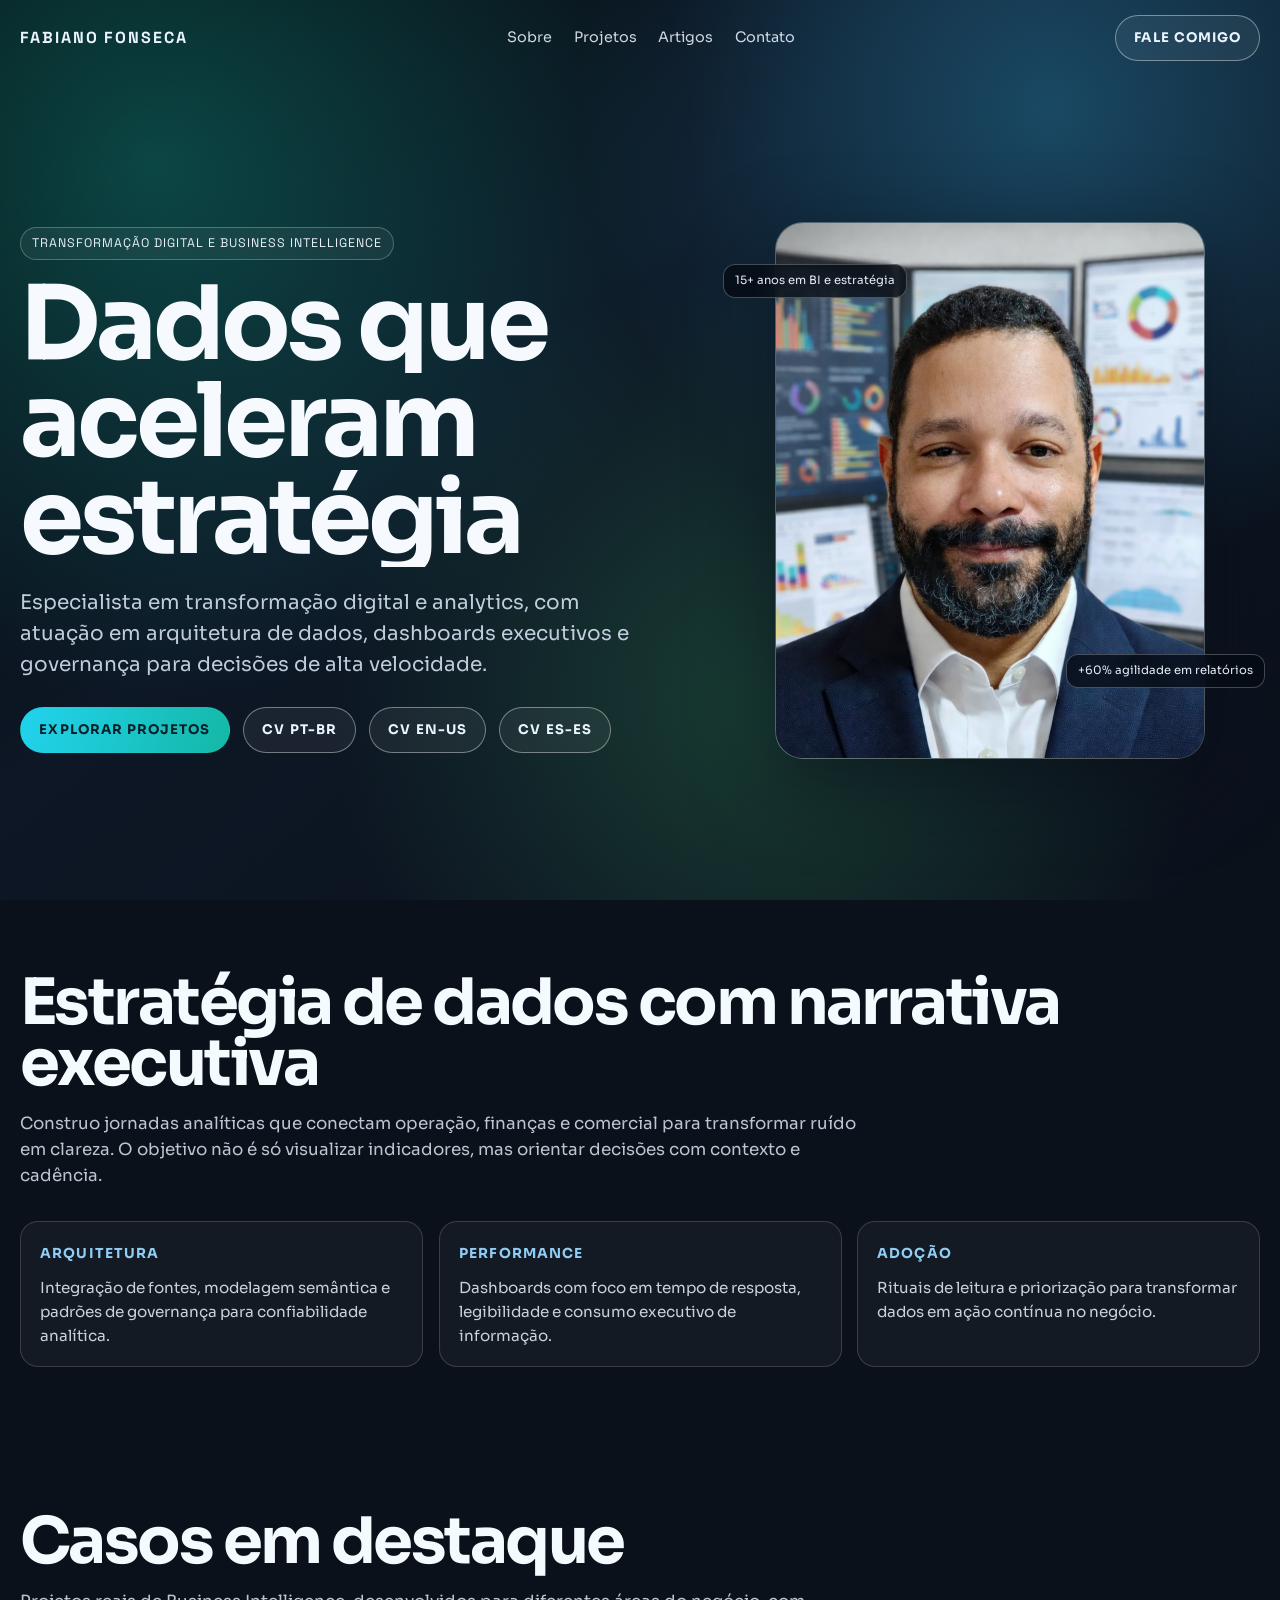
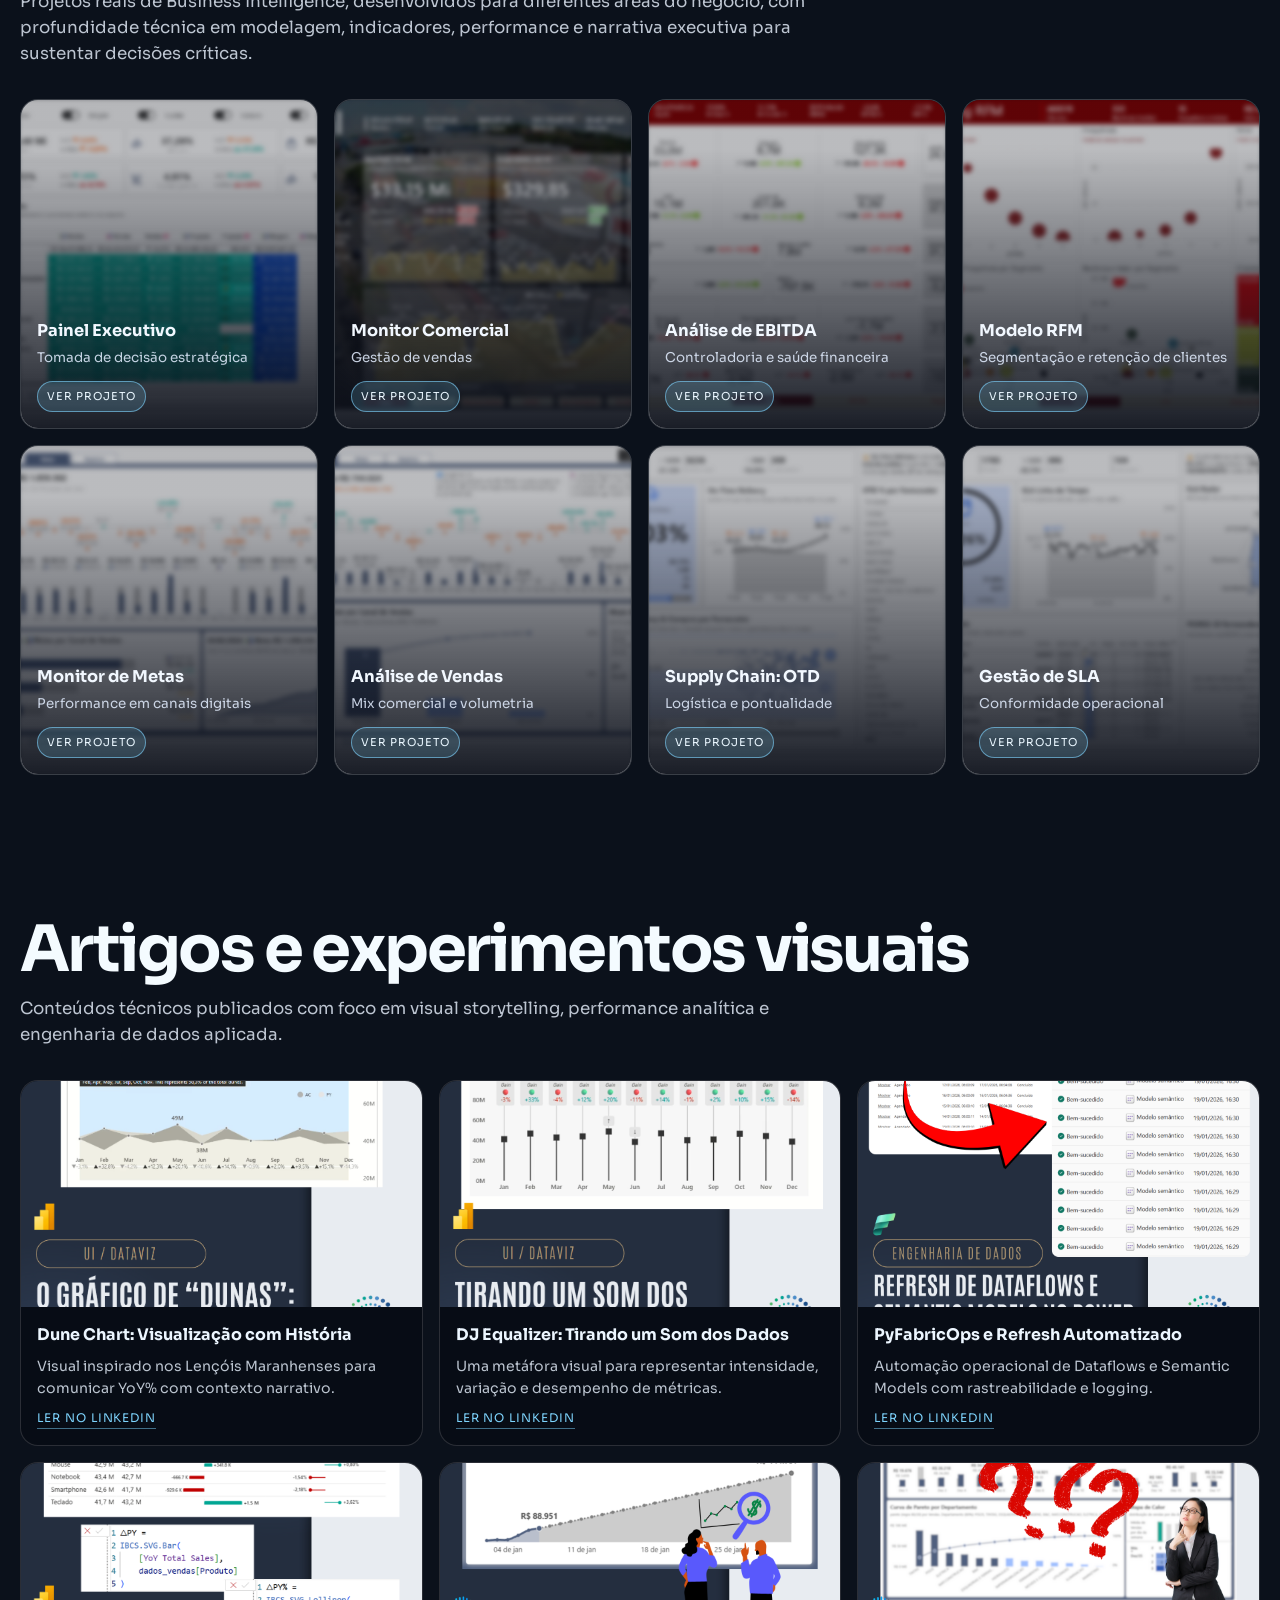
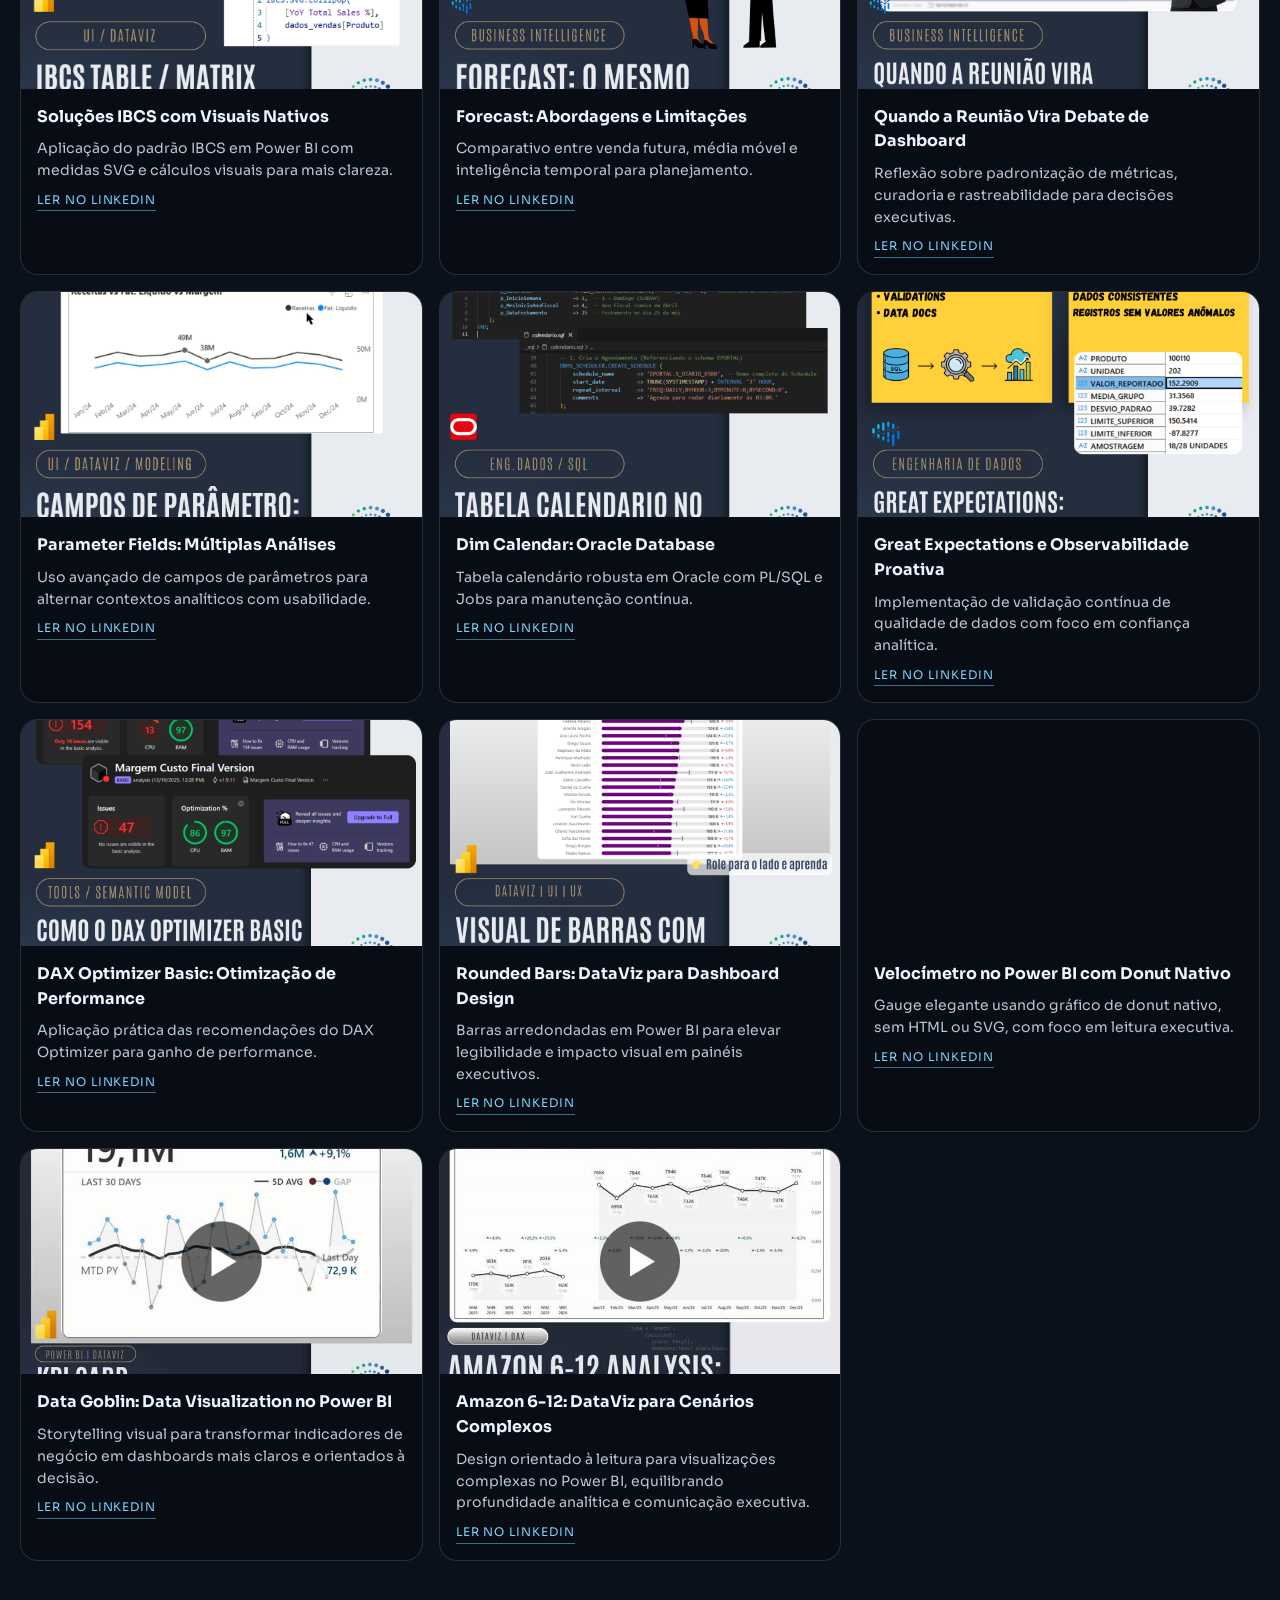
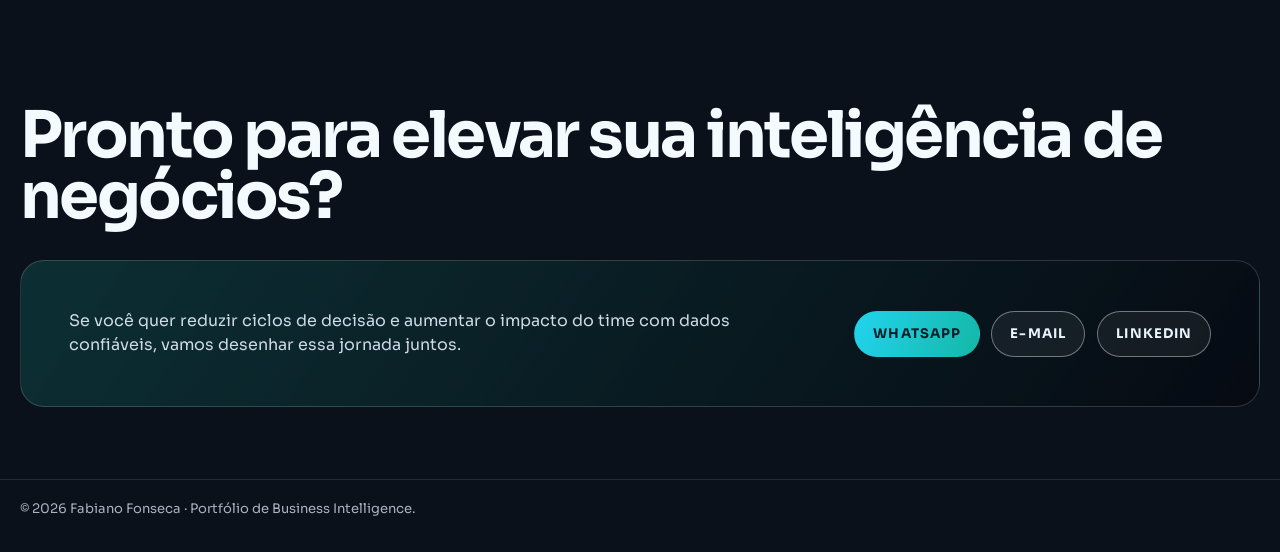
==== commit e6cac8a6: "feat: adiciona template de currículo em espanhol e atualiza portfólio 📄" ====
--- a/index.html
+++ b/index.html
@@ -840,6 +840,7 @@
                         <a class="btn primary magnetic" href="#projetos">explorar projetos</a>
                         <a class="btn secondary magnetic" href="cv/FabianoFonsecaResume-pt-BR.pdf" target="_blank" rel="noopener noreferrer">cv pt-br</a>
                         <a class="btn secondary magnetic" href="cv/FabianoFonsecaResume-en-US.pdf" target="_blank" rel="noopener noreferrer">cv en-us</a>
+                        <a class="btn secondary magnetic" href="cv/FabianoFonsecaResume-es-ES.pdf" target="_blank" rel="noopener noreferrer">cv es-es</a>
                     </div>
                 </div>
                 <div class="hero-visual" aria-hidden="true">
@@ -1086,6 +1087,38 @@
                             <a href="https://www.linkedin.com/posts/fsanfo_dax-powerbi-sqlbi-activity-7404588289514459137-f7CV" target="_blank" rel="noopener noreferrer">Ler no LinkedIn</a>
                         </div>
                     </article>
+                    <article class="article magnetic">
+                        <img src="assets/rounded-bars.png" alt="Rounded Bars para design de dashboard" loading="lazy" decoding="async">
+                        <div class="article-content">
+                            <h3>Rounded Bars: DataViz para Dashboard Design</h3>
+                            <p>Barras arredondadas em Power BI para elevar legibilidade e impacto visual em painéis executivos.</p>
+                            <a href="https://www.linkedin.com/posts/fsanfo_powerbi-dataviz-dashboarddesign-activity-7434287056375234560-sCKa" target="_blank" rel="noopener noreferrer">Ler no LinkedIn</a>
+                        </div>
+                    </article>
+                    <article class="article magnetic">
+                        <img src="assets/donut-velocimetro.jpg" alt="Velocímetro com donut nativo no Power BI" loading="lazy" decoding="async">
+                        <div class="article-content">
+                            <h3>Velocímetro no Power BI com Donut Nativo</h3>
+                            <p>Gauge elegante usando gráfico de donut nativo, sem HTML ou SVG, com foco em leitura executiva.</p>
+                            <a href="https://www.linkedin.com/posts/fsanfo_powerbi-dataviz-businessintelligence-activity-7437113141685108736-FG25" target="_blank" rel="noopener noreferrer">Ler no LinkedIn</a>
+                        </div>
+                    </article>
+                    <article class="article magnetic">
+                        <img src="assets/data-goblin.png" alt="Data Goblin aplicado a visualização de dados" loading="lazy" decoding="async">
+                        <div class="article-content">
+                            <h3>Data Goblin: Data Visualization no Power BI</h3>
+                            <p>Storytelling visual para transformar indicadores de negócio em dashboards mais claros e orientados à decisão.</p>
+                            <a href="https://www.linkedin.com/posts/fsanfo_powerbi-datavisualization-businessintelligence-activity-7439633531640688640-rrdc" target="_blank" rel="noopener noreferrer">Ler no LinkedIn</a>
+                        </div>
+                    </article>
+                    <article class="article magnetic">
+                        <img src="assets/amazon-6-12.png" alt="Amazon 6-12 para cenários analíticos complexos" loading="lazy" decoding="async">
+                        <div class="article-content">
+                            <h3>Amazon 6-12: DataViz para Cenários Complexos</h3>
+                            <p>Design orientado à leitura para visualizações complexas no Power BI, equilibrando profundidade analítica e comunicação executiva.</p>
+                            <a href="https://www.linkedin.com/posts/fsanfo_powerbi-datavisualization-businessintelligence-activity-7444347033366306816-oyMk" target="_blank" rel="noopener noreferrer">Ler no LinkedIn</a>
+                        </div>
+                    </article>
                 </div>
             </div>
         </section>
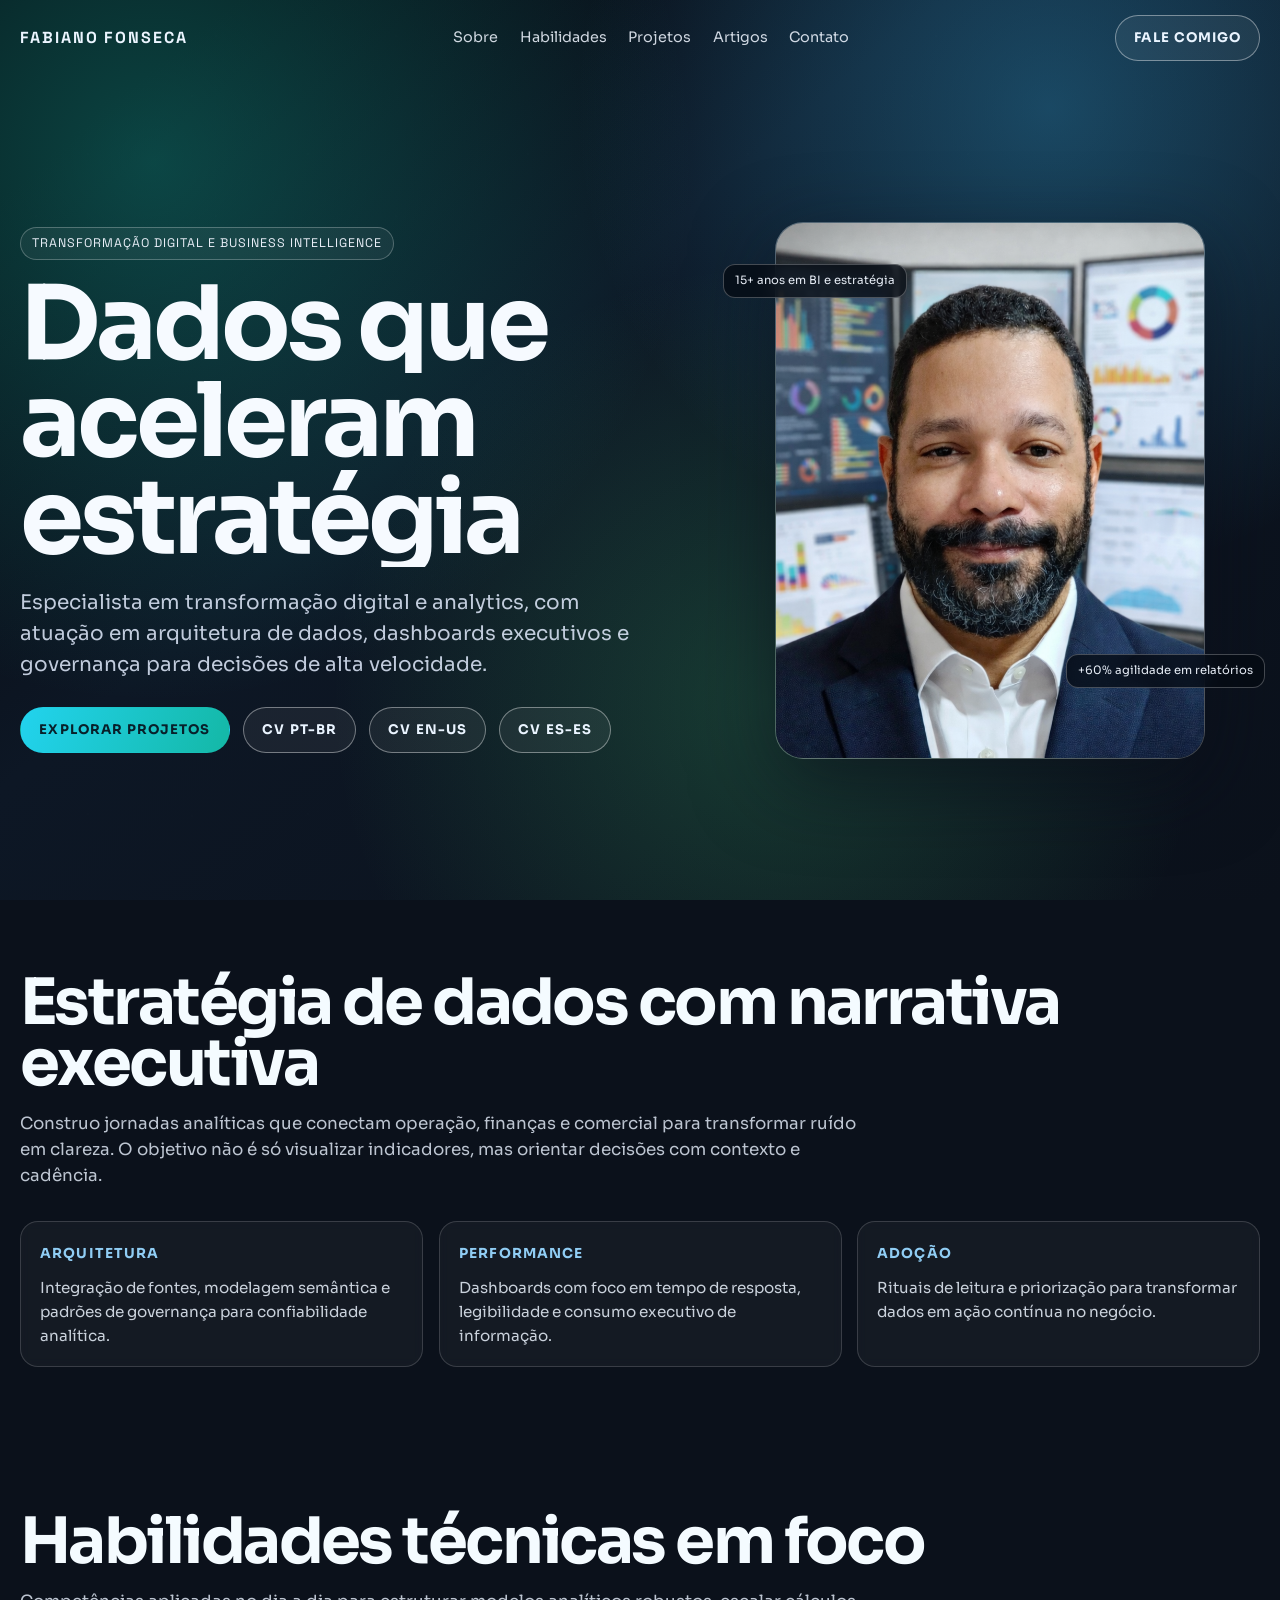
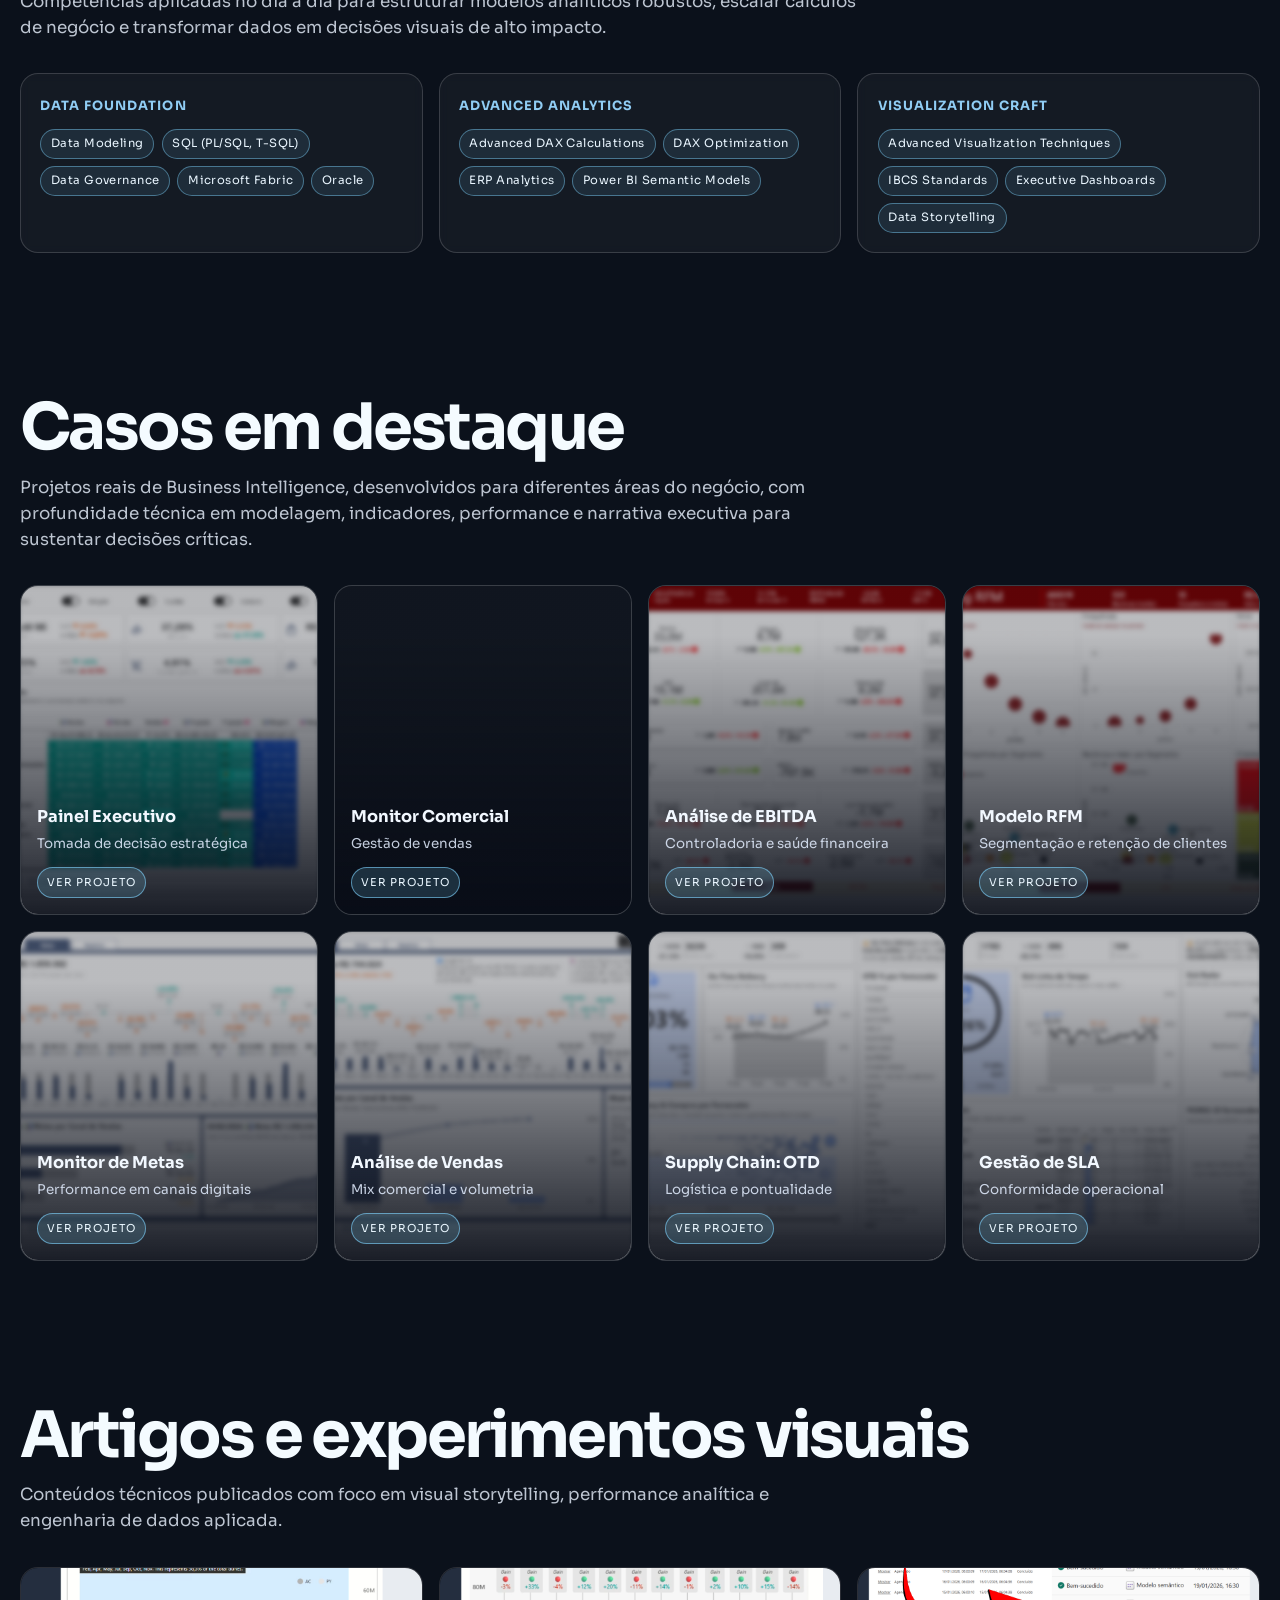
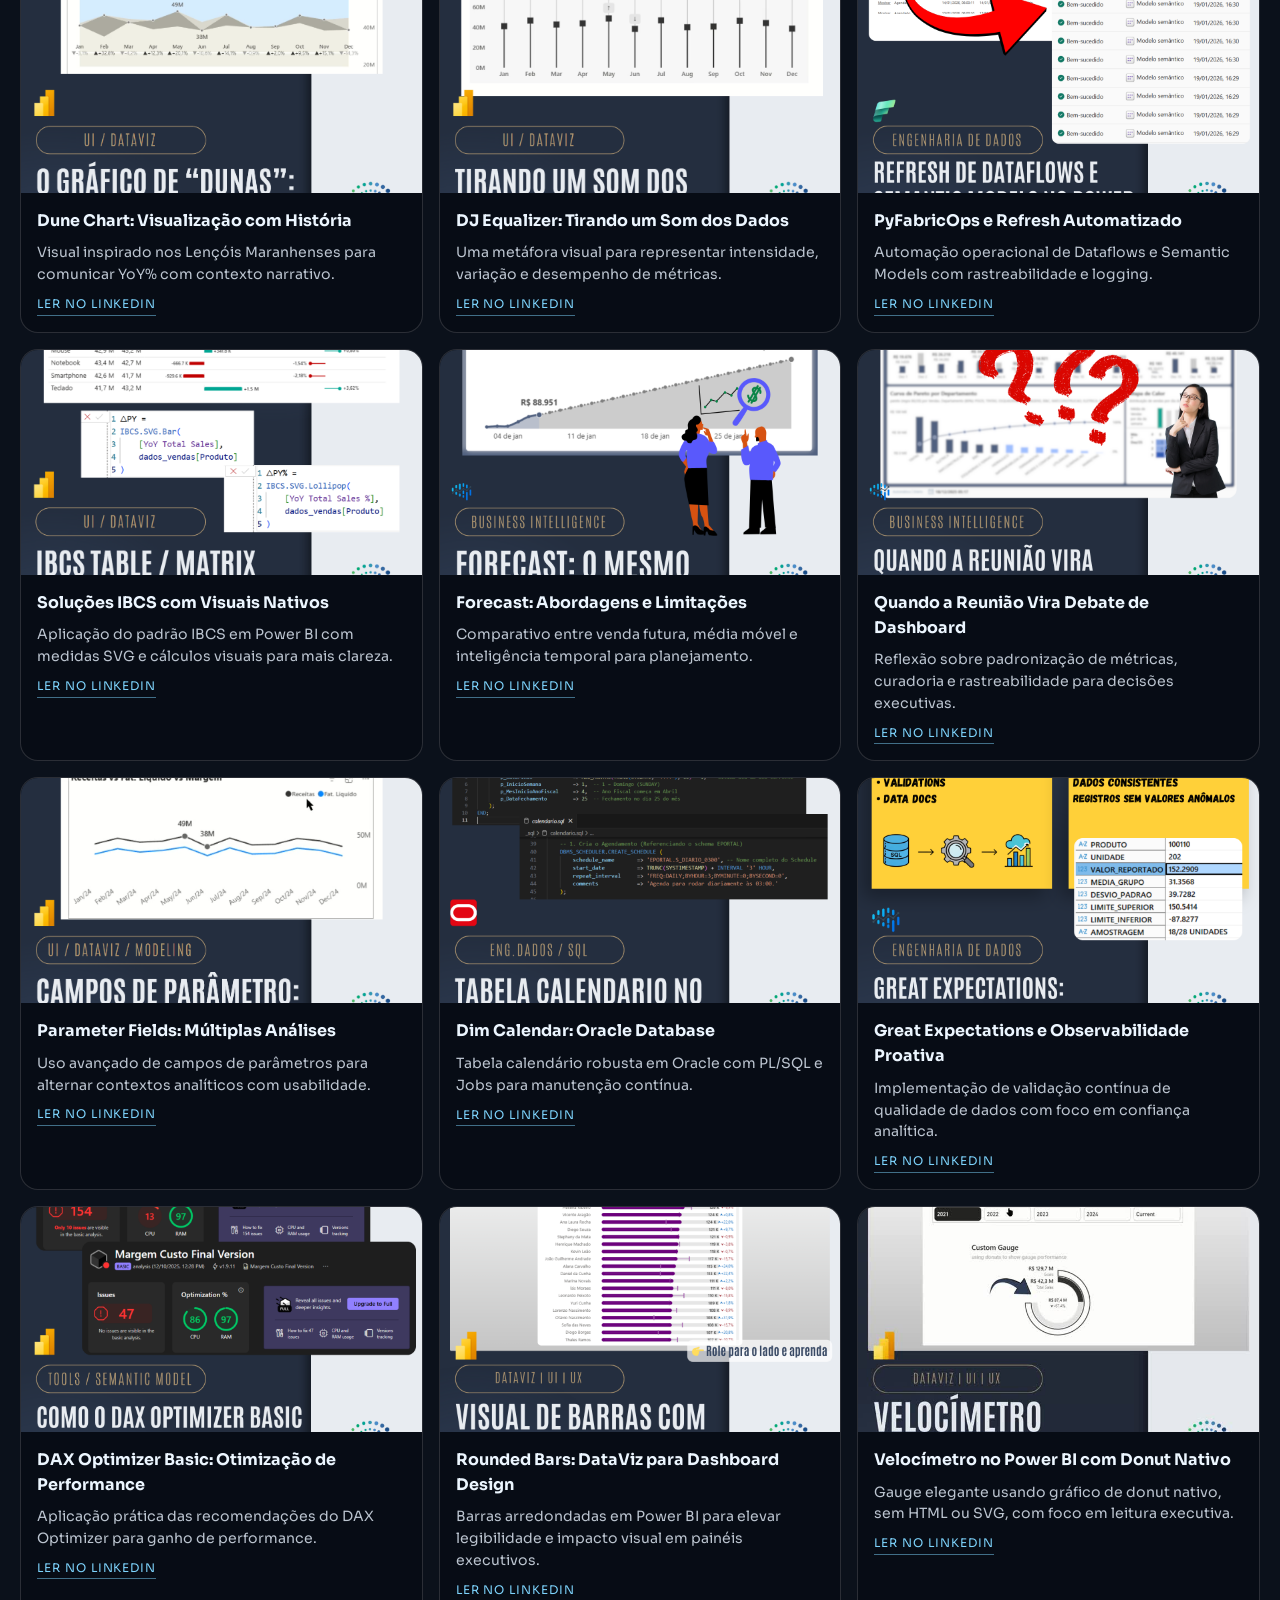
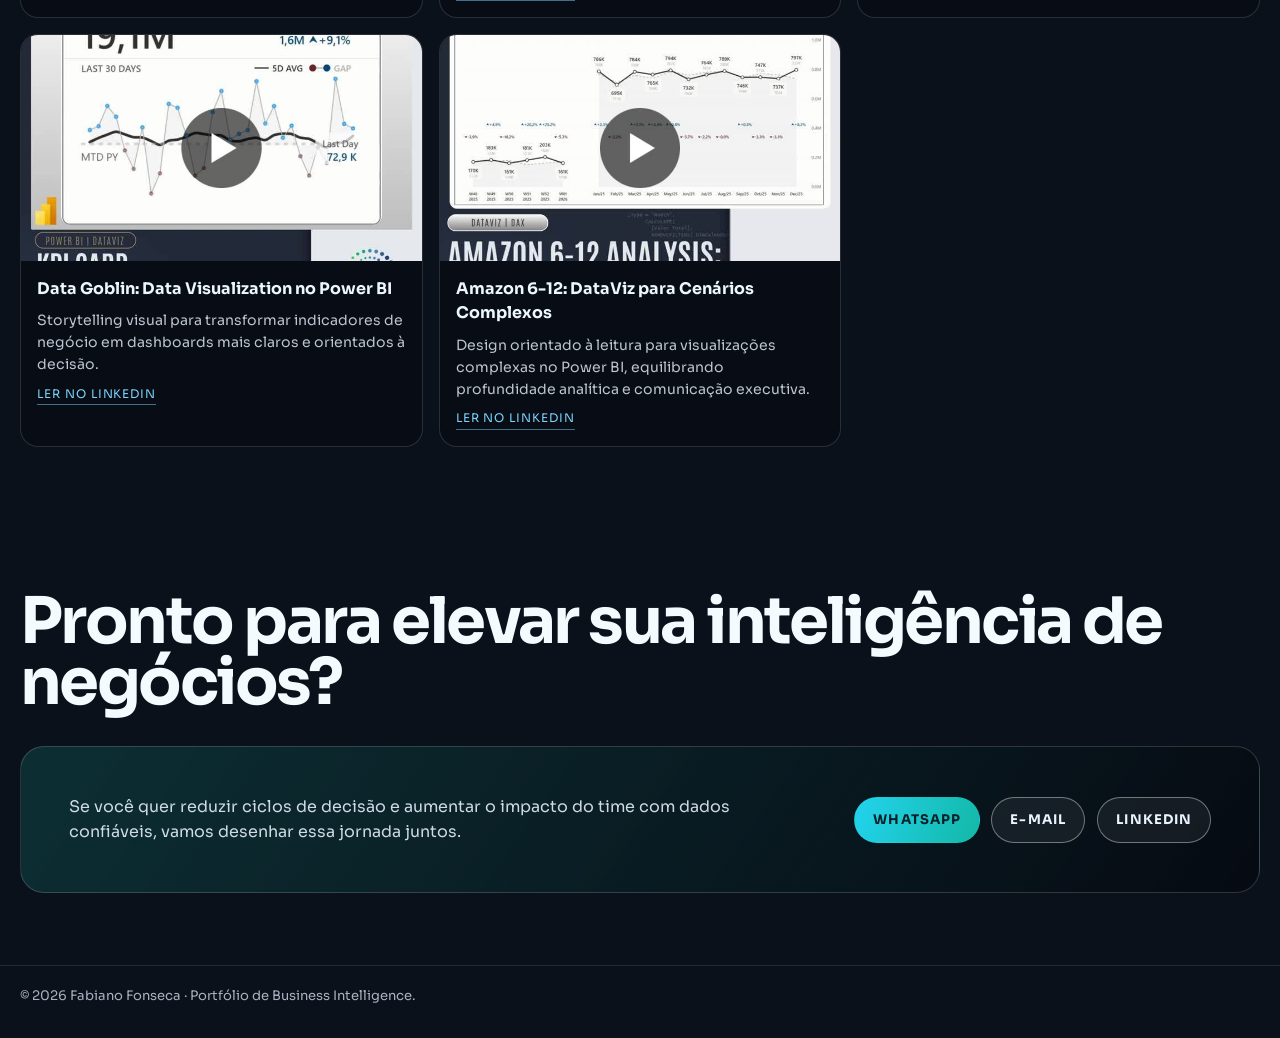
==== commit e5cfa94d: "feat: adiciona seção de habilidades técnicas ao currículo 💼" ====
--- a/index.html
+++ b/index.html
@@ -420,6 +420,48 @@
             margin-top: 2rem;
         }
 
+        .skills-shell {
+            margin-top: 2rem;
+            display: grid;
+            grid-template-columns: repeat(3, minmax(0, 1fr));
+            gap: 1rem;
+        }
+
+        .skills-group {
+            border: 1px solid rgba(255, 255, 255, 0.16);
+            border-radius: 18px;
+            padding: 1.2rem;
+            background: rgba(255, 255, 255, 0.04);
+            backdrop-filter: blur(5px);
+        }
+
+        .skills-group strong {
+            display: inline-block;
+            font-size: 0.8rem;
+            text-transform: uppercase;
+            letter-spacing: 0.08em;
+            color: #90cdf4;
+            margin-bottom: 0.75rem;
+        }
+
+        .skills-cloud {
+            display: flex;
+            flex-wrap: wrap;
+            gap: 0.45rem;
+        }
+
+        .skill-chip {
+            display: inline-flex;
+            align-items: center;
+            border: 1px solid rgba(125, 211, 252, 0.44);
+            border-radius: 999px;
+            background: rgba(125, 211, 252, 0.1);
+            color: #eaf6ff;
+            font-size: 0.72rem;
+            letter-spacing: 0.04em;
+            padding: 0.32rem 0.6rem;
+        }
+
         .pillar {
             border: 1px solid rgba(255, 255, 255, 0.16);
             border-radius: 18px;
@@ -729,7 +771,8 @@
 
         @media (max-width: 1024px) {
             .hero-grid,
-            .pillars {
+            .pillars,
+            .skills-shell {
                 grid-template-columns: 1fr;
             }
 
@@ -812,6 +855,7 @@
             <nav aria-label="Navegação principal">
                 <ul class="nav-links">
                     <li><a class="nav-item" href="#sobre" data-copy="Visão sobre a minha atuação em arquitetura analítica, governança e aceleração de decisões executivas.">Sobre</a></li>
+                    <li><a class="nav-item" href="#habilidades" data-copy="Panorama das competências técnicas mais valorizadas para BI moderno, de modelagem a visual analytics.">Habilidades</a></li>
                     <li><a class="nav-item" href="#projetos" data-copy="Projetos reais de BI com entregas em finanças, comercial, supply chain, marketing e operações." >Projetos</a></li>
                     <li><a class="nav-item" href="#artigos" data-copy="Conteúdo técnico sobre visualização, modelagem analítica, engenharia e boas práticas de dados.">Artigos</a></li>
                     <li><a class="nav-item" href="#contato" data-copy="Canais diretos para conversar sobre transformação digital, dashboards e estratégia orientada por dados.">Contato</a></li>
@@ -874,6 +918,43 @@
             </div>
         </section>
 
+        <section class="section" id="habilidades">
+            <div class="container">
+                <h2>Habilidades técnicas em foco</h2>
+                <p class="section-intro">Competências aplicadas no dia a dia para estruturar modelos analíticos robustos, escalar cálculos de negócio e transformar dados em decisões visuais de alto impacto.</p>
+                <div class="skills-shell">
+                    <article class="skills-group">
+                        <strong>Data Foundation</strong>
+                        <div class="skills-cloud">
+                            <span class="skill-chip">Data Modeling</span>
+                            <span class="skill-chip">SQL (PL/SQL, T-SQL)</span>
+                            <span class="skill-chip">Data Governance</span>
+                            <span class="skill-chip">Microsoft Fabric</span>
+                            <span class="skill-chip">Oracle</span>
+                        </div>
+                    </article>
+                    <article class="skills-group">
+                        <strong>Advanced Analytics</strong>
+                        <div class="skills-cloud">
+                            <span class="skill-chip">Advanced DAX Calculations</span>
+                            <span class="skill-chip">DAX Optimization</span>
+                            <span class="skill-chip">ERP Analytics</span>
+                            <span class="skill-chip">Power BI Semantic Models</span>
+                        </div>
+                    </article>
+                    <article class="skills-group">
+                        <strong>Visualization Craft</strong>
+                        <div class="skills-cloud">
+                            <span class="skill-chip">Advanced Visualization Techniques</span>
+                            <span class="skill-chip">IBCS Standards</span>
+                            <span class="skill-chip">Executive Dashboards</span>
+                            <span class="skill-chip">Data Storytelling</span>
+                        </div>
+                    </article>
+                </div>
+            </div>
+        </section>
+
         <section class="section" id="projetos">
             <div class="container">
                 <h2>Casos em destaque</h2>
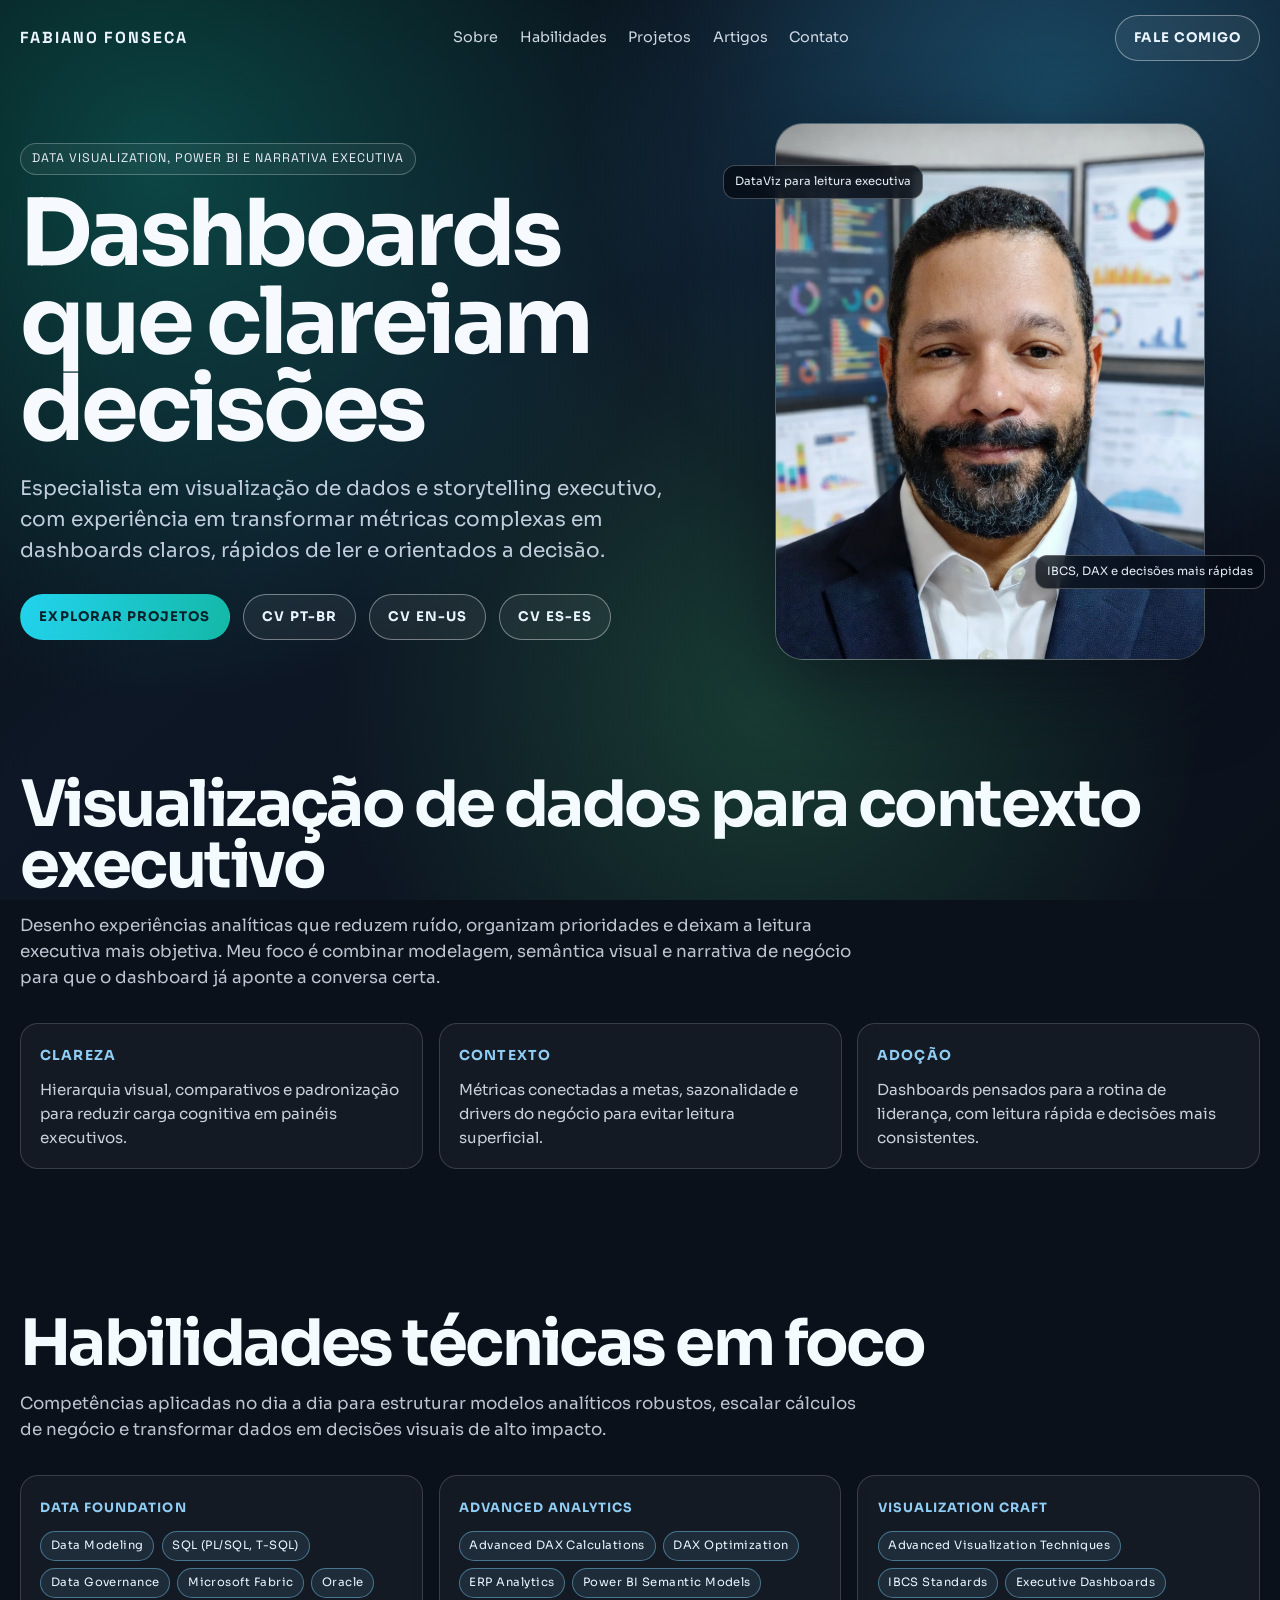
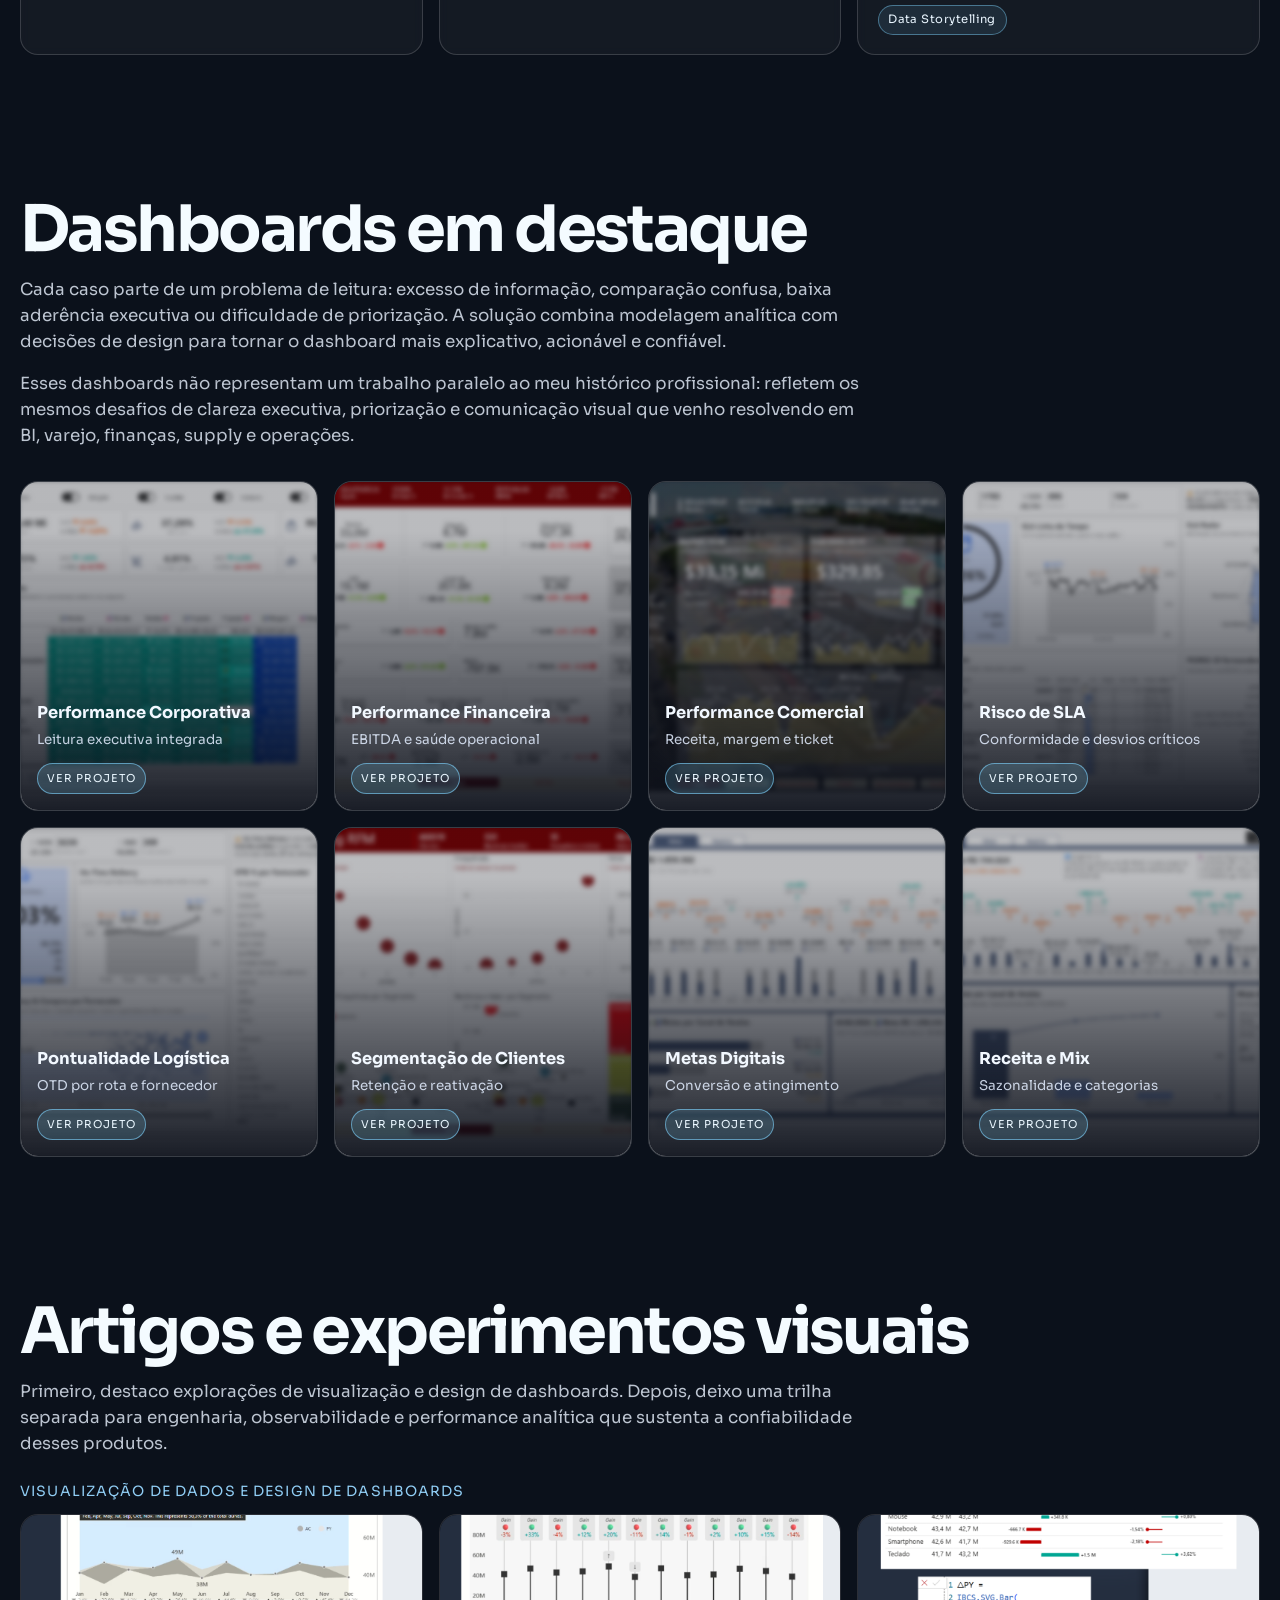
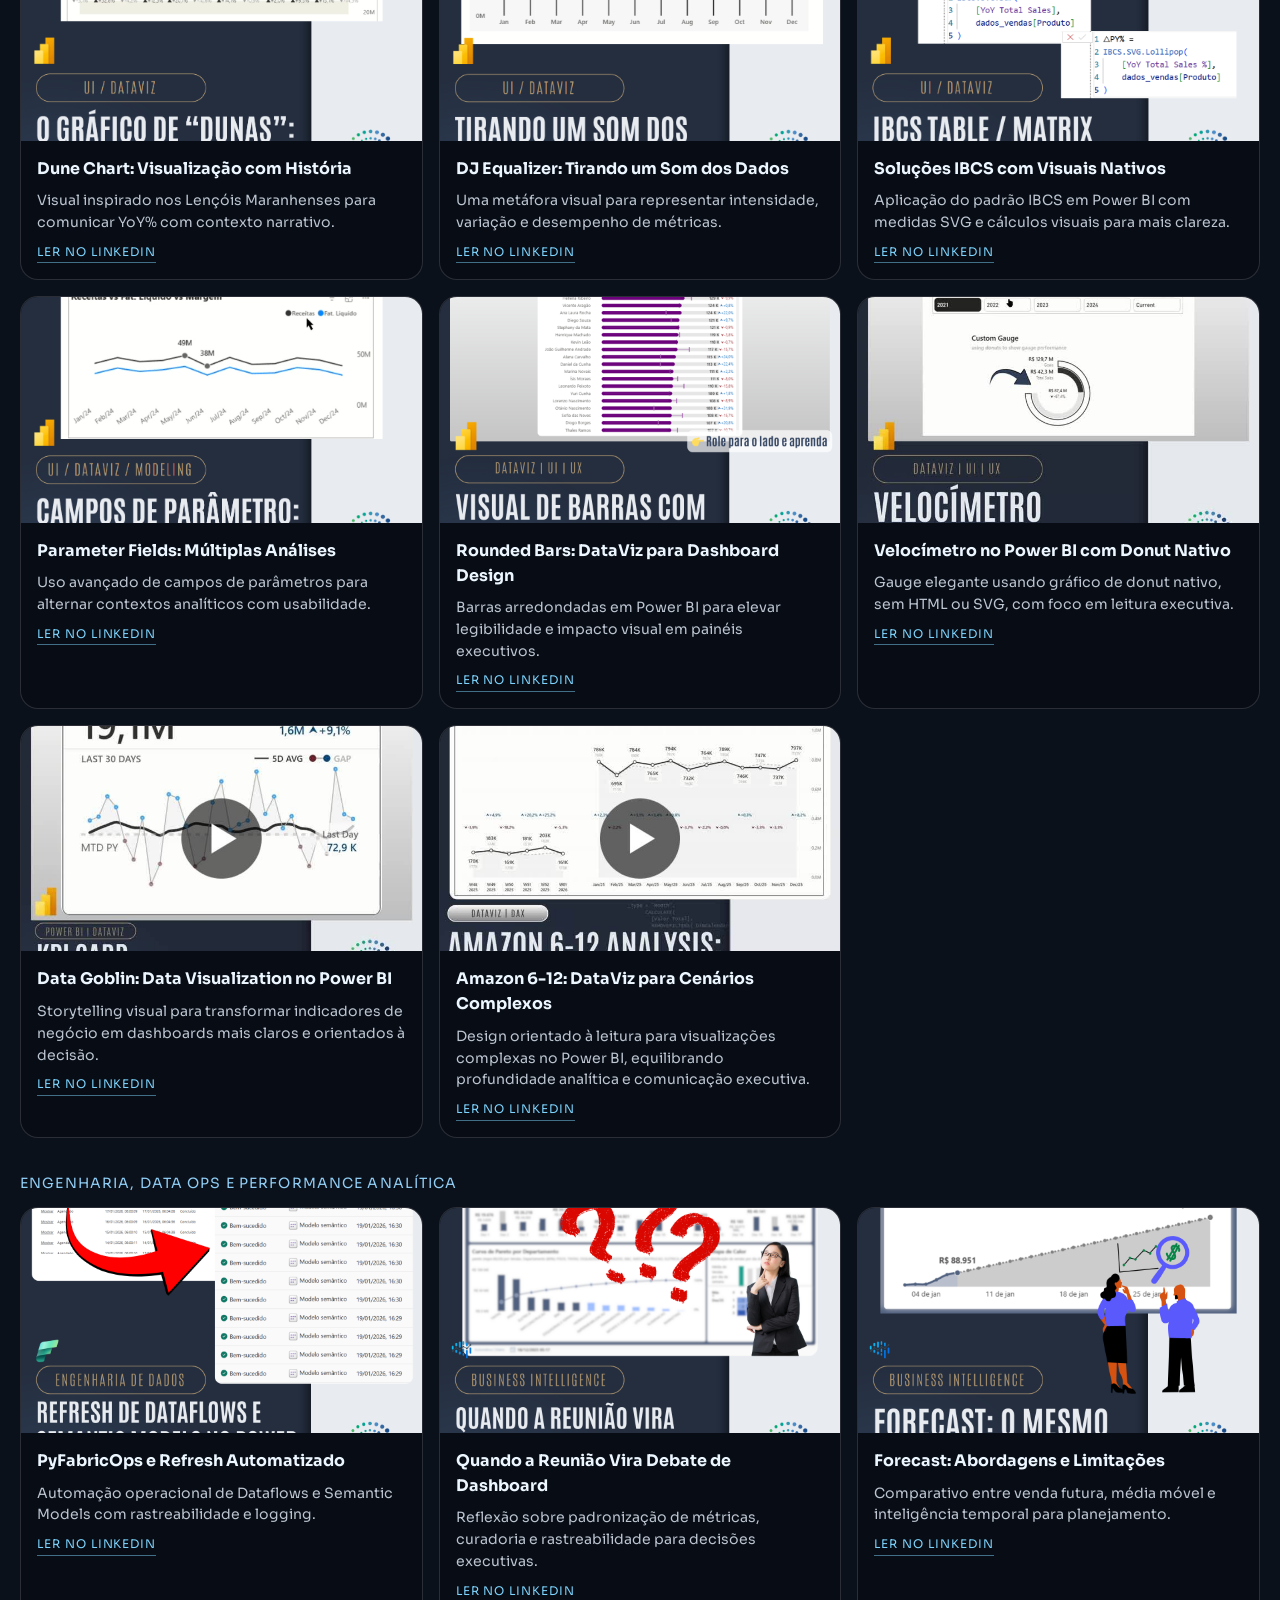
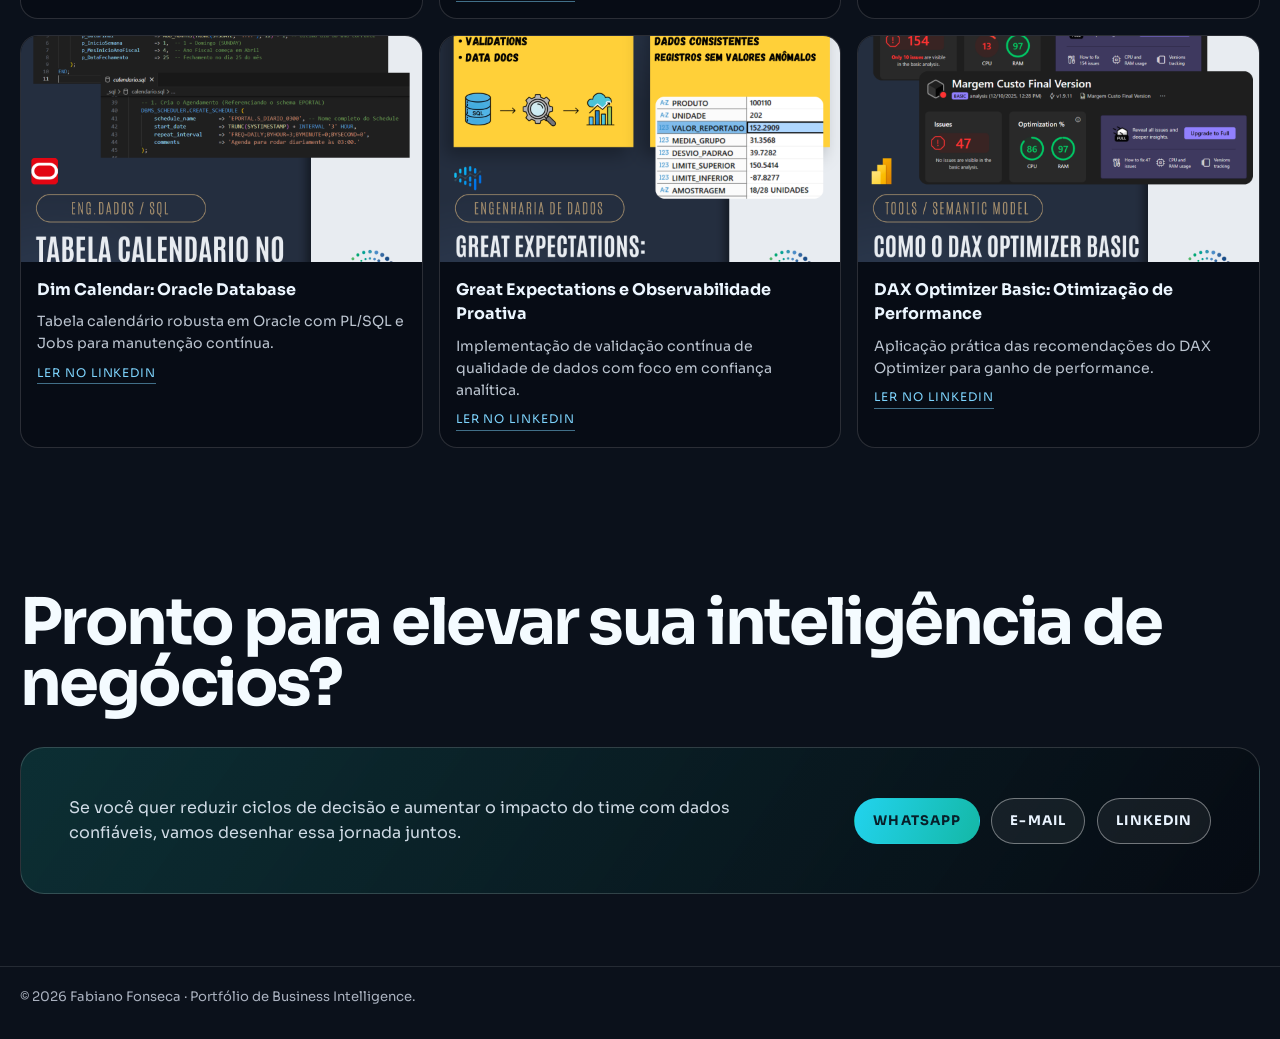
==== commit 9edb72a5: "feat: atualiza descrição e experiências profissionais no CV 📄" ====
--- a/index.html
+++ b/index.html
@@ -274,10 +274,10 @@
 
         .hero {
             position: relative;
-            min-height: 100dvh;
+            min-height: clamp(36rem, 78dvh, 48rem);
             display: grid;
             align-items: center;
-            padding: min(20vh, 9rem) 0 4rem;
+            padding: min(16vh, 7.5rem) 0 2.5rem;
             z-index: 1;
         }
 
@@ -304,17 +304,18 @@
         }
 
         .hero-title {
-            font-size: clamp(2.4rem, 8vw, 7rem);
+            font-size: clamp(2.4rem, 7.2vw, 6rem);
             line-height: 0.95;
             letter-spacing: -0.04em;
             color: #f6faff;
             margin-bottom: 1.2rem;
-            max-width: 13ch;
+            max-width: 10.5ch;
+            text-wrap: balance;
         }
 
         .hero-title .line {
             display: block;
-            overflow: hidden;
+            white-space: nowrap;
         }
 
         .hero-lead {
@@ -562,10 +563,31 @@
         }
 
         .articles-grid {
-            margin-top: 2rem;
+            margin-top: 0;
             display: grid;
             grid-template-columns: repeat(3, minmax(0, 1fr));
             gap: 1rem;
+        }
+
+        .articles-cluster {
+            display: grid;
+            gap: 0.75rem;
+        }
+
+        .articles-cluster:first-of-type {
+            margin-top: 1.5rem;
+        }
+
+        .articles-cluster + .articles-cluster {
+            margin-top: 2.2rem;
+        }
+
+        .cluster-title {
+            font-size: 0.88rem;
+            text-transform: uppercase;
+            letter-spacing: 0.08em;
+            color: #90cdf4;
+            margin-bottom: 0;
         }
 
         .article {
@@ -873,13 +895,13 @@
         <section class="hero" id="inicio">
             <div class="container hero-grid">
                 <div>
-                    <span class="hero-eyebrow">transformação digital e business intelligence</span>
+                    <span class="hero-eyebrow">data visualization, power bi e narrativa executiva</span>
                     <h1 class="hero-title" id="heroTitle">
-                        <span class="line">Dados que</span>
-                        <span class="line">aceleram</span>
-                        <span class="line">estratégia</span>
+                        <span class="line">Dashboards</span>
+                        <span class="line">que clareiam</span>
+                        <span class="line">decisões</span>
                     </h1>
-                    <p class="hero-lead">Especialista em transformação digital e analytics, com atuação em arquitetura de dados, dashboards executivos e governança para decisões de alta velocidade.</p>
+                    <p class="hero-lead">Especialista em visualização de dados e storytelling executivo, com experiência em transformar métricas complexas em dashboards claros, rápidos de ler e orientados a decisão.</p>
                     <div class="hero-actions">
                         <a class="btn primary magnetic" href="#projetos">explorar projetos</a>
                         <a class="btn secondary magnetic" href="cv/FabianoFonsecaResume-pt-BR.pdf" target="_blank" rel="noopener noreferrer">cv pt-br</a>
@@ -891,28 +913,28 @@
                     <div class="avatar-orb parallax" data-speed="0.12">
                         <img src="assets/avatar-linkedin-2.png" alt="Foto de perfil de Fabiano Fonseca" loading="eager" decoding="async" fetchpriority="high">
                     </div>
-                    <span class="floating-chip chip-1 parallax" data-speed="0.16">15+ anos em BI e estratégia</span>
-                    <span class="floating-chip chip-2 parallax" data-speed="0.2">+60% agilidade em relatórios</span>
+                    <span class="floating-chip chip-1 parallax" data-speed="0.16">DataViz para leitura executiva</span>
+                    <span class="floating-chip chip-2 parallax" data-speed="0.2">IBCS, DAX e decisões mais rápidas</span>
                 </div>
             </div>
         </section>
 
         <section class="section" id="sobre">
             <div class="container">
-                <h2>Estratégia de dados com narrativa executiva</h2>
-                <p class="section-intro">Construo jornadas analíticas que conectam operação, finanças e comercial para transformar ruído em clareza. O objetivo não é só visualizar indicadores, mas orientar decisões com contexto e cadência.</p>
+                <h2>Visualização de dados para contexto executivo</h2>
+                <p class="section-intro">Desenho experiências analíticas que reduzem ruído, organizam prioridades e deixam a leitura executiva mais objetiva. Meu foco é combinar modelagem, semântica visual e narrativa de negócio para que o dashboard já aponte a conversa certa.</p>
                 <div class="pillars">
                     <article class="pillar parallax" data-speed="0.1">
-                        <strong>Arquitetura</strong>
-                        <p>Integração de fontes, modelagem semântica e padrões de governança para confiabilidade analítica.</p>
+                        <strong>Clareza</strong>
+                        <p>Hierarquia visual, comparativos e padronização para reduzir carga cognitiva em painéis executivos.</p>
                     </article>
                     <article class="pillar parallax" data-speed="0.14">
-                        <strong>Performance</strong>
-                        <p>Dashboards com foco em tempo de resposta, legibilidade e consumo executivo de informação.</p>
+                        <strong>Contexto</strong>
+                        <p>Métricas conectadas a metas, sazonalidade e drivers do negócio para evitar leitura superficial.</p>
                     </article>
                     <article class="pillar parallax" data-speed="0.08">
                         <strong>Adoção</strong>
-                        <p>Rituais de leitura e priorização para transformar dados em ação contínua no negócio.</p>
+                        <p>Dashboards pensados para a rotina de liderança, com leitura rápida e decisões mais consistentes.</p>
                     </article>
                 </div>
             </div>
@@ -957,125 +979,126 @@
 
         <section class="section" id="projetos">
             <div class="container">
-                <h2>Casos em destaque</h2>
-                <p class="section-intro">Projetos reais de Business Intelligence, desenvolvidos para diferentes áreas do negócio, com profundidade técnica em modelagem, indicadores, performance e narrativa executiva para sustentar decisões críticas.</p>
+                <h2>Dashboards em destaque</h2>
+                <p class="section-intro">Cada caso parte de um problema de leitura: excesso de informação, comparação confusa, baixa aderência executiva ou dificuldade de priorização. A solução combina modelagem analítica com decisões de design para tornar o dashboard mais explicativo, acionável e confiável.</p>
+                <p class="section-intro">Esses dashboards não representam um trabalho paralelo ao meu histórico profissional: refletem os mesmos desafios de clareza executiva, priorização e comunicação visual que venho resolvendo em BI, varejo, finanças, supply e operações.</p>
                 <div class="project-grid" id="projectGrid">
                     <article class="project-card magnetic" tabindex="0"
-                        data-title="Painel Executivo de Performance Corporativa"
-                        data-sub="Visão consolidada de indicadores estratégicos para tomada de decisão"
+                        data-title="Performance Corporativa para Leitura Executiva"
+                        data-sub="Visão integrada de indicadores para priorização executiva"
                         data-img="assets/pbi/compras-painel-de-bordo.png"
                         data-tags="Business Intelligence, Dashboard Executivo, KPIs, Data Analytics"
-                        data-desc="Dashboard interativo desenvolvido para acompanhamento de indicadores-chave de desempenho em nível corporativo, incluindo vendas, margem, ruptura e compras. Permite análise por departamento e regime contábil."
+                        data-desc="Desenvolvido para consolidar indicadores dispersos em uma leitura única de performance corporativa. Reorganiza vendas, margem, ruptura e compras em uma hierarquia visual comparável, facilitando priorização, alinhamento entre áreas e decisões mais rápidas em fóruns executivos."
                         data-hash="#PowerBI #BusinessIntelligence #DashboardExecutivo #DataDriven #Analytics">
                         <img src="assets/pbi/compras-painel-de-bordo.png" class="project-img" alt="Painel executivo com indicadores corporativos" loading="lazy" decoding="async">
                         <div class="project-overlay">
-                            <h3>Painel Executivo</h3>
-                            <p>Tomada de decisão estratégica</p>
+                            <h3>Performance Corporativa</h3>
+                            <p>Leitura executiva integrada</p>
                             <span class="btn-trigger">Ver projeto</span>
                         </div>
                     </article>
 
                     <article class="project-card magnetic" tabindex="0"
-                        data-title="Monitor de Indicadores Comerciais (KPIs)"
-                        data-sub="Acompanhamento de desempenho de vendas, margem e ticket médio"
+                        data-title="Performance Financeira e EBITDA"
+                        data-sub="Saúde financeira e rentabilidade em leitura executiva"
+                        data-img="assets/pbi/controladoria-ebitda.png"
+                        data-tags="Financeiro, EBITDA, DRE, Controladoria"
+                        data-desc="Estruturado para transformar uma leitura financeira densa em um painel mais objetivo para controladoria e diretoria. Organiza receitas, custos, despesas e EBITDA em camadas visuais que evidenciam desvios, pressão de margem e resultado operacional sem exigir análise excessiva."
+                        data-hash="#EBITDA #Financeiro #Controladoria #PowerBI #DataDriven">
+                        <img src="assets/pbi/controladoria-ebitda.png" class="project-img" alt="Dashboard financeiro com análise de EBITDA" loading="lazy" decoding="async">
+                        <div class="project-overlay">
+                            <h3>Performance Financeira</h3>
+                            <p>EBITDA e saúde operacional</p>
+                            <span class="btn-trigger">Ver projeto</span>
+                        </div>
+                    </article>
+
+                    <article class="project-card magnetic" tabindex="0"
+                        data-title="Performance Comercial e KPIs de Receita"
+                        data-sub="Vendas, margem e ticket médio com leitura comparável"
                         data-img="assets/pbi/comercial-kpi-cover.png"
                         data-tags="KPIs Comerciais, Vendas, Performance, Indicadores"
-                        data-desc="Painel analítico focado em indicadores comerciais essenciais, com destaque para crescimento de receita e ticket médio. Inclui comparativos temporais e visualizações de tendência."
+                        data-desc="Criado para tornar mais visível onde a operação comercial ganha ou perde tração. Usa comparativos temporais, variação e tendência para transformar receita, margem e ticket médio em uma leitura direta, útil para cobrança, ajuste de rota e acompanhamento gerencial."
                         data-hash="#KPIs #Vendas #PerformanceComercial #PowerBI #DataAnalytics">
                         <img src="assets/pbi/comercial-kpi-cover.png" class="project-img" alt="Monitor de indicadores comerciais e vendas" loading="lazy" decoding="async">
                         <div class="project-overlay">
-                            <h3>Monitor Comercial</h3>
-                            <p>Gestão de vendas</p>
+                            <h3>Performance Comercial</h3>
+                            <p>Receita, margem e ticket</p>
                             <span class="btn-trigger">Ver projeto</span>
                         </div>
                     </article>
 
                     <article class="project-card magnetic" tabindex="0"
-                        data-title="Dashboard Financeiro com Análise de EBITDA"
-                        data-sub="Visão detalhada da saúde financeira e rentabilidade operacional"
-                        data-img="assets/pbi/controladoria-ebitda.png"
-                        data-tags="Financeiro, EBITDA, DRE, Controladoria"
-                        data-desc="Painel financeiro completo com análise de receitas, custos, despesas e indicadores como EBITDA e lucro líquido. Suporte fundamental para a controladoria e performance econômica."
-                        data-hash="#EBITDA #Financeiro #Controladoria #PowerBI #DataDriven">
-                        <img src="assets/pbi/controladoria-ebitda.png" class="project-img" alt="Dashboard financeiro com análise de EBITDA" loading="lazy" decoding="async">
+                        data-title="Risco Operacional e Gestão de SLA"
+                        data-sub="Conformidade de serviço com desvios e prioridades visíveis"
+                        data-img="assets/pbi/supply-chain-sla.png"
+                        data-tags="Supply Chain, SLA, Nível de Serviço, Conformidade"
+                        data-desc="Desenhado para converter contratos e indicadores de serviço em uma leitura clara de risco operacional. Destaca conformidade por fornecedor, desvios críticos e prioridades de acompanhamento, ajudando a liderança a identificar rapidamente onde há exposição e necessidade de ação."
+                        data-hash="#SLA #SupplyChain #Conformidade #PowerBI #GestãoDeServicos">
+                        <img src="assets/pbi/supply-chain-sla.png" class="project-img" alt="Gestão de SLA e conformidade de serviços" loading="lazy" decoding="async">
                         <div class="project-overlay">
-                            <h3>Análise de EBITDA</h3>
-                            <p>Controladoria e saúde financeira</p>
+                            <h3>Risco de SLA</h3>
+                            <p>Conformidade e desvios críticos</p>
                             <span class="btn-trigger">Ver projeto</span>
                         </div>
                     </article>
 
                     <article class="project-card magnetic" tabindex="0"
-                        data-title="Segmentação de Clientes com Modelo RFM"
-                        data-sub="Análise comportamental para estratégias de marketing e retenção"
+                        data-title="Pontualidade Logística com OTD"
+                        data-sub="Entregas no prazo por fornecedor, rota e causa de atraso"
+                        data-img="assets/pbi/supply-chain-otd.png"
+                        data-tags="Supply Chain, OTD, Logística, Operações"
+                        data-desc="Construído para expor gargalos logísticos sem depender de leitura operacional extensa. Mostra OTD por fornecedor, rota e recorrência de atraso em uma estrutura visual que acelera diagnóstico, priorização e decisões corretivas."
+                        data-hash="#SupplyChain #OTD #Logística #PowerBI #Operações">
+                        <img src="assets/pbi/supply-chain-otd.png" class="project-img" alt="Indicador de entregas no prazo da cadeia logística" loading="lazy" decoding="async">
+                        <div class="project-overlay">
+                            <h3>Pontualidade Logística</h3>
+                            <p>OTD por rota e fornecedor</p>
+                            <span class="btn-trigger">Ver projeto</span>
+                        </div>
+                    </article>
+
+                    <article class="project-card magnetic" tabindex="0"
+                        data-title="Segmentação de Clientes e Retenção"
+                        data-sub="Leitura comportamental para campanhas, retenção e reativação"
                         data-img="assets/pbi/marketing-rfm.png"
                         data-tags="RFM, Marketing Analytics, CRM, Segmentação"
-                        data-desc="Dashboard de análise RFM (Recência, Frequência e Valor). Identifica perfis como clientes fiéis ou em risco, permitindo ações direcionadas de marketing."
+                        data-desc="Projetado para transformar segmentação analítica em comunicação acionável para marketing e CRM. A leitura visual separa clientes fiéis, em risco e com potencial de reativação, facilitando campanhas, retenção e definição de prioridades comerciais."
                         data-hash="#RFM #MarketingAnalytics #CRM #CustomerInsights #PowerBI">
                         <img src="assets/pbi/marketing-rfm.png" class="project-img" alt="Segmentação de clientes usando modelo RFM" loading="lazy" decoding="async">
                         <div class="project-overlay">
-                            <h3>Modelo RFM</h3>
-                            <p>Segmentação e retenção de clientes</p>
+                            <h3>Segmentação de Clientes</h3>
+                            <p>Retenção e reativação</p>
                             <span class="btn-trigger">Ver projeto</span>
                         </div>
                     </article>
 
                     <article class="project-card magnetic" tabindex="0"
-                        data-title="E-commerce: Monitoramento de Metas"
-                        data-sub="Acompanhamento de metas de vendas e conversão no canal digital"
+                        data-title="Atingimento de Metas no E-commerce"
+                        data-sub="Metas, conversão e reação mais rápida no canal digital"
                         data-img="assets/pbi/ecommerce-metas.png"
                         data-tags="E-commerce, Metas, Conversão, Varejo Digital"
-                        data-desc="Painel focado no controle de metas para operações digitais, com visão de atingimento por canal e categoria. Apoia a agilidade em campanhas."
+                        data-desc="Criado para evidenciar rapidamente o desvio entre meta e execução no canal digital. Destaca atingimento por canal e categoria com uma leitura simples de progresso, ajudando o time a reagir mais rápido em campanhas, conversão e ajuste de meta."
                         data-hash="#Ecommerce #Metas #VarejoDigital #PowerBI #Analytics">
                         <img src="assets/pbi/ecommerce-metas.png" class="project-img" alt="Monitoramento de metas de e-commerce" loading="lazy" decoding="async">
                         <div class="project-overlay">
-                            <h3>Monitor de Metas</h3>
-                            <p>Performance em canais digitais</p>
+                            <h3>Metas Digitais</h3>
+                            <p>Conversão e atingimento</p>
                             <span class="btn-trigger">Ver projeto</span>
                         </div>
                     </article>
 
                     <article class="project-card magnetic" tabindex="0"
-                        data-title="E-commerce: Análise de Vendas"
-                        data-sub="Visão analítica do desempenho de vendas no canal digital"
+                        data-title="Receita, Sazonalidade e Mix no E-commerce"
+                        data-sub="Desempenho comercial por categorias, pedidos e sazonalidade"
                         data-img="assets/pbi/ecommerce-vendas.png"
                         data-tags="E-commerce, Vendas, Revenue, Varejo Digital"
-                        data-desc="Análise de receita, volume de pedidos e sazonalidade. Focado na otimização do mix comercial e identificação de categorias de alta performance."
+                        data-desc="Desenvolvido para tornar sazonalidade, receita e mix mais legíveis em um ambiente de alta variação. Combina pedidos, categorias e desempenho comercial em uma navegação visual que ajuda a identificar alavancas de crescimento, perda de tração e oportunidades de ajuste."
                         data-hash="#Ecommerce #Vendas #PowerBI #DataAnalytics #VarejoDigital">
                         <img src="assets/pbi/ecommerce-vendas.png" class="project-img" alt="Análise de vendas e receita de e-commerce" loading="lazy" decoding="async">
                         <div class="project-overlay">
-                            <h3>Análise de Vendas</h3>
-                            <p>Mix comercial e volumetria</p>
-                            <span class="btn-trigger">Ver projeto</span>
-                        </div>
-                    </article>
-
-                    <article class="project-card magnetic" tabindex="0"
-                        data-title="Supply Chain: On-Time Delivery (OTD)"
-                        data-sub="Monitoramento do índice de entregas no prazo ao longo da cadeia"
-                        data-img="assets/pbi/supply-chain-otd.png"
-                        data-tags="Supply Chain, OTD, Logística, Operações"
-                        data-desc="Controle do indicador OTD com visão por fornecedor e rota. Identifica gargalos logísticos e garante o cumprimento de prazos."
-                        data-hash="#SupplyChain #OTD #Logística #PowerBI #Operações">
-                        <img src="assets/pbi/supply-chain-otd.png" class="project-img" alt="Indicador de entregas no prazo da cadeia logística" loading="lazy" decoding="async">
-                        <div class="project-overlay">
-                            <h3>Supply Chain: OTD</h3>
-                            <p>Logística e pontualidade</p>
-                            <span class="btn-trigger">Ver projeto</span>
-                        </div>
-                    </article>
-
-                    <article class="project-card magnetic" tabindex="0"
-                        data-title="Supply Chain: Gestão de SLA"
-                        data-sub="Controle de nível de serviço e conformidade de acordos operacionais"
-                        data-img="assets/pbi/supply-chain-sla.png"
-                        data-tags="Supply Chain, SLA, Nível de Serviço, Conformidade"
-                        data-desc="Dashboard de acompanhamento de Service Level Agreement. Monitora conformidade por contrato e fornecedor com alertas para desvios críticos."
-                        data-hash="#SLA #SupplyChain #Conformidade #PowerBI #GestãoDeServicos">
-                        <img src="assets/pbi/supply-chain-sla.png" class="project-img" alt="Gestão de SLA e conformidade de serviços" loading="lazy" decoding="async">
-                        <div class="project-overlay">
-                            <h3>Gestão de SLA</h3>
-                            <p>Conformidade operacional</p>
+                            <h3>Receita e Mix</h3>
+                            <p>Sazonalidade e categorias</p>
                             <span class="btn-trigger">Ver projeto</span>
                         </div>
                     </article>
@@ -1086,120 +1109,130 @@
         <section class="section" id="artigos">
             <div class="container">
                 <h2>Artigos e experimentos visuais</h2>
-                <p class="section-intro">Conteúdos técnicos publicados com foco em visual storytelling, performance analítica e engenharia de dados aplicada.</p>
-                <div class="articles-grid">
-                    <article class="article magnetic">
-                        <img src="assets/dune-chart.png" alt="Dune Chart: visualização com história" loading="lazy" decoding="async">
-                        <div class="article-content">
-                            <h3>Dune Chart: Visualização com História</h3>
-                            <p>Visual inspirado nos Lençóis Maranhenses para comunicar YoY% com contexto narrativo.</p>
-                            <a href="https://www.linkedin.com/posts/fsanfo_powerbi-datavisualization-dunechart-activity-7391454317611921408-2qQQ" target="_blank" rel="noopener noreferrer">Ler no LinkedIn</a>
-                        </div>
-                    </article>
-                    <article class="article magnetic">
-                        <img src="assets/dj-equalizer.png" alt="DJ Equalizer aplicado a DataViz" loading="lazy" decoding="async">
-                        <div class="article-content">
-                            <h3>DJ Equalizer: Tirando um Som dos Dados</h3>
-                            <p>Uma metáfora visual para representar intensidade, variação e desempenho de métricas.</p>
-                            <a href="https://www.linkedin.com/posts/fsanfo_dataviz-datavisualization-djequalizer-activity-7394026491916984320-A_Lv" target="_blank" rel="noopener noreferrer">Ler no LinkedIn</a>
-                        </div>
-                    </article>
-                    <article class="article magnetic">
-                        <img src="assets/pyfabricops.png" alt="Automação de refresh com Python no Power BI" loading="lazy" decoding="async">
-                        <div class="article-content">
-                            <h3>PyFabricOps e Refresh Automatizado</h3>
-                            <p>Automação operacional de Dataflows e Semantic Models com rastreabilidade e logging.</p>
-                            <a href="https://www.linkedin.com/posts/fsanfo_powerbi-python-dataengineering-activity-7419339085850378240-5k5r" target="_blank" rel="noopener noreferrer">Ler no LinkedIn</a>
-                        </div>
-                    </article>
-                    <article class="article magnetic">
-                        <img src="assets/ibcs-1.png" alt="Aplicação de IBCS em visuais nativos" loading="lazy" decoding="async">
-                        <div class="article-content">
-                            <h3>Soluções IBCS com Visuais Nativos</h3>
-                            <p>Aplicação do padrão IBCS em Power BI com medidas SVG e cálculos visuais para mais clareza.</p>
-                            <a href="https://www.linkedin.com/posts/fsanfo_ibcs-powerbi-svg-activity-7388974193696112640-nryy" target="_blank" rel="noopener noreferrer">Ler no LinkedIn</a>
-                        </div>
-                    </article>
-                    <article class="article magnetic">
-                        <img src="assets/forecast.png" alt="Estudo sobre abordagens de forecast" loading="lazy" decoding="async">
-                        <div class="article-content">
-                            <h3>Forecast: Abordagens e Limitações</h3>
-                            <p>Comparativo entre venda futura, média móvel e inteligência temporal para planejamento.</p>
-                            <a href="https://www.linkedin.com/posts/fsanfo_forecast-planejamento-dataanalytics-activity-7415002495728656384-9ASa" target="_blank" rel="noopener noreferrer">Ler no LinkedIn</a>
-                        </div>
-                    </article>
-                    <article class="article magnetic">
-                        <img src="assets/governanca.png" alt="Governança de dados e versionamento da verdade" loading="lazy" decoding="async">
-                        <div class="article-content">
-                            <h3>Quando a Reunião Vira Debate de Dashboard</h3>
-                            <p>Reflexão sobre padronização de métricas, curadoria e rastreabilidade para decisões executivas.</p>
-                            <a href="https://www.linkedin.com/posts/fsanfo_governanaexadedados-datagovernance-dados-activity-7407425498852540416-xTZp" target="_blank" rel="noopener noreferrer">Ler no LinkedIn</a>
-                        </div>
-                    </article>
-                    <article class="article magnetic">
-                        <img src="assets/parameter-field.png" alt="Uso avançado de parameter fields" loading="lazy" decoding="async">
-                        <div class="article-content">
-                            <h3>Parameter Fields: Múltiplas Análises</h3>
-                            <p>Uso avançado de campos de parâmetros para alternar contextos analíticos com usabilidade.</p>
-                            <a href="https://www.linkedin.com/posts/fsanfo_powerbi-dataanalytics-businessintelligence-activity-7390005031942639616-Bt_z" target="_blank" rel="noopener noreferrer">Ler no LinkedIn</a>
-                        </div>
-                    </article>
-                    <article class="article magnetic">
-                        <img src="assets/calendar-oracle.png" alt="Dim Calendar em Oracle com PL SQL" loading="lazy" decoding="async">
-                        <div class="article-content">
-                            <h3>Dim Calendar: Oracle Database</h3>
-                            <p>Tabela calendário robusta em Oracle com PL/SQL e Jobs para manutenção contínua.</p>
-                            <a href="https://www.linkedin.com/posts/fsanfo_datawarehouse-oracle-plsql-activity-7399115576306180097--HBK" target="_blank" rel="noopener noreferrer">Ler no LinkedIn</a>
-                        </div>
-                    </article>
-                    <article class="article magnetic">
-                        <img src="assets/greater-expectations.png" alt="Great Expectations para qualidade de dados" loading="lazy" decoding="async">
-                        <div class="article-content">
-                            <h3>Great Expectations e Observabilidade Proativa</h3>
-                            <p>Implementação de validação contínua de qualidade de dados com foco em confiança analítica.</p>
-                            <a href="https://www.linkedin.com/posts/fsanfo_datadriven-dataquality-dataobservability-activity-7402704453797289984-y9wj" target="_blank" rel="noopener noreferrer">Ler no LinkedIn</a>
-                        </div>
-                    </article>
-                    <article class="article magnetic">
-                        <img src="assets/dax-optimizer.png" alt="Otimização de modelo com DAX Optimizer" loading="lazy" decoding="async">
-                        <div class="article-content">
-                            <h3>DAX Optimizer Basic: Otimização de Performance</h3>
-                            <p>Aplicação prática das recomendações do DAX Optimizer para ganho de performance.</p>
-                            <a href="https://www.linkedin.com/posts/fsanfo_dax-powerbi-sqlbi-activity-7404588289514459137-f7CV" target="_blank" rel="noopener noreferrer">Ler no LinkedIn</a>
-                        </div>
-                    </article>
-                    <article class="article magnetic">
-                        <img src="assets/rounded-bars.png" alt="Rounded Bars para design de dashboard" loading="lazy" decoding="async">
-                        <div class="article-content">
-                            <h3>Rounded Bars: DataViz para Dashboard Design</h3>
-                            <p>Barras arredondadas em Power BI para elevar legibilidade e impacto visual em painéis executivos.</p>
-                            <a href="https://www.linkedin.com/posts/fsanfo_powerbi-dataviz-dashboarddesign-activity-7434287056375234560-sCKa" target="_blank" rel="noopener noreferrer">Ler no LinkedIn</a>
-                        </div>
-                    </article>
-                    <article class="article magnetic">
-                        <img src="assets/donut-velocimetro.jpg" alt="Velocímetro com donut nativo no Power BI" loading="lazy" decoding="async">
-                        <div class="article-content">
-                            <h3>Velocímetro no Power BI com Donut Nativo</h3>
-                            <p>Gauge elegante usando gráfico de donut nativo, sem HTML ou SVG, com foco em leitura executiva.</p>
-                            <a href="https://www.linkedin.com/posts/fsanfo_powerbi-dataviz-businessintelligence-activity-7437113141685108736-FG25" target="_blank" rel="noopener noreferrer">Ler no LinkedIn</a>
-                        </div>
-                    </article>
-                    <article class="article magnetic">
-                        <img src="assets/data-goblin.png" alt="Data Goblin aplicado a visualização de dados" loading="lazy" decoding="async">
-                        <div class="article-content">
-                            <h3>Data Goblin: Data Visualization no Power BI</h3>
-                            <p>Storytelling visual para transformar indicadores de negócio em dashboards mais claros e orientados à decisão.</p>
-                            <a href="https://www.linkedin.com/posts/fsanfo_powerbi-datavisualization-businessintelligence-activity-7439633531640688640-rrdc" target="_blank" rel="noopener noreferrer">Ler no LinkedIn</a>
-                        </div>
-                    </article>
-                    <article class="article magnetic">
-                        <img src="assets/amazon-6-12.png" alt="Amazon 6-12 para cenários analíticos complexos" loading="lazy" decoding="async">
-                        <div class="article-content">
-                            <h3>Amazon 6-12: DataViz para Cenários Complexos</h3>
-                            <p>Design orientado à leitura para visualizações complexas no Power BI, equilibrando profundidade analítica e comunicação executiva.</p>
-                            <a href="https://www.linkedin.com/posts/fsanfo_powerbi-datavisualization-businessintelligence-activity-7444347033366306816-oyMk" target="_blank" rel="noopener noreferrer">Ler no LinkedIn</a>
-                        </div>
-                    </article>
+                <p class="section-intro">Primeiro, destaco explorações de visualização e design de dashboards. Depois, deixo uma trilha separada para engenharia, observabilidade e performance analítica que sustenta a confiabilidade desses produtos.</p>
+
+                <div class="articles-cluster">
+                    <p class="cluster-title">Visualização de Dados e Design de Dashboards</p>
+                    <div class="articles-grid">
+                        <article class="article magnetic">
+                            <img src="assets/dune-chart.png" alt="Dune Chart: visualização com história" loading="lazy" decoding="async">
+                            <div class="article-content">
+                                <h3>Dune Chart: Visualização com História</h3>
+                                <p>Visual inspirado nos Lençóis Maranhenses para comunicar YoY% com contexto narrativo.</p>
+                                <a href="https://www.linkedin.com/posts/fsanfo_powerbi-datavisualization-dunechart-activity-7391454317611921408-2qQQ" target="_blank" rel="noopener noreferrer">Ler no LinkedIn</a>
+                            </div>
+                        </article>
+                        <article class="article magnetic">
+                            <img src="assets/dj-equalizer.png" alt="DJ Equalizer aplicado a DataViz" loading="lazy" decoding="async">
+                            <div class="article-content">
+                                <h3>DJ Equalizer: Tirando um Som dos Dados</h3>
+                                <p>Uma metáfora visual para representar intensidade, variação e desempenho de métricas.</p>
+                                <a href="https://www.linkedin.com/posts/fsanfo_dataviz-datavisualization-djequalizer-activity-7394026491916984320-A_Lv" target="_blank" rel="noopener noreferrer">Ler no LinkedIn</a>
+                            </div>
+                        </article>
+                        <article class="article magnetic">
+                            <img src="assets/ibcs-1.png" alt="Aplicação de IBCS em visuais nativos" loading="lazy" decoding="async">
+                            <div class="article-content">
+                                <h3>Soluções IBCS com Visuais Nativos</h3>
+                                <p>Aplicação do padrão IBCS em Power BI com medidas SVG e cálculos visuais para mais clareza.</p>
+                                <a href="https://www.linkedin.com/posts/fsanfo_ibcs-powerbi-svg-activity-7388974193696112640-nryy" target="_blank" rel="noopener noreferrer">Ler no LinkedIn</a>
+                            </div>
+                        </article>
+                        <article class="article magnetic">
+                            <img src="assets/parameter-field.png" alt="Uso avançado de parameter fields" loading="lazy" decoding="async">
+                            <div class="article-content">
+                                <h3>Parameter Fields: Múltiplas Análises</h3>
+                                <p>Uso avançado de campos de parâmetros para alternar contextos analíticos com usabilidade.</p>
+                                <a href="https://www.linkedin.com/posts/fsanfo_powerbi-dataanalytics-businessintelligence-activity-7390005031942639616-Bt_z" target="_blank" rel="noopener noreferrer">Ler no LinkedIn</a>
+                            </div>
+                        </article>
+                        <article class="article magnetic">
+                            <img src="assets/rounded-bars.png" alt="Rounded Bars para design de dashboard" loading="lazy" decoding="async">
+                            <div class="article-content">
+                                <h3>Rounded Bars: DataViz para Dashboard Design</h3>
+                                <p>Barras arredondadas em Power BI para elevar legibilidade e impacto visual em painéis executivos.</p>
+                                <a href="https://www.linkedin.com/posts/fsanfo_powerbi-dataviz-dashboarddesign-activity-7434287056375234560-sCKa" target="_blank" rel="noopener noreferrer">Ler no LinkedIn</a>
+                            </div>
+                        </article>
+                        <article class="article magnetic">
+                            <img src="assets/donut-velocimetro.jpg" alt="Velocímetro com donut nativo no Power BI" loading="lazy" decoding="async">
+                            <div class="article-content">
+                                <h3>Velocímetro no Power BI com Donut Nativo</h3>
+                                <p>Gauge elegante usando gráfico de donut nativo, sem HTML ou SVG, com foco em leitura executiva.</p>
+                                <a href="https://www.linkedin.com/posts/fsanfo_powerbi-dataviz-businessintelligence-activity-7437113141685108736-FG25" target="_blank" rel="noopener noreferrer">Ler no LinkedIn</a>
+                            </div>
+                        </article>
+                        <article class="article magnetic">
+                            <img src="assets/data-goblin.png" alt="Data Goblin aplicado a visualização de dados" loading="lazy" decoding="async">
+                            <div class="article-content">
+                                <h3>Data Goblin: Data Visualization no Power BI</h3>
+                                <p>Storytelling visual para transformar indicadores de negócio em dashboards mais claros e orientados à decisão.</p>
+                                <a href="https://www.linkedin.com/posts/fsanfo_powerbi-datavisualization-businessintelligence-activity-7439633531640688640-rrdc" target="_blank" rel="noopener noreferrer">Ler no LinkedIn</a>
+                            </div>
+                        </article>
+                        <article class="article magnetic">
+                            <img src="assets/amazon-6-12.png" alt="Amazon 6-12 para cenários analíticos complexos" loading="lazy" decoding="async">
+                            <div class="article-content">
+                                <h3>Amazon 6-12: DataViz para Cenários Complexos</h3>
+                                <p>Design orientado à leitura para visualizações complexas no Power BI, equilibrando profundidade analítica e comunicação executiva.</p>
+                                <a href="https://www.linkedin.com/posts/fsanfo_powerbi-datavisualization-businessintelligence-activity-7444347033366306816-oyMk" target="_blank" rel="noopener noreferrer">Ler no LinkedIn</a>
+                            </div>
+                        </article>
+                    </div>
+                </div>
+
+                <div class="articles-cluster">
+                    <p class="cluster-title">Engenharia, Data Ops e Performance Analítica</p>
+                    <div class="articles-grid">
+                        <article class="article magnetic">
+                            <img src="assets/pyfabricops.png" alt="Automação de refresh com Python no Power BI" loading="lazy" decoding="async">
+                            <div class="article-content">
+                                <h3>PyFabricOps e Refresh Automatizado</h3>
+                                <p>Automação operacional de Dataflows e Semantic Models com rastreabilidade e logging.</p>
+                                <a href="https://www.linkedin.com/posts/fsanfo_powerbi-python-dataengineering-activity-7419339085850378240-5k5r" target="_blank" rel="noopener noreferrer">Ler no LinkedIn</a>
+                            </div>
+                        </article>
+                        <article class="article magnetic">
+                            <img src="assets/governanca.png" alt="Governança de dados e versionamento da verdade" loading="lazy" decoding="async">
+                            <div class="article-content">
+                                <h3>Quando a Reunião Vira Debate de Dashboard</h3>
+                                <p>Reflexão sobre padronização de métricas, curadoria e rastreabilidade para decisões executivas.</p>
+                                <a href="https://www.linkedin.com/posts/fsanfo_governanaexadedados-datagovernance-dados-activity-7407425498852540416-xTZp" target="_blank" rel="noopener noreferrer">Ler no LinkedIn</a>
+                            </div>
+                        </article>
+                        <article class="article magnetic">
+                            <img src="assets/forecast.png" alt="Estudo sobre abordagens de forecast" loading="lazy" decoding="async">
+                            <div class="article-content">
+                                <h3>Forecast: Abordagens e Limitações</h3>
+                                <p>Comparativo entre venda futura, média móvel e inteligência temporal para planejamento.</p>
+                                <a href="https://www.linkedin.com/posts/fsanfo_forecast-planejamento-dataanalytics-activity-7415002495728656384-9ASa" target="_blank" rel="noopener noreferrer">Ler no LinkedIn</a>
+                            </div>
+                        </article>
+                        <article class="article magnetic">
+                            <img src="assets/calendar-oracle.png" alt="Dim Calendar em Oracle com PL SQL" loading="lazy" decoding="async">
+                            <div class="article-content">
+                                <h3>Dim Calendar: Oracle Database</h3>
+                                <p>Tabela calendário robusta em Oracle com PL/SQL e Jobs para manutenção contínua.</p>
+                                <a href="https://www.linkedin.com/posts/fsanfo_datawarehouse-oracle-plsql-activity-7399115576306180097--HBK" target="_blank" rel="noopener noreferrer">Ler no LinkedIn</a>
+                            </div>
+                        </article>
+                        <article class="article magnetic">
+                            <img src="assets/greater-expectations.png" alt="Great Expectations para qualidade de dados" loading="lazy" decoding="async">
+                            <div class="article-content">
+                                <h3>Great Expectations e Observabilidade Proativa</h3>
+                                <p>Implementação de validação contínua de qualidade de dados com foco em confiança analítica.</p>
+                                <a href="https://www.linkedin.com/posts/fsanfo_datadriven-dataquality-dataobservability-activity-7402704453797289984-y9wj" target="_blank" rel="noopener noreferrer">Ler no LinkedIn</a>
+                            </div>
+                        </article>
+                        <article class="article magnetic">
+                            <img src="assets/dax-optimizer.png" alt="Otimização de modelo com DAX Optimizer" loading="lazy" decoding="async">
+                            <div class="article-content">
+                                <h3>DAX Optimizer Basic: Otimização de Performance</h3>
+                                <p>Aplicação prática das recomendações do DAX Optimizer para ganho de performance.</p>
+                                <a href="https://www.linkedin.com/posts/fsanfo_dax-powerbi-sqlbi-activity-7404588289514459137-f7CV" target="_blank" rel="noopener noreferrer">Ler no LinkedIn</a>
+                            </div>
+                        </article>
+                    </div>
                 </div>
             </div>
         </section>
